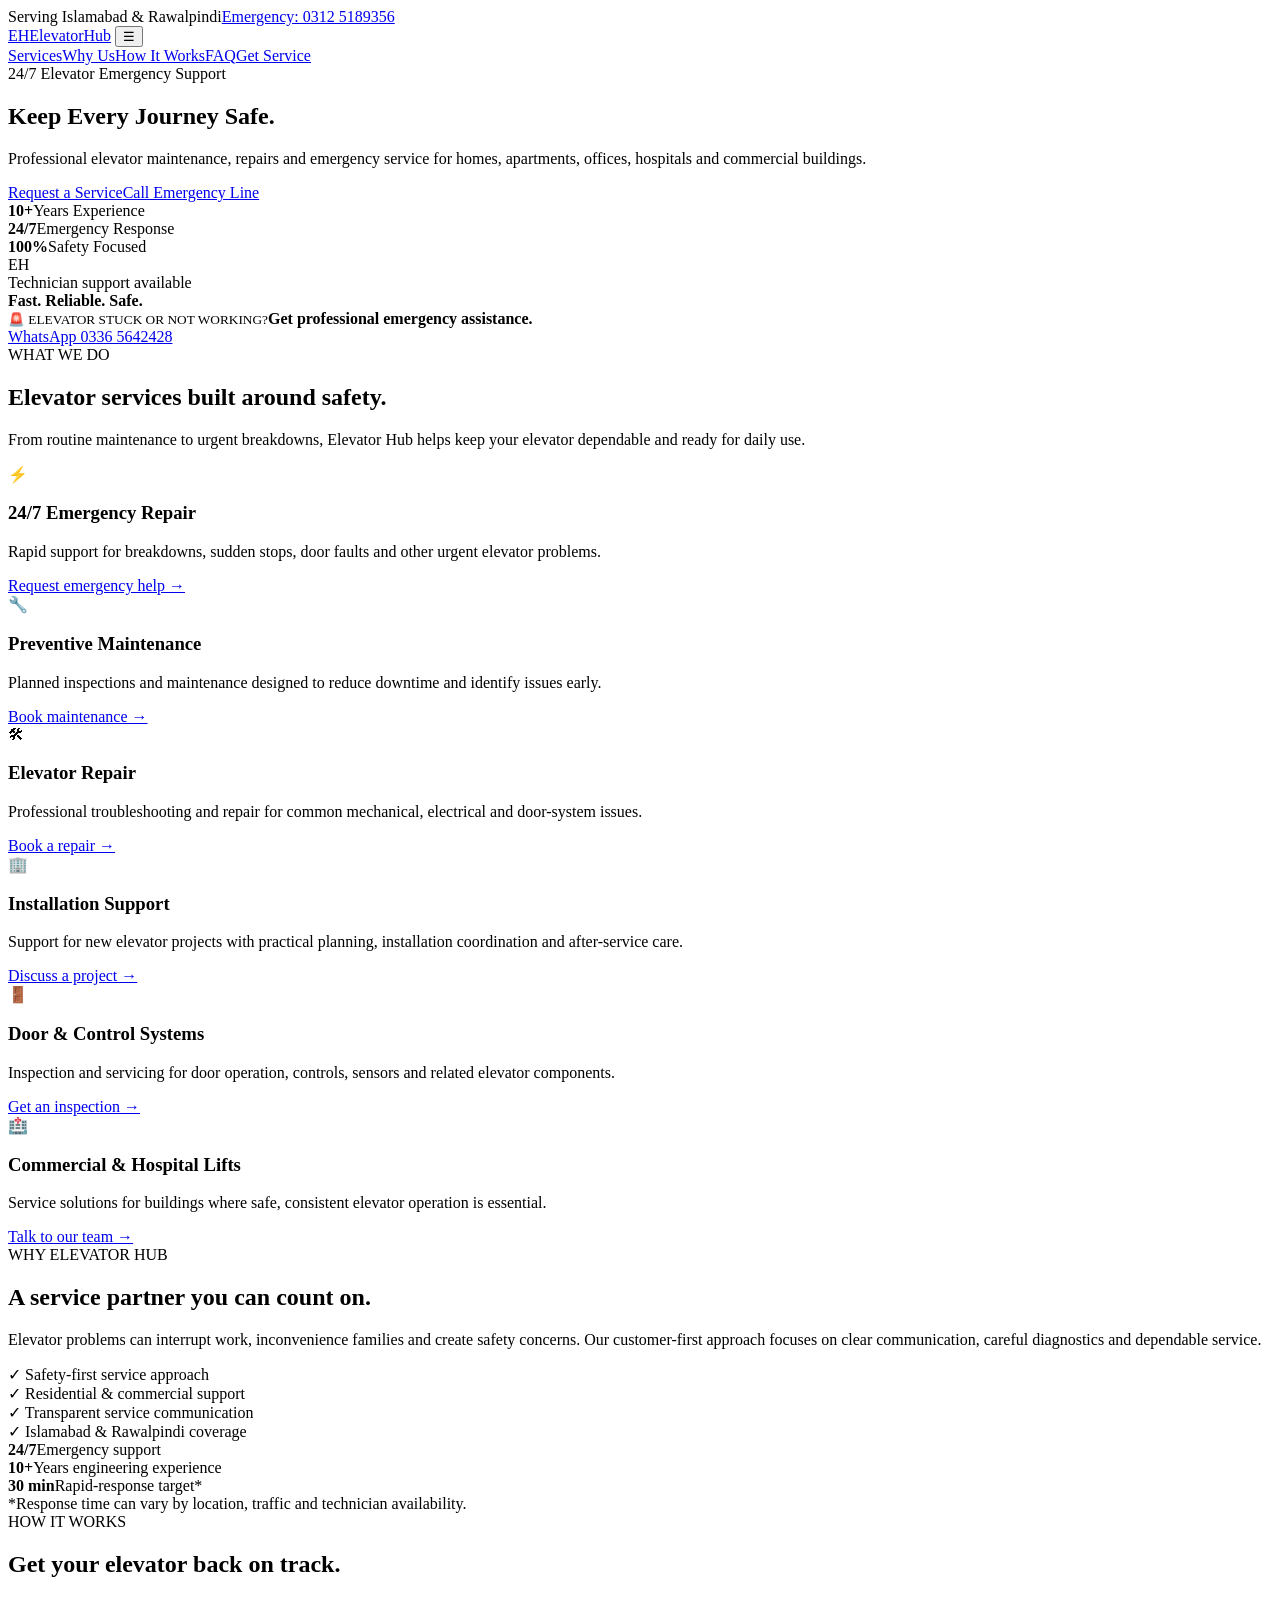
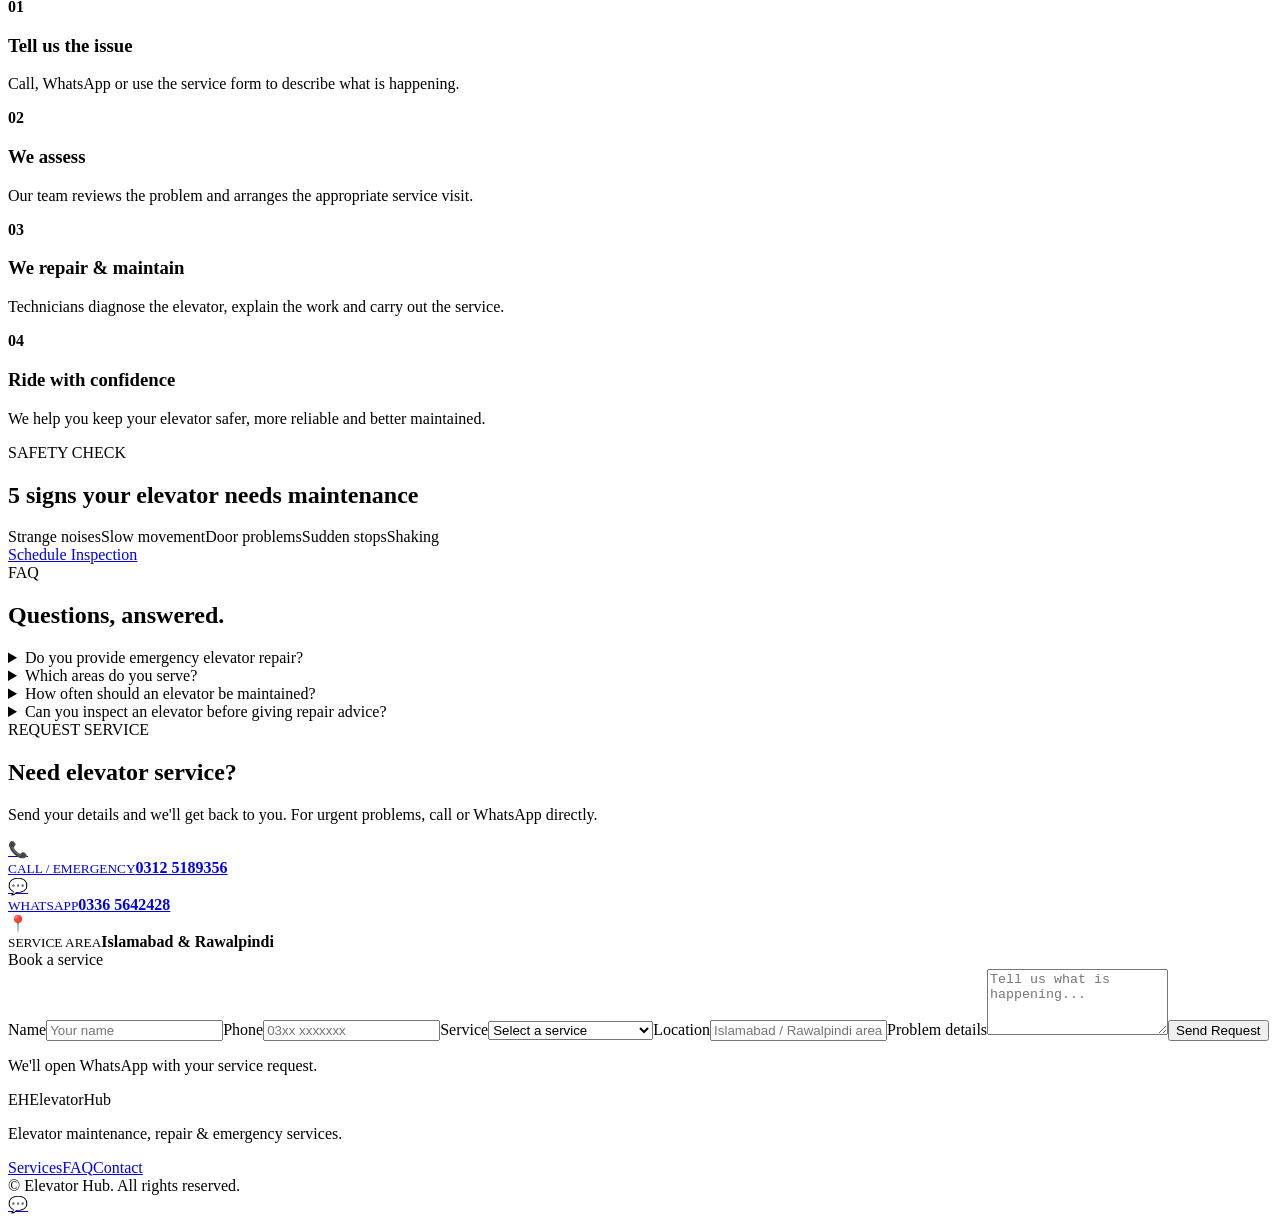
==== index.html @ 3eaf2576 "Create Elevator Hub customer website homepage" ====
<!doctype html>
<html lang="en">
<head>
  <meta charset="utf-8">
  <meta name="viewport" content="width=device-width, initial-scale=1">
  <meta name="description" content="Elevator Hub provides elevator maintenance, repair, installation support and 24/7 emergency elevator services in Islamabad and Rawalpindi, Pakistan.">
  <meta name="theme-color" content="#0b192c">
  <title>Elevator Hub | Elevator Maintenance, Repair & 24/7 Emergency Service</title>
  <link rel="preconnect" href="https://fonts.googleapis.com">
  <link rel="preconnect" href="https://fonts.gstatic.com" crossorigin>
  <link href="https://fonts.googleapis.com/css2?family=Inter:wght@400;500;600;700;800&family=Manrope:wght@700;800&display=swap" rel="stylesheet">
  <link rel="stylesheet" href="styles.css">
</head>
<body>
  <div class="topbar"><div class="container topbar-inner"><span>Serving Islamabad & Rawalpindi</span><a href="tel:+923125189356">Emergency: 0312 5189356</a></div></div>
  <header class="header" id="home">
    <div class="container nav">
      <a class="brand" href="#home" aria-label="Elevator Hub home"><span class="brand-mark">EH</span><span>Elevator<span>Hub</span></span></a>
      <button class="menu-toggle" aria-label="Open menu" aria-expanded="false">☰</button>
      <nav class="nav-links" aria-label="Primary navigation">
        <a href="#services">Services</a><a href="#why-us">Why Us</a><a href="#process">How It Works</a><a href="#faq">FAQ</a><a href="#contact" class="nav-cta">Get Service</a>
      </nav>
    </div>
  </header>

  <main>
    <section class="hero">
      <div class="hero-bg" aria-hidden="true"></div>
      <div class="container hero-grid">
        <div class="hero-copy">
          <div class="eyebrow"><span class="pulse"></span> 24/7 Elevator Emergency Support</div>
          <h1>Keep Every <span>Journey Safe.</span></h1>
          <p class="hero-lead">Professional elevator maintenance, repairs and emergency service for homes, apartments, offices, hospitals and commercial buildings.</p>
          <div class="hero-actions"><a class="btn btn-gold" href="#contact">Request a Service</a><a class="btn btn-outline" href="tel:+923125189356">Call Emergency Line</a></div>
          <div class="trust-row"><div><strong>10+</strong><span>Years Experience</span></div><div><strong>24/7</strong><span>Emergency Response</span></div><div><strong>100%</strong><span>Safety Focused</span></div></div>
        </div>
        <div class="hero-card">
          <div class="lift-illustration"><div class="shaft"><div class="lift-cabin"><div class="door left"></div><div class="door right"></div><span>EH</span></div><div class="floor f1"></div><div class="floor f2"></div><div class="floor f3"></div></div></div>
          <div class="hero-card-bottom"><div><span class="status-dot"></span> Technician support available</div><strong>Fast. Reliable. Safe.</strong></div>
        </div>
      </div>
    </section>

    <section class="emergency-strip"><div class="container emergency-inner"><div><small>🚨 ELEVATOR STUCK OR NOT WORKING?</small><strong>Get professional emergency assistance.</strong></div><a href="https://wa.me/923365642428?text=Hello%20Elevator%20Hub%2C%20I%20need%20emergency%20elevator%20service." target="_blank" rel="noopener" class="btn btn-red">WhatsApp 0336 5642428</a></div></section>

    <section class="section" id="services"><div class="container"><div class="section-head"><div><span class="kicker">WHAT WE DO</span><h2>Elevator services built around <span>safety.</span></h2></div><p>From routine maintenance to urgent breakdowns, Elevator Hub helps keep your elevator dependable and ready for daily use.</p></div>
      <div class="service-grid">
        <article class="service-card featured"><div class="icon">⚡</div><h3>24/7 Emergency Repair</h3><p>Rapid support for breakdowns, sudden stops, door faults and other urgent elevator problems.</p><a href="#contact">Request emergency help →</a></article>
        <article class="service-card"><div class="icon">🔧</div><h3>Preventive Maintenance</h3><p>Planned inspections and maintenance designed to reduce downtime and identify issues early.</p><a href="#contact">Book maintenance →</a></article>
        <article class="service-card"><div class="icon">🛠</div><h3>Elevator Repair</h3><p>Professional troubleshooting and repair for common mechanical, electrical and door-system issues.</p><a href="#contact">Book a repair →</a></article>
        <article class="service-card"><div class="icon">🏢</div><h3>Installation Support</h3><p>Support for new elevator projects with practical planning, installation coordination and after-service care.</p><a href="#contact">Discuss a project →</a></article>
        <article class="service-card"><div class="icon">🚪</div><h3>Door & Control Systems</h3><p>Inspection and servicing for door operation, controls, sensors and related elevator components.</p><a href="#contact">Get an inspection →</a></article>
        <article class="service-card"><div class="icon">🏥</div><h3>Commercial & Hospital Lifts</h3><p>Service solutions for buildings where safe, consistent elevator operation is essential.</p><a href="#contact">Talk to our team →</a></article>
      </div></div></section>

    <section class="dark-section" id="why-us"><div class="container split"><div><span class="kicker">WHY ELEVATOR HUB</span><h2>A service partner you can <span>count on.</span></h2><p>Elevator problems can interrupt work, inconvenience families and create safety concerns. Our customer-first approach focuses on clear communication, careful diagnostics and dependable service.</p><div class="checks"><div>✓ Safety-first service approach</div><div>✓ Residential & commercial support</div><div>✓ Transparent service communication</div><div>✓ Islamabad & Rawalpindi coverage</div></div></div><div class="stats-panel"><div class="stat"><strong>24/7</strong><span>Emergency support</span></div><div class="stat"><strong>10+</strong><span>Years engineering experience</span></div><div class="stat"><strong>30 min</strong><span>Rapid-response target*</span></div><div class="note">*Response time can vary by location, traffic and technician availability.</div></div></div></section>

    <section class="section process" id="process"><div class="container"><div class="center-head"><span class="kicker">HOW IT WORKS</span><h2>Get your elevator back on track.</h2></div><div class="steps"><div class="step"><b>01</b><h3>Tell us the issue</h3><p>Call, WhatsApp or use the service form to describe what is happening.</p></div><div class="step"><b>02</b><h3>We assess</h3><p>Our team reviews the problem and arranges the appropriate service visit.</p></div><div class="step"><b>03</b><h3>We repair & maintain</h3><p>Technicians diagnose the elevator, explain the work and carry out the service.</p></div><div class="step"><b>04</b><h3>Ride with confidence</h3><p>We help you keep your elevator safer, more reliable and better maintained.</p></div></div></div></section>

    <section class="warning"><div class="container warning-inner"><div><span class="kicker">SAFETY CHECK</span><h2>5 signs your elevator needs maintenance</h2></div><div class="warning-list"><span>Strange noises</span><span>Slow movement</span><span>Door problems</span><span>Sudden stops</span><span>Shaking</span></div><a class="btn btn-dark" href="#contact">Schedule Inspection</a></div></section>

    <section class="section faq-section" id="faq"><div class="container narrow"><div class="center-head"><span class="kicker">FAQ</span><h2>Questions, answered.</h2></div><div class="faq-list">
      <details><summary>Do you provide emergency elevator repair?</summary><p>Yes. Elevator Hub offers emergency support for urgent elevator breakdowns and related faults. For immediate assistance, call 0312 5189356 or WhatsApp 0336 5642428.</p></details>
      <details><summary>Which areas do you serve?</summary><p>Our service focus is Islamabad and Rawalpindi. Contact us with your location so we can confirm service availability.</p></details>
      <details><summary>How often should an elevator be maintained?</summary><p>Maintenance frequency depends on elevator type, usage, manufacturer requirements and local safety requirements. A qualified technician should assess the appropriate maintenance schedule.</p></details>
      <details><summary>Can you inspect an elevator before giving repair advice?</summary><p>Yes. An inspection can help identify the cause of a fault and determine what service or repair is appropriate.</p></details>
    </div></div></section>

    <section class="contact-section" id="contact"><div class="container contact-grid"><div><span class="kicker">REQUEST SERVICE</span><h2>Need elevator service?</h2><p>Send your details and we'll get back to you. For urgent problems, call or WhatsApp directly.</p><div class="contact-cards"><a href="tel:+923125189356"><span>📞</span><div><small>CALL / EMERGENCY</small><strong>0312 5189356</strong></div></a><a href="https://wa.me/923365642428" target="_blank" rel="noopener"><span>💬</span><div><small>WHATSAPP</small><strong>0336 5642428</strong></div></a><div><span>📍</span><div><small>SERVICE AREA</small><strong>Islamabad & Rawalpindi</strong></div></div></div></div>
      <form class="service-form" id="serviceForm"><div class="form-title">Book a service</div><label>Name<input name="name" required placeholder="Your name"></label><label>Phone<input name="phone" required type="tel" placeholder="03xx xxxxxxx"></label><label>Service<select name="service" required><option value="">Select a service</option><option>Emergency Repair</option><option>Elevator Repair</option><option>Preventive Maintenance</option><option>Inspection</option><option>Installation Support</option></select></label><label>Location<input name="location" required placeholder="Islamabad / Rawalpindi area"></label><label>Problem details<textarea name="message" rows="4" placeholder="Tell us what is happening..."></textarea></label><button class="btn btn-gold" type="submit">Send Request</button><p class="form-note" id="formStatus">We'll open WhatsApp with your service request.</p></form>
    </div></section>
  </main>

  <footer><div class="container footer-inner"><div class="brand"><span class="brand-mark">EH</span><span>Elevator<span>Hub</span></span></div><p>Elevator maintenance, repair & emergency services.</p><div class="footer-links"><a href="#services">Services</a><a href="#faq">FAQ</a><a href="#contact">Contact</a></div></div><div class="container copyright">© <span id="year"></span> Elevator Hub. All rights reserved.</div></footer>
  <a class="floating-wa" href="https://wa.me/923365642428" target="_blank" rel="noopener" aria-label="Chat on WhatsApp">💬</a>
  <script src="script.js"></script>
</body>
</html>
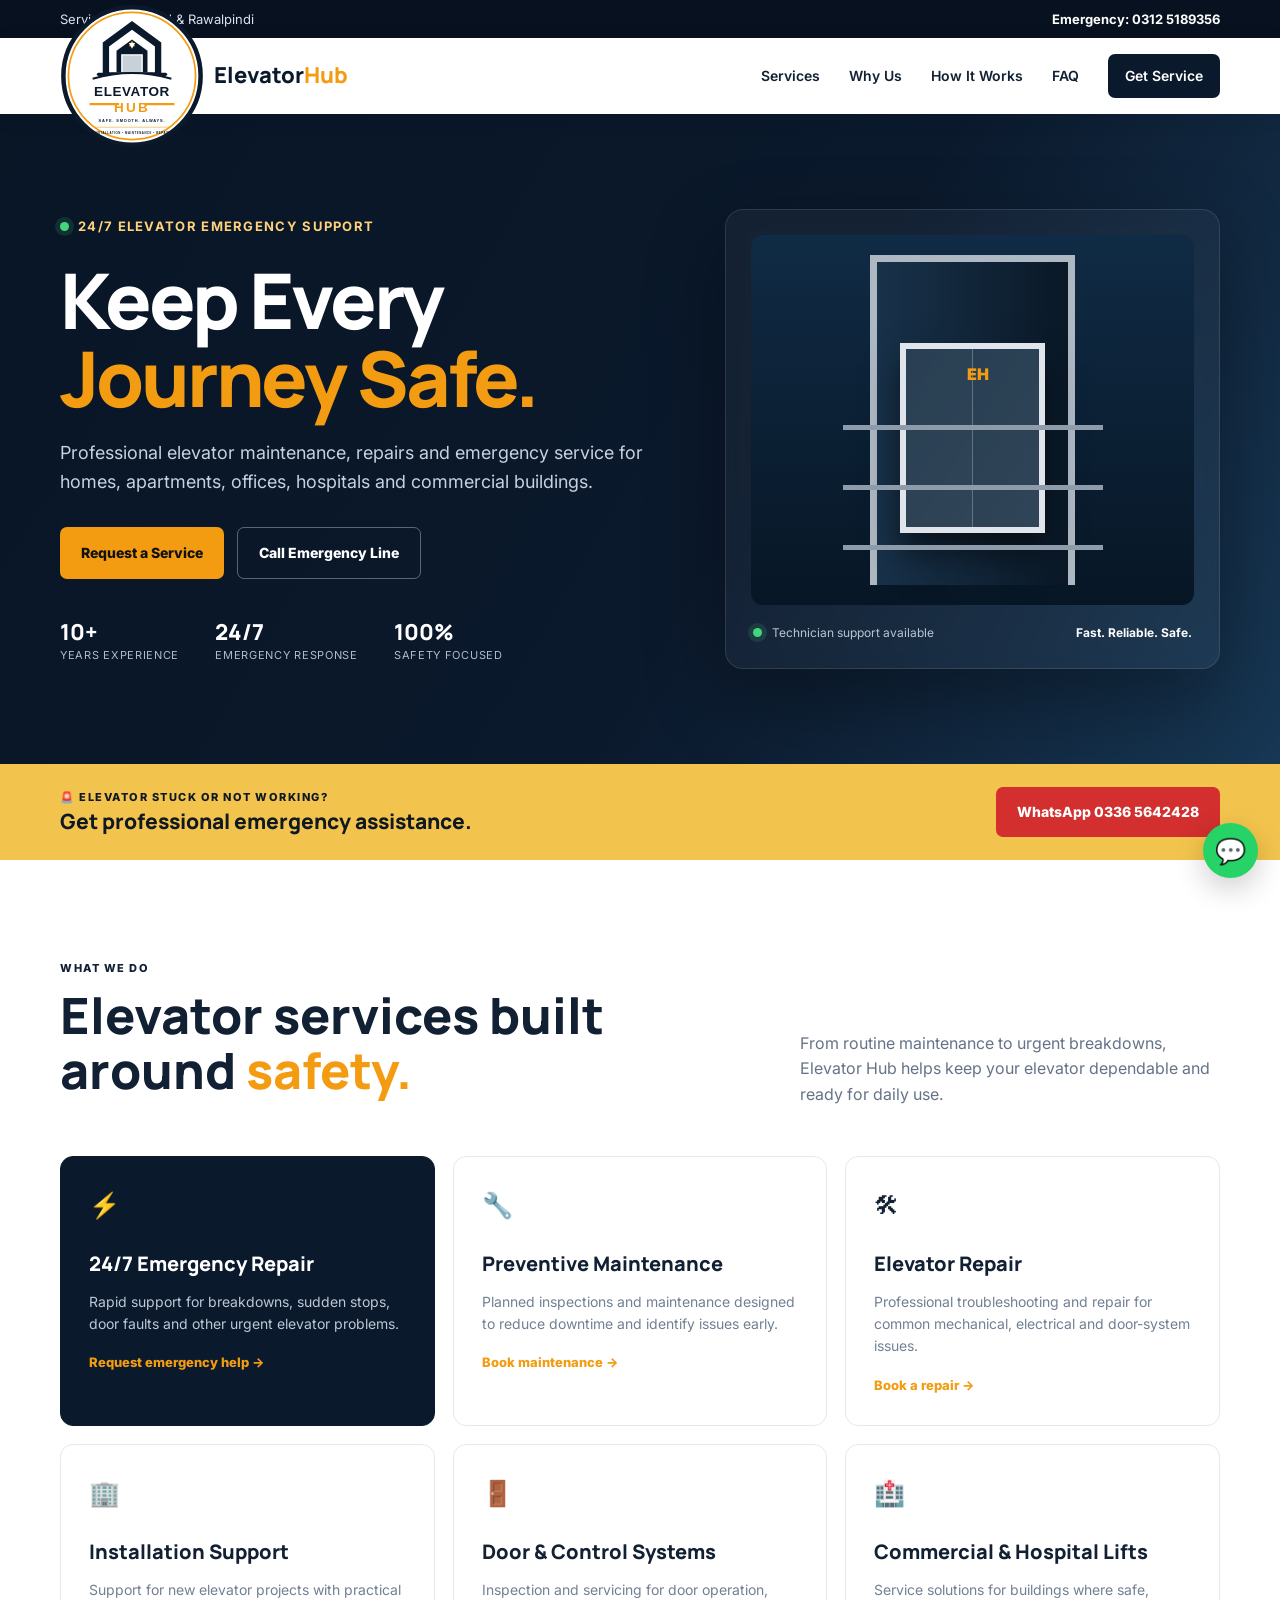
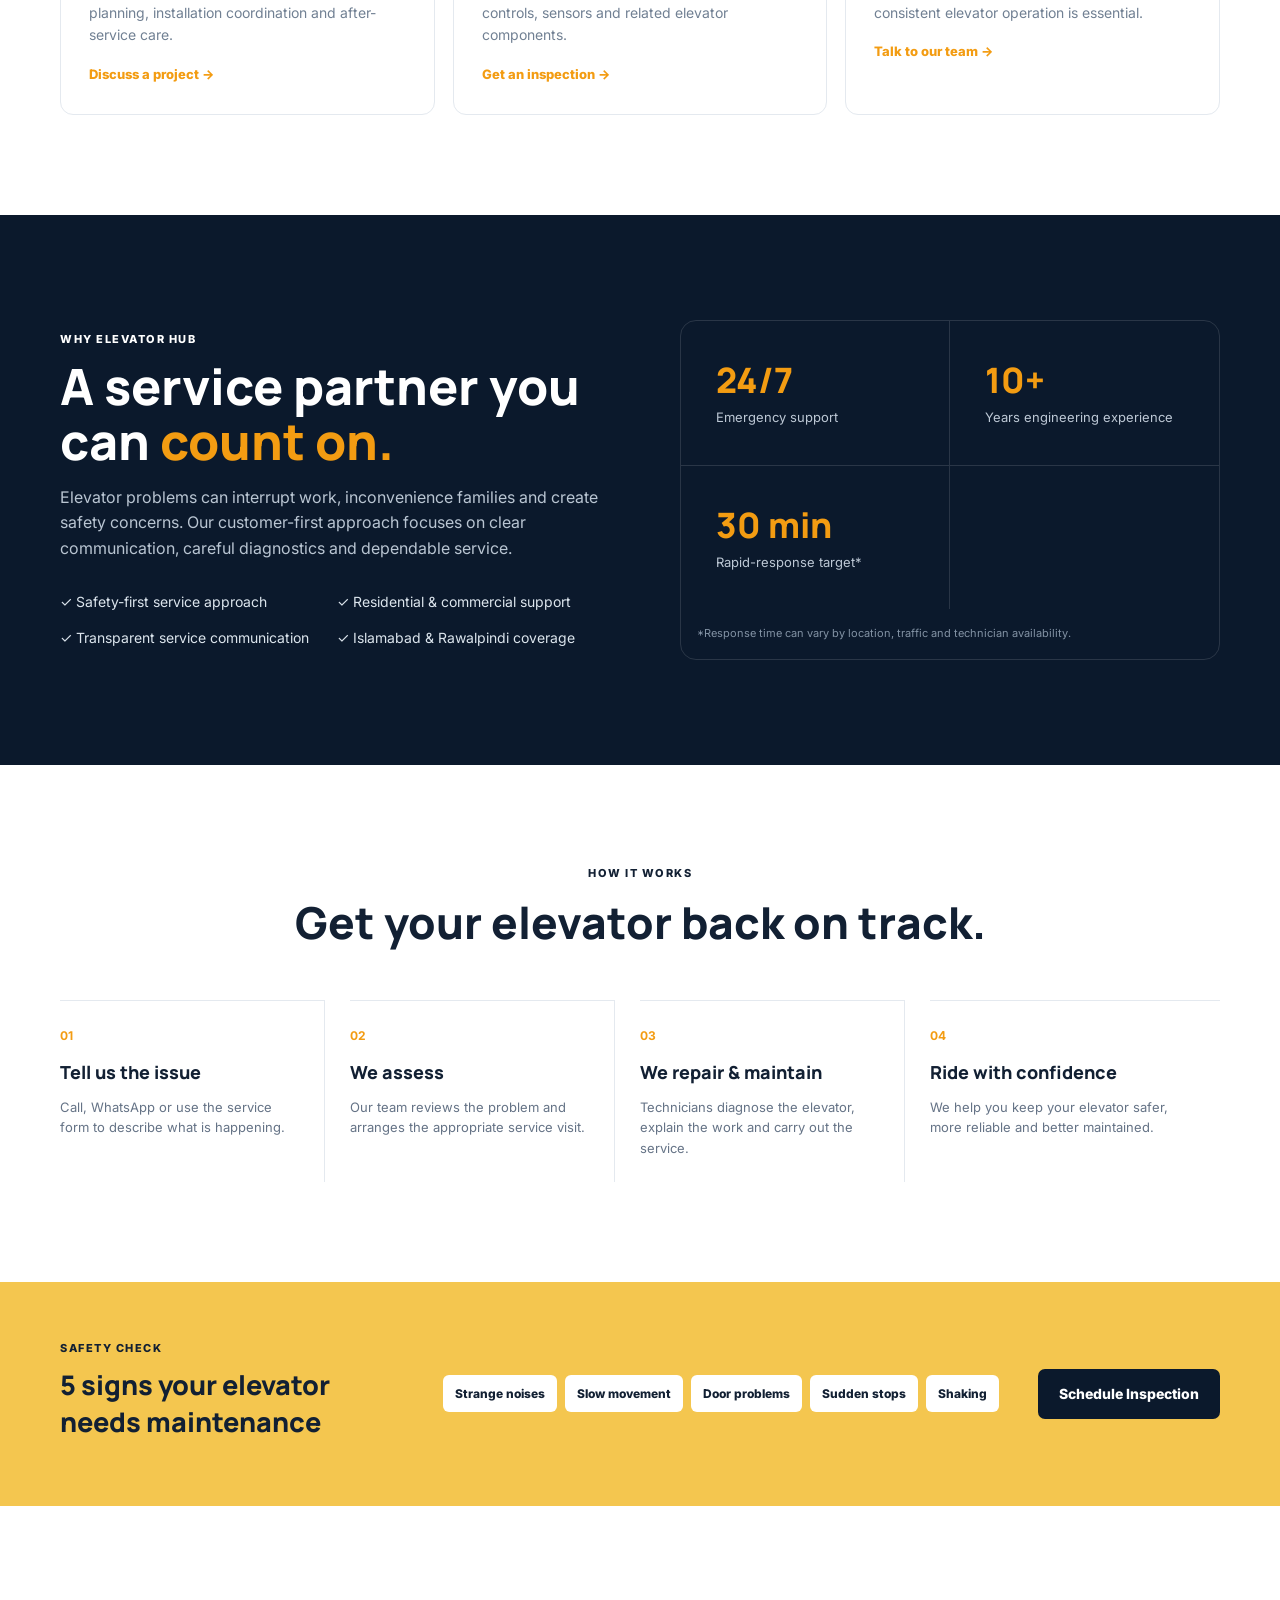
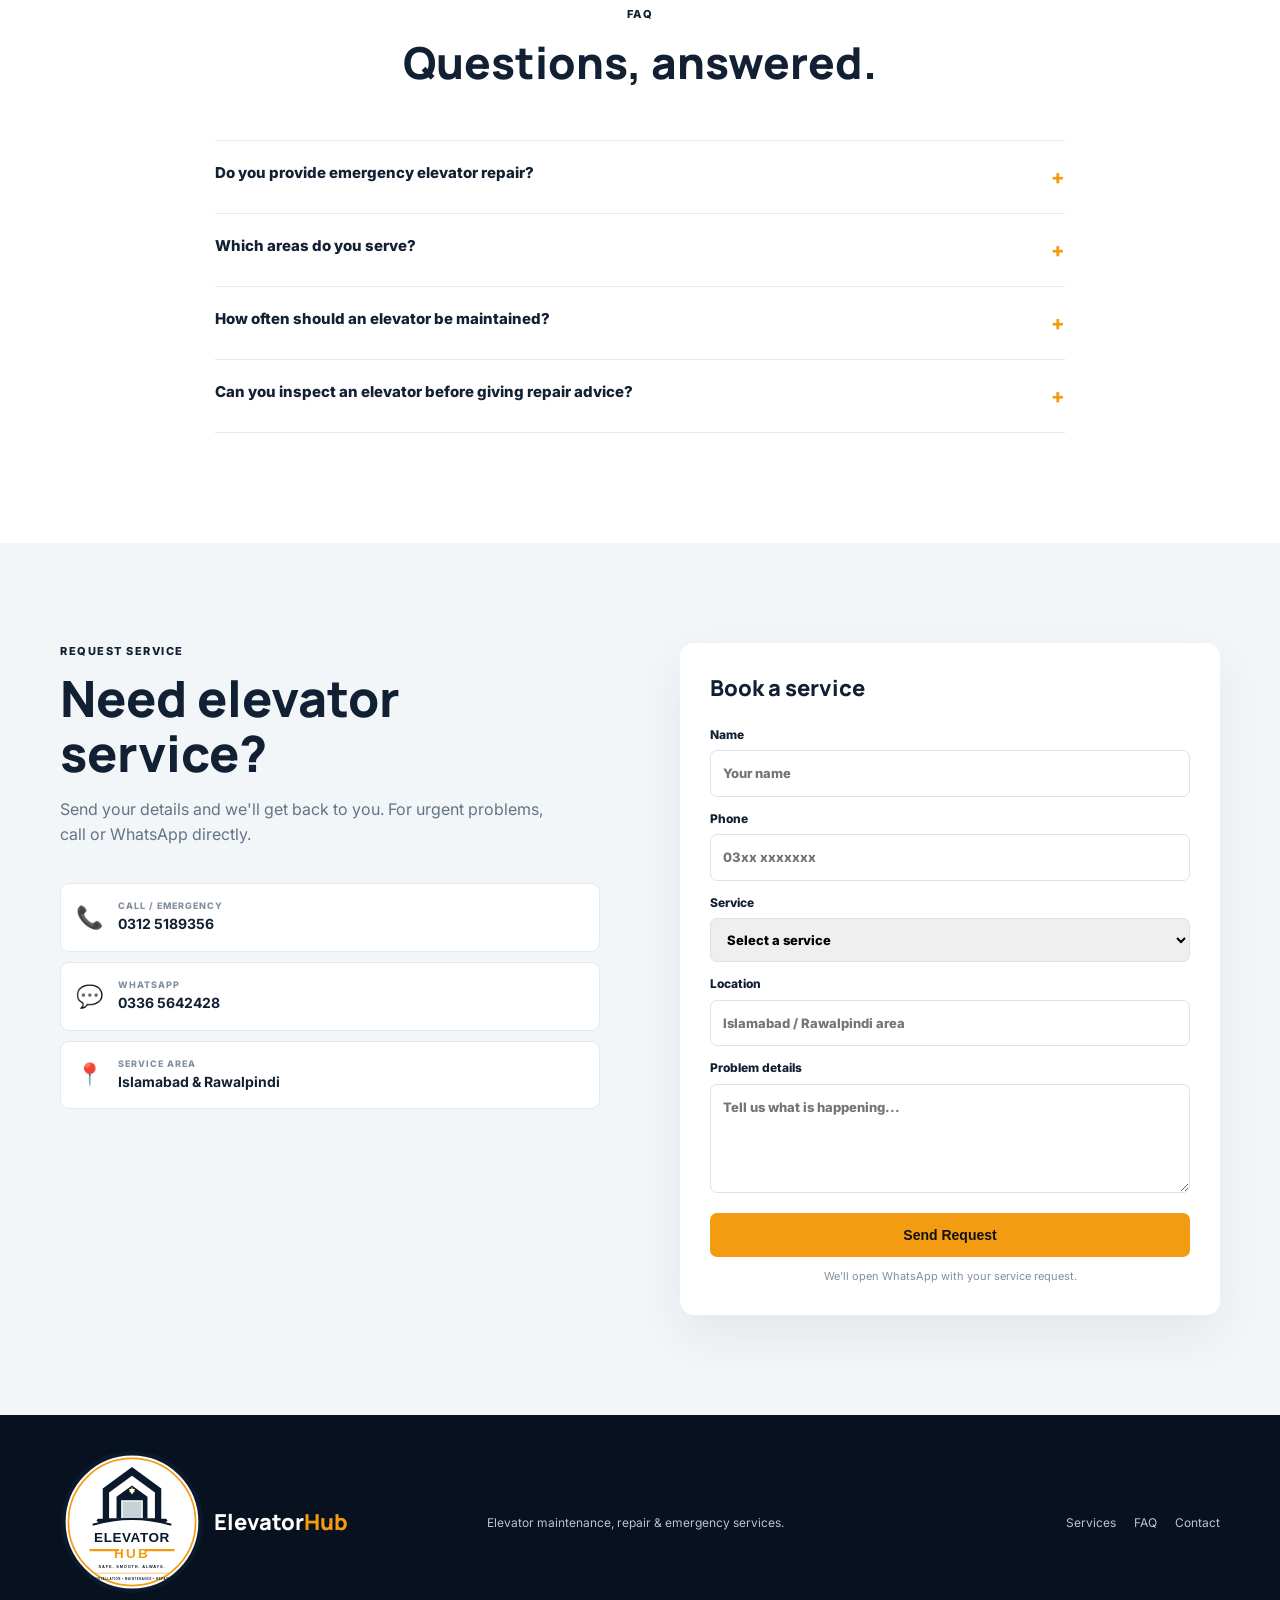
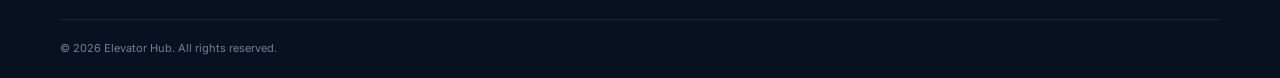
==== commit ba046f8a: "Add Elevator Hub logo to website header, favicon and footer" ====
--- a/index.html
+++ b/index.html
@@ -9,13 +9,14 @@
   <link rel="preconnect" href="https://fonts.googleapis.com">
   <link rel="preconnect" href="https://fonts.gstatic.com" crossorigin>
   <link href="https://fonts.googleapis.com/css2?family=Inter:wght@400;500;600;700;800&family=Manrope:wght@700;800&display=swap" rel="stylesheet">
+  <link rel="icon" href="assets/elevator-hub-logo.svg" type="image/svg+xml">
   <link rel="stylesheet" href="styles.css">
 </head>
 <body>
   <div class="topbar"><div class="container topbar-inner"><span>Serving Islamabad & Rawalpindi</span><a href="tel:+923125189356">Emergency: 0312 5189356</a></div></div>
   <header class="header" id="home">
     <div class="container nav">
-      <a class="brand" href="#home" aria-label="Elevator Hub home"><span class="brand-mark">EH</span><span>Elevator<span>Hub</span></span></a>
+      <a class="brand" href="#home" aria-label="Elevator Hub home"><img class="brand-logo" src="assets/elevator-hub-logo.svg" alt="Elevator Hub logo"><span class="brand-name">Elevator<span>Hub</span></span></a>
       <button class="menu-toggle" aria-label="Open menu" aria-expanded="false">☰</button>
       <nav class="nav-links" aria-label="Primary navigation">
         <a href="#services">Services</a><a href="#why-us">Why Us</a><a href="#process">How It Works</a><a href="#faq">FAQ</a><a href="#contact" class="nav-cta">Get Service</a>
@@ -71,7 +72,7 @@
     </div></section>
   </main>
 
-  <footer><div class="container footer-inner"><div class="brand"><span class="brand-mark">EH</span><span>Elevator<span>Hub</span></span></div><p>Elevator maintenance, repair & emergency services.</p><div class="footer-links"><a href="#services">Services</a><a href="#faq">FAQ</a><a href="#contact">Contact</a></div></div><div class="container copyright">© <span id="year"></span> Elevator Hub. All rights reserved.</div></footer>
+  <footer><div class="container footer-inner"><a class="brand footer-brand" href="#home" aria-label="Elevator Hub home"><img class="brand-logo" src="assets/elevator-hub-logo.svg" alt="Elevator Hub logo"><span class="brand-name">Elevator<span>Hub</span></span></a><p>Elevator maintenance, repair & emergency services.</p><div class="footer-links"><a href="#services">Services</a><a href="#faq">FAQ</a><a href="#contact">Contact</a></div></div><div class="container copyright">© <span id="year"></span> Elevator Hub. All rights reserved.</div></footer>
   <a class="floating-wa" href="https://wa.me/923365642428" target="_blank" rel="noopener" aria-label="Chat on WhatsApp">💬</a>
   <script src="script.js"></script>
 </body>
--- a/styles.css
+++ b/styles.css
@@ -0,0 +1 @@
+:root{--navy:#0b192c;--gold:#f39c12;--red:#d32f2f;--ink:#122033;--muted:#657386;--line:#e4e9ef}*{box-sizing:border-box}html{scroll-behavior:smooth}body{margin:0;font-family:Inter,Arial,sans-serif;color:var(--ink);line-height:1.6}a{text-decoration:none;color:inherit}.container{width:min(1160px,92%);margin:auto}.topbar{background:#07111f;color:#d9e2ee;font-size:13px}.topbar-inner{height:38px;display:flex;justify-content:space-between;align-items:center}.topbar a{color:#fff;font-weight:700}.header{background:#fff;position:sticky;top:0;z-index:20;box-shadow:0 4px 20px #0b192c12}.nav{height:76px;display:flex;align-items:center;justify-content:space-between}.brand{display:flex;align-items:center;gap:10px;font-family:Manrope,Inter,sans-serif;font-size:22px;font-weight:800;color:var(--navy)}.brand>span:last-child>span{color:var(--gold)}.brand-mark{display:grid;place-items:center;width:39px;height:39px;border-radius:9px;background:var(--navy);color:var(--gold);font-size:12px}.nav-links{display:flex;align-items:center;gap:29px;font-size:14px;font-weight:600}.nav-links a:hover{color:var(--gold)}.nav-cta{background:var(--navy);color:#fff!important;padding:11px 17px;border-radius:7px}.menu-toggle{display:none;border:0;background:none;font-size:25px}.hero{position:relative;overflow:hidden;background:linear-gradient(120deg,#071525,#0b192c 58%,#173754);color:#fff}.hero-bg{position:absolute;inset:0;opacity:.13;background-image:linear-gradient(90deg,#0b192c 0 48%,transparent),url('https://images.unsplash.com/photo-1545454675-3531b543be5d?auto=format&fit=crop&w=1800&q=80');background-size:cover;background-position:center}.hero-grid{position:relative;display:grid;grid-template-columns:1.1fr .9fr;gap:60px;align-items:center;min-height:650px;padding:75px 0}.eyebrow{display:inline-flex;align-items:center;gap:9px;color:#ffd27a;font-weight:700;font-size:13px;text-transform:uppercase;letter-spacing:1.3px}.pulse,.status-dot{width:9px;height:9px;border-radius:50%;background:#42d77d;display:inline-block;box-shadow:0 0 0 5px #42d77d22}.hero h1{font:800 clamp(48px,6vw,78px)/1.02 Manrope,Inter,sans-serif;letter-spacing:-3px;margin:22px 0}.hero h1 span,.section-head h2 span,.dark-section h2 span{color:var(--gold)}.hero-lead{max-width:620px;color:#c7d2df;font-size:18px}.hero-actions{display:flex;gap:13px;margin:30px 0 38px;flex-wrap:wrap}.btn{display:inline-flex;align-items:center;justify-content:center;border:0;border-radius:7px;padding:14px 21px;font-weight:800;font-size:14px;cursor:pointer;transition:.2s}.btn:hover{transform:translateY(-2px)}.btn-gold{background:var(--gold);color:#111}.btn-outline{border:1px solid #ffffff55;color:#fff}.btn-red{background:var(--red);color:#fff}.btn-dark{background:var(--navy);color:#fff}.trust-row{display:flex;gap:36px}.trust-row div{display:grid}.trust-row strong{font:800 22px Manrope}.trust-row span{font-size:11px;color:#aebccc;text-transform:uppercase;letter-spacing:.7px}.hero-card{border:1px solid #ffffff1c;border-radius:18px;background:#ffffff0a;backdrop-filter:blur(8px);padding:25px;box-shadow:0 30px 80px #0005}.lift-illustration{height:370px;border-radius:12px;background:linear-gradient(#102b45,#071625);display:grid;place-items:center;overflow:hidden}.shaft{height:330px;width:205px;border:7px solid #aeb8c2;border-bottom:0;position:relative;background:linear-gradient(90deg,#18324a,#0a1827)}.lift-cabin{position:absolute;left:23px;bottom:52px;width:145px;height:190px;border:6px solid #dfe5ea;background:#10283d;box-shadow:0 20px 30px #0008;display:flex}.door{height:100%;width:50%;background:linear-gradient(120deg,#8c9aaa33,#fff2);border-right:1px solid #ffffff44}.door.right{border:0}.lift-cabin span{position:absolute;top:13px;left:61px;font-weight:900;color:var(--gold)}.floor{position:absolute;height:5px;width:260px;background:#8d9baa;left:-34px}.f1{bottom:35px}.f2{bottom:95px}.f3{bottom:155px}.hero-card-bottom{display:flex;justify-content:space-between;gap:15px;padding:18px 2px 0;font-size:12px;color:#b9c5d2}.hero-card-bottom strong{color:#fff}.status-dot{background:#42d77d;margin-right:7px}.emergency-strip{background:#f3c44d;color:#101923}.emergency-inner{min-height:96px;display:flex;align-items:center;justify-content:space-between;gap:20px}.emergency-inner small,.kicker{display:block;font-weight:800;letter-spacing:1.5px;font-size:11px}.emergency-inner strong{font:800 21px Manrope;display:block}.section{padding:100px 0}.section-head{display:flex;justify-content:space-between;gap:50px;align-items:end;margin-bottom:48px}.section-head>div{max-width:650px}.section-head h2,.dark-section h2,.contact-section h2{font:800 clamp(34px,4vw,50px)/1.1 Manrope;margin:10px 0}.section-head p{max-width:420px;color:var(--muted);margin:0}.service-grid{display:grid;grid-template-columns:repeat(3,1fr);gap:18px}.service-card{padding:28px;border:1px solid var(--line);border-radius:13px;min-height:260px;background:#fff;transition:.25s}.service-card:hover{transform:translateY(-5px);box-shadow:0 15px 40px #0b192c12}.service-card.featured{background:var(--navy);color:#fff;border-color:var(--navy)}.icon{font-size:25px;margin-bottom:25px}.service-card h3{font:800 20px Manrope;margin:0 0 9px}.service-card p{color:#718093;font-size:14px}.featured p{color:#bdc8d5}.service-card a{font-size:13px;font-weight:800;color:var(--gold)}.dark-section{background:var(--navy);color:#fff;padding:105px 0}.split{display:grid;grid-template-columns:1fr 1fr;gap:80px;align-items:center}.dark-section p{color:#b9c5d2;max-width:620px}.checks{display:grid;grid-template-columns:1fr 1fr;gap:13px;margin-top:30px;color:#dce5ed;font-size:14px}.stats-panel{display:grid;grid-template-columns:1fr 1fr;border:1px solid #ffffff20;border-radius:16px;overflow:hidden}.stat{padding:35px;border-right:1px solid #ffffff20;border-bottom:1px solid #ffffff20}.stat:nth-child(2n){border-right:0}.stat:nth-child(n+3){border-bottom:0}.stat strong{display:block;font:800 35px Manrope;color:var(--gold)}.stat span{font-size:13px;color:#bdc8d5}.note{grid-column:1/-1;padding:16px;color:#8292a4;font-size:11px}.center-head{text-align:center;margin-bottom:48px}.center-head h2{font:800 44px Manrope;margin:9px 0}.steps{display:grid;grid-template-columns:repeat(4,1fr);gap:0}.step{padding:10px 25px 10px 0;border-top:1px solid var(--line);position:relative}.step:not(:last-child){border-right:1px solid var(--line);margin-right:25px}.step b{font-size:12px;color:var(--gold);display:block;margin:15px 0}.step h3{font:800 18px Manrope;margin:0 0 8px}.step p{font-size:13px;color:var(--muted)}.warning{background:#f4c64f;padding:58px 0}.warning-inner{display:grid;grid-template-columns:1fr 1.6fr auto;gap:30px;align-items:center}.warning h2{font:800 27px Manrope;margin:8px 0}.warning-list{display:flex;gap:8px;flex-wrap:wrap}.warning-list span{background:#fff;padding:9px 12px;border-radius:6px;font-size:12px;font-weight:800}.faq-section{padding-bottom:110px}.faq-list{border-top:1px solid var(--line)}details{border-bottom:1px solid var(--line);padding:20px 0}summary{cursor:pointer;font-weight:800;font-size:15px;list-style:none;display:flex;justify-content:space-between}summary:after{content:'+';font-size:20px;color:var(--gold)}details[open] summary:after{content:'−'}details p{color:var(--muted);font-size:14px;max-width:720px}.narrow{max-width:850px}.contact-section{background:#f3f6f9;padding:100px 0}.contact-grid{display:grid;grid-template-columns:1fr 1fr;gap:80px}.contact-section> .container>div>p{color:var(--muted);max-width:500px}.contact-cards{display:grid;gap:10px;margin-top:35px}.contact-cards>a,.contact-cards>div{display:flex;align-items:center;gap:15px;background:#fff;border:1px solid var(--line);border-radius:9px;padding:15px}.contact-cards span{font-size:22px}.contact-cards small{display:block;color:#8290a0;font-size:9px;font-weight:800;letter-spacing:1px}.contact-cards strong{display:block;font-size:14px}.service-form{background:#fff;padding:30px;border-radius:14px;box-shadow:0 20px 50px #0b192c12}.form-title{font:800 22px Manrope;margin-bottom:22px}label{display:block;font-size:12px;font-weight:800;margin:12px 0}input,select,textarea{display:block;width:100%;margin-top:6px;border:1px solid #dbe2e9;border-radius:7px;padding:12px;font:inherit;font-size:13px;outline:0}input:focus,select:focus,textarea:focus{border-color:var(--gold);box-shadow:0 0 0 3px #f39c1220}.service-form .btn{width:100%;margin-top:8px}.form-note{font-size:11px;color:#8190a0;text-align:center;margin-bottom:0}footer{background:#07111f;color:#b9c5d2;padding:35px 0 20px}.footer-inner{display:flex;align-items:center;gap:25px;justify-content:space-between}.footer-inner .brand{color:#fff}.footer-inner p{font-size:12px}.footer-links{display:flex;gap:18px;font-size:12px}.copyright{border-top:1px solid #ffffff14;margin-top:25px;padding-top:20px;font-size:11px;color:#708092}.floating-wa{position:fixed;right:22px;bottom:22px;width:55px;height:55px;border-radius:50%;background:#25d366;color:#fff;display:grid;place-items:center;font-size:25px;z-index:30;box-shadow:0 10px 30px #0003}@media(max-width:850px){.menu-toggle{display:block}.nav-links{display:none;position:absolute;top:114px;left:0;right:0;background:#fff;padding:20px 4%;box-shadow:0 10px 20px #0001;flex-direction:column;align-items:stretch}.nav-links.open{display:flex}.hero-grid,.split,.contact-grid{grid-template-columns:1fr}.hero-grid{padding:65px 0}.hero-card{display:none}.service-grid{grid-template-columns:1fr 1fr}.steps{grid-template-columns:1fr 1fr;gap:25px}.step:not(:last-child){border-right:0;margin-right:0}.warning-inner{grid-template-columns:1fr}.section-head{display:block}.section-head p{margin-top:20px}.footer-inner{flex-wrap:wrap}.trust-row{gap:18px}}@media(max-width:560px){.topbar-inner{font-size:10px}.topbar-inner span{display:none}.topbar-inner{justify-content:flex-end}.nav{height:68px}.nav-links{top:106px}.hero h1{font-size:48px}.hero-lead{font-size:16px}.trust-row{flex-wrap:wrap}.service-grid,.steps,.checks,.stats-panel{grid-template-columns:1fr}.stat,.stat:nth-child(n){border-right:0;border-bottom:1px solid #ffffff20}.stat:last-of-type{border-bottom:0}.section,.contact-section{padding:70px 0}.center-head h2{font-size:35px}.warning{padding:45px 0}.footer-inner{display:grid;grid-template-columns:1fr}.footer-links{flex-wrap:wrap}}
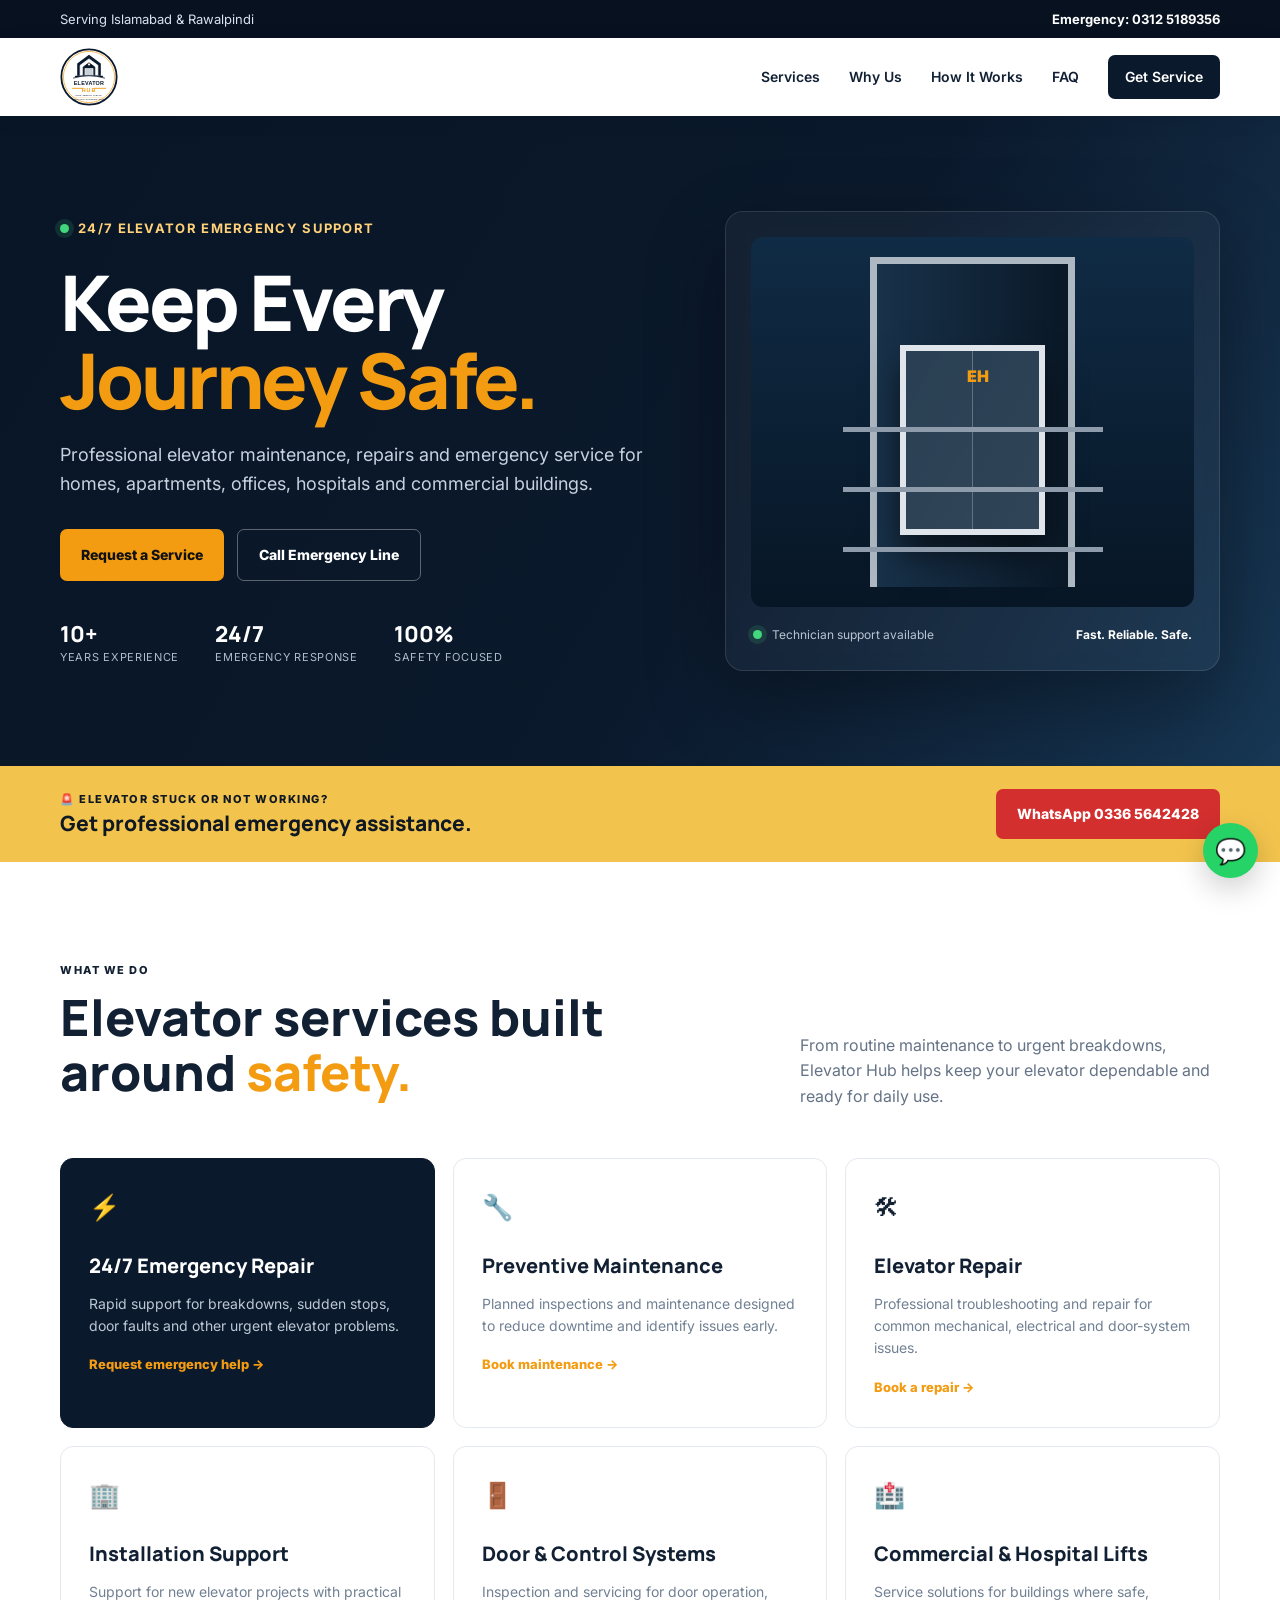
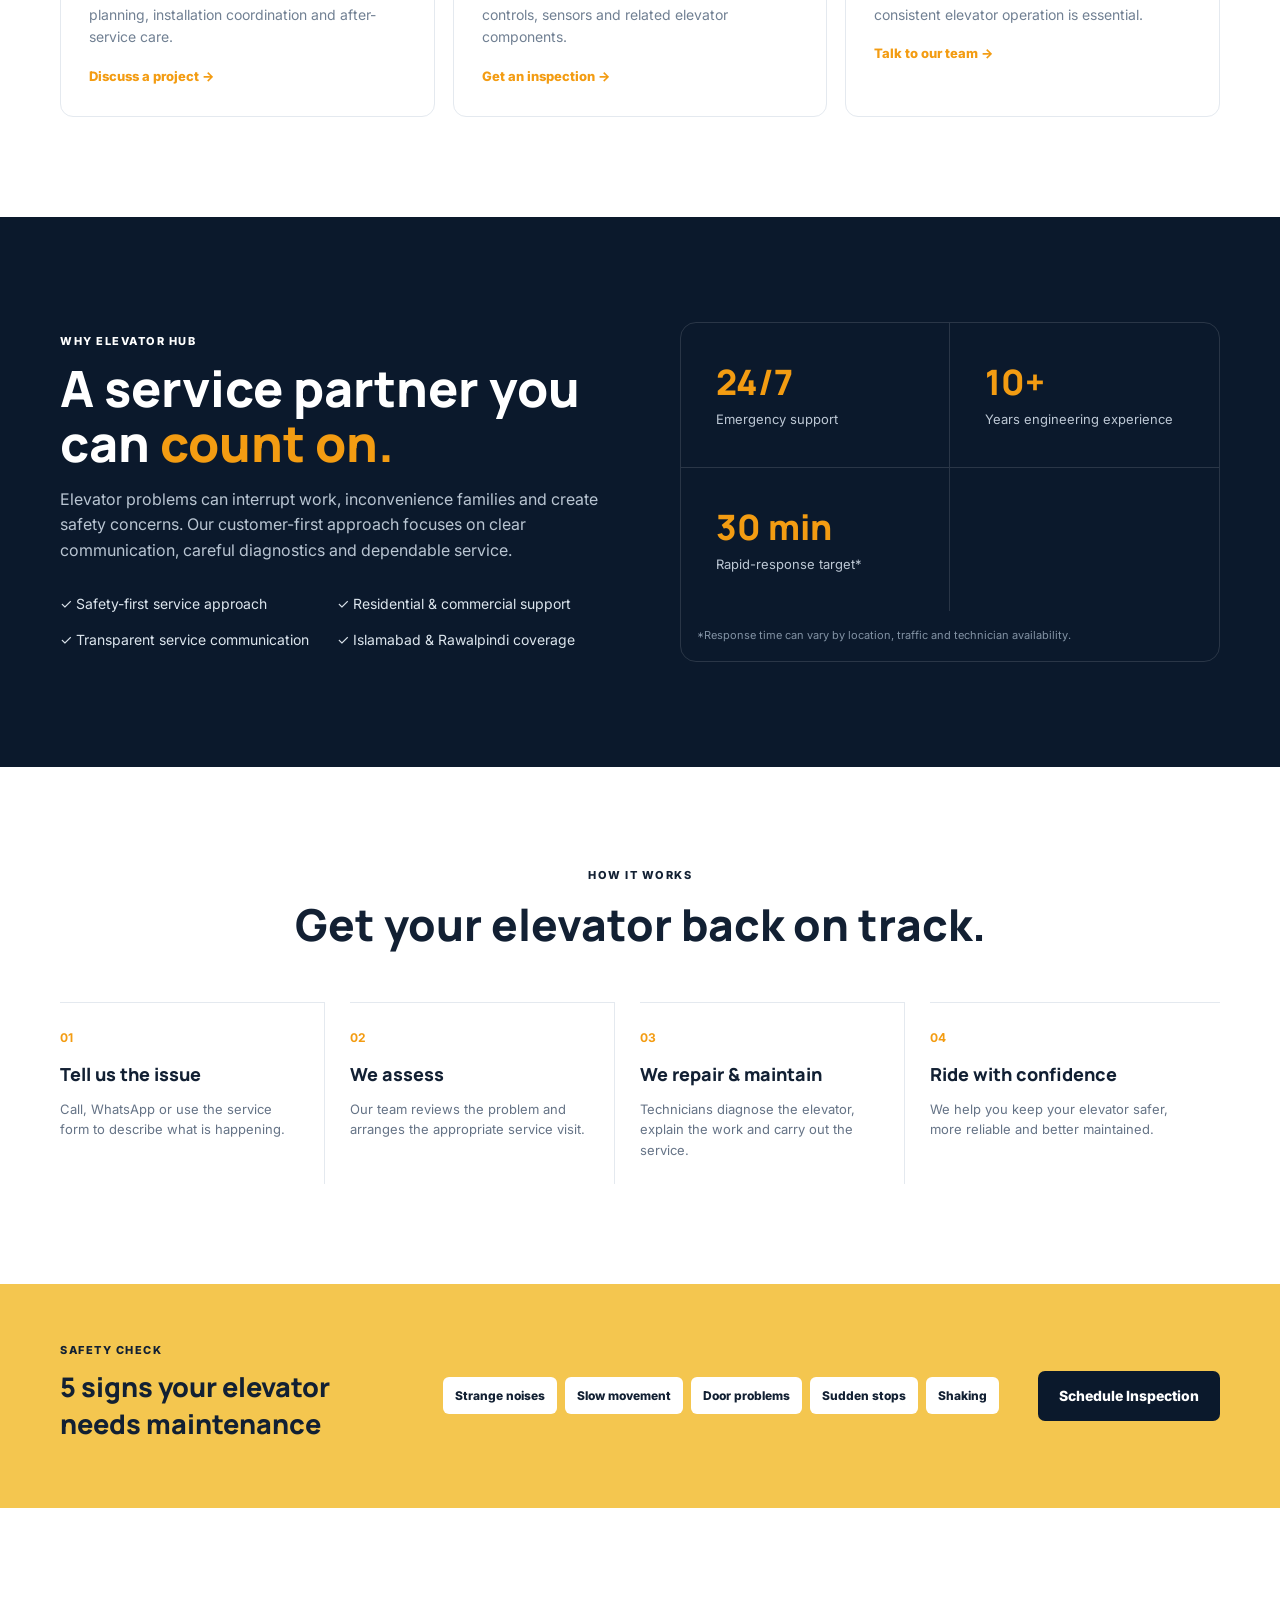
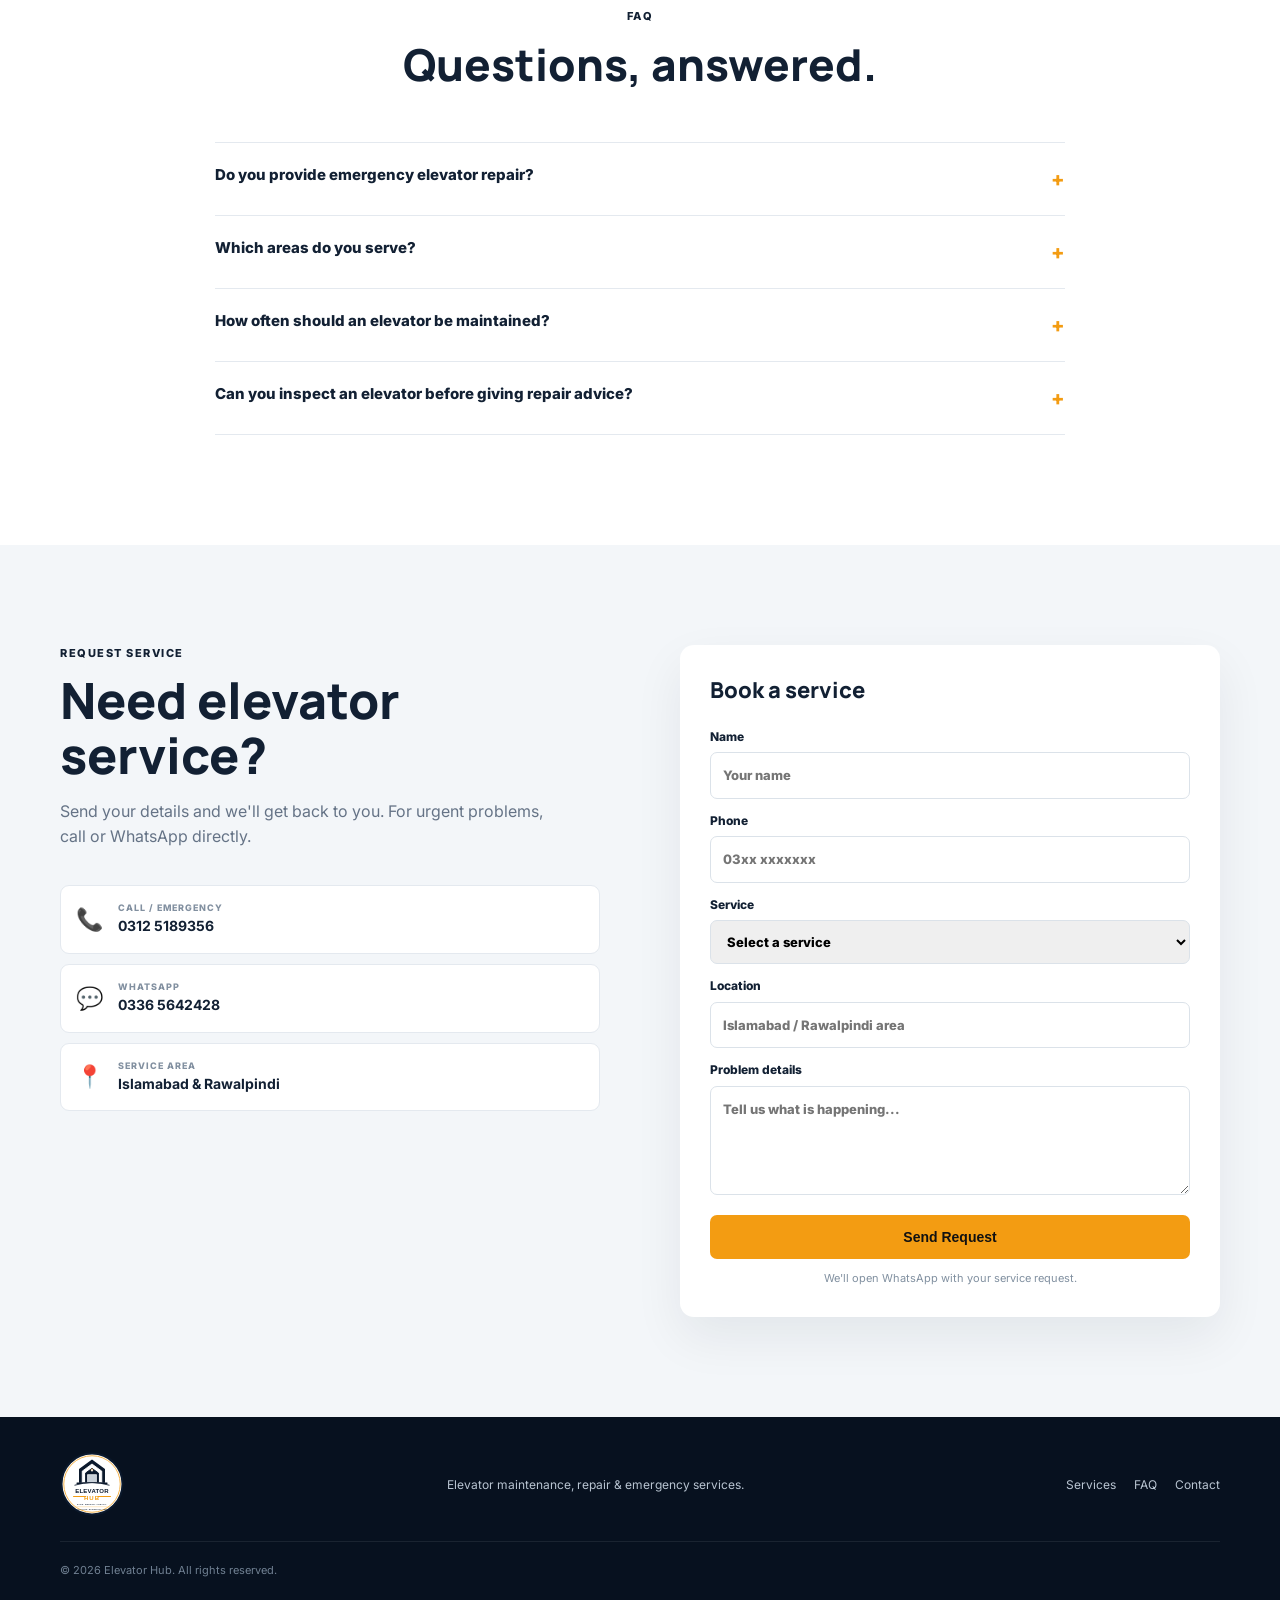
==== commit b9e670c4: "Integrate full Elevator Hub logo cleanly into header and footer" ====
--- a/index.html
+++ b/index.html
@@ -16,7 +16,7 @@
   <div class="topbar"><div class="container topbar-inner"><span>Serving Islamabad & Rawalpindi</span><a href="tel:+923125189356">Emergency: 0312 5189356</a></div></div>
   <header class="header" id="home">
     <div class="container nav">
-      <a class="brand" href="#home" aria-label="Elevator Hub home"><img class="brand-logo" src="assets/elevator-hub-logo.svg" alt="Elevator Hub logo"><span class="brand-name">Elevator<span>Hub</span></span></a>
+      <a class="brand" href="#home" aria-label="Elevator Hub home"><img class="brand-logo" src="assets/elevator-hub-logo.svg" alt="Elevator Hub"></a>
       <button class="menu-toggle" aria-label="Open menu" aria-expanded="false">☰</button>
       <nav class="nav-links" aria-label="Primary navigation">
         <a href="#services">Services</a><a href="#why-us">Why Us</a><a href="#process">How It Works</a><a href="#faq">FAQ</a><a href="#contact" class="nav-cta">Get Service</a>
@@ -72,7 +72,7 @@
     </div></section>
   </main>
 
-  <footer><div class="container footer-inner"><a class="brand footer-brand" href="#home" aria-label="Elevator Hub home"><img class="brand-logo" src="assets/elevator-hub-logo.svg" alt="Elevator Hub logo"><span class="brand-name">Elevator<span>Hub</span></span></a><p>Elevator maintenance, repair & emergency services.</p><div class="footer-links"><a href="#services">Services</a><a href="#faq">FAQ</a><a href="#contact">Contact</a></div></div><div class="container copyright">© <span id="year"></span> Elevator Hub. All rights reserved.</div></footer>
+  <footer><div class="container footer-inner"><a class="brand footer-brand" href="#home" aria-label="Elevator Hub home"><img class="brand-logo" src="assets/elevator-hub-logo.svg" alt="Elevator Hub"></a><p>Elevator maintenance, repair & emergency services.</p><div class="footer-links"><a href="#services">Services</a><a href="#faq">FAQ</a><a href="#contact">Contact</a></div></div><div class="container copyright">© <span id="year"></span> Elevator Hub. All rights reserved.</div></footer>
   <a class="floating-wa" href="https://wa.me/923365642428" target="_blank" rel="noopener" aria-label="Chat on WhatsApp">💬</a>
   <script src="script.js"></script>
 </body>
--- a/styles.css
+++ b/styles.css
@@ -1 +1 @@
-:root{--navy:#0b192c;--gold:#f39c12;--red:#d32f2f;--ink:#122033;--muted:#657386;--line:#e4e9ef}*{box-sizing:border-box}html{scroll-behavior:smooth}body{margin:0;font-family:Inter,Arial,sans-serif;color:var(--ink);line-height:1.6}a{text-decoration:none;color:inherit}.container{width:min(1160px,92%);margin:auto}.topbar{background:#07111f;color:#d9e2ee;font-size:13px}.topbar-inner{height:38px;display:flex;justify-content:space-between;align-items:center}.topbar a{color:#fff;font-weight:700}.header{background:#fff;position:sticky;top:0;z-index:20;box-shadow:0 4px 20px #0b192c12}.nav{height:76px;display:flex;align-items:center;justify-content:space-between}.brand{display:flex;align-items:center;gap:10px;font-family:Manrope,Inter,sans-serif;font-size:22px;font-weight:800;color:var(--navy)}.brand>span:last-child>span{color:var(--gold)}.brand-mark{display:grid;place-items:center;width:39px;height:39px;border-radius:9px;background:var(--navy);color:var(--gold);font-size:12px}.nav-links{display:flex;align-items:center;gap:29px;font-size:14px;font-weight:600}.nav-links a:hover{color:var(--gold)}.nav-cta{background:var(--navy);color:#fff!important;padding:11px 17px;border-radius:7px}.menu-toggle{display:none;border:0;background:none;font-size:25px}.hero{position:relative;overflow:hidden;background:linear-gradient(120deg,#071525,#0b192c 58%,#173754);color:#fff}.hero-bg{position:absolute;inset:0;opacity:.13;background-image:linear-gradient(90deg,#0b192c 0 48%,transparent),url('https://images.unsplash.com/photo-1545454675-3531b543be5d?auto=format&fit=crop&w=1800&q=80');background-size:cover;background-position:center}.hero-grid{position:relative;display:grid;grid-template-columns:1.1fr .9fr;gap:60px;align-items:center;min-height:650px;padding:75px 0}.eyebrow{display:inline-flex;align-items:center;gap:9px;color:#ffd27a;font-weight:700;font-size:13px;text-transform:uppercase;letter-spacing:1.3px}.pulse,.status-dot{width:9px;height:9px;border-radius:50%;background:#42d77d;display:inline-block;box-shadow:0 0 0 5px #42d77d22}.hero h1{font:800 clamp(48px,6vw,78px)/1.02 Manrope,Inter,sans-serif;letter-spacing:-3px;margin:22px 0}.hero h1 span,.section-head h2 span,.dark-section h2 span{color:var(--gold)}.hero-lead{max-width:620px;color:#c7d2df;font-size:18px}.hero-actions{display:flex;gap:13px;margin:30px 0 38px;flex-wrap:wrap}.btn{display:inline-flex;align-items:center;justify-content:center;border:0;border-radius:7px;padding:14px 21px;font-weight:800;font-size:14px;cursor:pointer;transition:.2s}.btn:hover{transform:translateY(-2px)}.btn-gold{background:var(--gold);color:#111}.btn-outline{border:1px solid #ffffff55;color:#fff}.btn-red{background:var(--red);color:#fff}.btn-dark{background:var(--navy);color:#fff}.trust-row{display:flex;gap:36px}.trust-row div{display:grid}.trust-row strong{font:800 22px Manrope}.trust-row span{font-size:11px;color:#aebccc;text-transform:uppercase;letter-spacing:.7px}.hero-card{border:1px solid #ffffff1c;border-radius:18px;background:#ffffff0a;backdrop-filter:blur(8px);padding:25px;box-shadow:0 30px 80px #0005}.lift-illustration{height:370px;border-radius:12px;background:linear-gradient(#102b45,#071625);display:grid;place-items:center;overflow:hidden}.shaft{height:330px;width:205px;border:7px solid #aeb8c2;border-bottom:0;position:relative;background:linear-gradient(90deg,#18324a,#0a1827)}.lift-cabin{position:absolute;left:23px;bottom:52px;width:145px;height:190px;border:6px solid #dfe5ea;background:#10283d;box-shadow:0 20px 30px #0008;display:flex}.door{height:100%;width:50%;background:linear-gradient(120deg,#8c9aaa33,#fff2);border-right:1px solid #ffffff44}.door.right{border:0}.lift-cabin span{position:absolute;top:13px;left:61px;font-weight:900;color:var(--gold)}.floor{position:absolute;height:5px;width:260px;background:#8d9baa;left:-34px}.f1{bottom:35px}.f2{bottom:95px}.f3{bottom:155px}.hero-card-bottom{display:flex;justify-content:space-between;gap:15px;padding:18px 2px 0;font-size:12px;color:#b9c5d2}.hero-card-bottom strong{color:#fff}.status-dot{background:#42d77d;margin-right:7px}.emergency-strip{background:#f3c44d;color:#101923}.emergency-inner{min-height:96px;display:flex;align-items:center;justify-content:space-between;gap:20px}.emergency-inner small,.kicker{display:block;font-weight:800;letter-spacing:1.5px;font-size:11px}.emergency-inner strong{font:800 21px Manrope;display:block}.section{padding:100px 0}.section-head{display:flex;justify-content:space-between;gap:50px;align-items:end;margin-bottom:48px}.section-head>div{max-width:650px}.section-head h2,.dark-section h2,.contact-section h2{font:800 clamp(34px,4vw,50px)/1.1 Manrope;margin:10px 0}.section-head p{max-width:420px;color:var(--muted);margin:0}.service-grid{display:grid;grid-template-columns:repeat(3,1fr);gap:18px}.service-card{padding:28px;border:1px solid var(--line);border-radius:13px;min-height:260px;background:#fff;transition:.25s}.service-card:hover{transform:translateY(-5px);box-shadow:0 15px 40px #0b192c12}.service-card.featured{background:var(--navy);color:#fff;border-color:var(--navy)}.icon{font-size:25px;margin-bottom:25px}.service-card h3{font:800 20px Manrope;margin:0 0 9px}.service-card p{color:#718093;font-size:14px}.featured p{color:#bdc8d5}.service-card a{font-size:13px;font-weight:800;color:var(--gold)}.dark-section{background:var(--navy);color:#fff;padding:105px 0}.split{display:grid;grid-template-columns:1fr 1fr;gap:80px;align-items:center}.dark-section p{color:#b9c5d2;max-width:620px}.checks{display:grid;grid-template-columns:1fr 1fr;gap:13px;margin-top:30px;color:#dce5ed;font-size:14px}.stats-panel{display:grid;grid-template-columns:1fr 1fr;border:1px solid #ffffff20;border-radius:16px;overflow:hidden}.stat{padding:35px;border-right:1px solid #ffffff20;border-bottom:1px solid #ffffff20}.stat:nth-child(2n){border-right:0}.stat:nth-child(n+3){border-bottom:0}.stat strong{display:block;font:800 35px Manrope;color:var(--gold)}.stat span{font-size:13px;color:#bdc8d5}.note{grid-column:1/-1;padding:16px;color:#8292a4;font-size:11px}.center-head{text-align:center;margin-bottom:48px}.center-head h2{font:800 44px Manrope;margin:9px 0}.steps{display:grid;grid-template-columns:repeat(4,1fr);gap:0}.step{padding:10px 25px 10px 0;border-top:1px solid var(--line);position:relative}.step:not(:last-child){border-right:1px solid var(--line);margin-right:25px}.step b{font-size:12px;color:var(--gold);display:block;margin:15px 0}.step h3{font:800 18px Manrope;margin:0 0 8px}.step p{font-size:13px;color:var(--muted)}.warning{background:#f4c64f;padding:58px 0}.warning-inner{display:grid;grid-template-columns:1fr 1.6fr auto;gap:30px;align-items:center}.warning h2{font:800 27px Manrope;margin:8px 0}.warning-list{display:flex;gap:8px;flex-wrap:wrap}.warning-list span{background:#fff;padding:9px 12px;border-radius:6px;font-size:12px;font-weight:800}.faq-section{padding-bottom:110px}.faq-list{border-top:1px solid var(--line)}details{border-bottom:1px solid var(--line);padding:20px 0}summary{cursor:pointer;font-weight:800;font-size:15px;list-style:none;display:flex;justify-content:space-between}summary:after{content:'+';font-size:20px;color:var(--gold)}details[open] summary:after{content:'−'}details p{color:var(--muted);font-size:14px;max-width:720px}.narrow{max-width:850px}.contact-section{background:#f3f6f9;padding:100px 0}.contact-grid{display:grid;grid-template-columns:1fr 1fr;gap:80px}.contact-section> .container>div>p{color:var(--muted);max-width:500px}.contact-cards{display:grid;gap:10px;margin-top:35px}.contact-cards>a,.contact-cards>div{display:flex;align-items:center;gap:15px;background:#fff;border:1px solid var(--line);border-radius:9px;padding:15px}.contact-cards span{font-size:22px}.contact-cards small{display:block;color:#8290a0;font-size:9px;font-weight:800;letter-spacing:1px}.contact-cards strong{display:block;font-size:14px}.service-form{background:#fff;padding:30px;border-radius:14px;box-shadow:0 20px 50px #0b192c12}.form-title{font:800 22px Manrope;margin-bottom:22px}label{display:block;font-size:12px;font-weight:800;margin:12px 0}input,select,textarea{display:block;width:100%;margin-top:6px;border:1px solid #dbe2e9;border-radius:7px;padding:12px;font:inherit;font-size:13px;outline:0}input:focus,select:focus,textarea:focus{border-color:var(--gold);box-shadow:0 0 0 3px #f39c1220}.service-form .btn{width:100%;margin-top:8px}.form-note{font-size:11px;color:#8190a0;text-align:center;margin-bottom:0}footer{background:#07111f;color:#b9c5d2;padding:35px 0 20px}.footer-inner{display:flex;align-items:center;gap:25px;justify-content:space-between}.footer-inner .brand{color:#fff}.footer-inner p{font-size:12px}.footer-links{display:flex;gap:18px;font-size:12px}.copyright{border-top:1px solid #ffffff14;margin-top:25px;padding-top:20px;font-size:11px;color:#708092}.floating-wa{position:fixed;right:22px;bottom:22px;width:55px;height:55px;border-radius:50%;background:#25d366;color:#fff;display:grid;place-items:center;font-size:25px;z-index:30;box-shadow:0 10px 30px #0003}@media(max-width:850px){.menu-toggle{display:block}.nav-links{display:none;position:absolute;top:114px;left:0;right:0;background:#fff;padding:20px 4%;box-shadow:0 10px 20px #0001;flex-direction:column;align-items:stretch}.nav-links.open{display:flex}.hero-grid,.split,.contact-grid{grid-template-columns:1fr}.hero-grid{padding:65px 0}.hero-card{display:none}.service-grid{grid-template-columns:1fr 1fr}.steps{grid-template-columns:1fr 1fr;gap:25px}.step:not(:last-child){border-right:0;margin-right:0}.warning-inner{grid-template-columns:1fr}.section-head{display:block}.section-head p{margin-top:20px}.footer-inner{flex-wrap:wrap}.trust-row{gap:18px}}@media(max-width:560px){.topbar-inner{font-size:10px}.topbar-inner span{display:none}.topbar-inner{justify-content:flex-end}.nav{height:68px}.nav-links{top:106px}.hero h1{font-size:48px}.hero-lead{font-size:16px}.trust-row{flex-wrap:wrap}.service-grid,.steps,.checks,.stats-panel{grid-template-columns:1fr}.stat,.stat:nth-child(n){border-right:0;border-bottom:1px solid #ffffff20}.stat:last-of-type{border-bottom:0}.section,.contact-section{padding:70px 0}.center-head h2{font-size:35px}.warning{padding:45px 0}.footer-inner{display:grid;grid-template-columns:1fr}.footer-links{flex-wrap:wrap}}+:root{--navy:#0b192c;--gold:#f39c12;--red:#d32f2f;--ink:#122033;--muted:#657386;--line:#e4e9ef}*{box-sizing:border-box}html{scroll-behavior:smooth}body{margin:0;font-family:Inter,Arial,sans-serif;color:var(--ink);line-height:1.6}a{text-decoration:none;color:inherit}.container{width:min(1160px,92%);margin:auto}.topbar{background:#07111f;color:#d9e2ee;font-size:13px}.topbar-inner{height:38px;display:flex;justify-content:space-between;align-items:center}.topbar a{color:#fff;font-weight:700}.header{background:#fff;position:sticky;top:0;z-index:20;box-shadow:0 4px 20px #0b192c12}.nav{height:78px;display:flex;align-items:center;justify-content:space-between}.brand{display:flex;align-items:center;gap:11px;font-family:Manrope,Inter,sans-serif;font-size:22px;font-weight:800;color:var(--navy);min-width:0}.brand-logo{width:58px;height:58px;display:block;object-fit:contain;flex:0 0 58px}.brand-name{white-space:nowrap}.brand-name>span{color:var(--gold)}.nav-links{display:flex;align-items:center;gap:29px;font-size:14px;font-weight:600}.nav-links a:hover{color:var(--gold)}.nav-cta{background:var(--navy);color:#fff!important;padding:11px 17px;border-radius:7px}.menu-toggle{display:none;border:0;background:none;font-size:25px}.hero{position:relative;overflow:hidden;background:linear-gradient(120deg,#071525,#0b192c 58%,#173754);color:#fff}.hero-bg{position:absolute;inset:0;opacity:.13;background-image:linear-gradient(90deg,#0b192c 0 48%,transparent),url('https://images.unsplash.com/photo-1545454675-3531b543be5d?auto=format&fit=crop&w=1800&q=80');background-size:cover;background-position:center}.hero-grid{position:relative;display:grid;grid-template-columns:1.1fr .9fr;gap:60px;align-items:center;min-height:650px;padding:75px 0}.eyebrow{display:inline-flex;align-items:center;gap:9px;color:#ffd27a;font-weight:700;font-size:13px;text-transform:uppercase;letter-spacing:1.3px}.pulse,.status-dot{width:9px;height:9px;border-radius:50%;background:#42d77d;display:inline-block;box-shadow:0 0 0 5px #42d77d22}.hero h1{font:800 clamp(48px,6vw,78px)/1.02 Manrope,Inter,sans-serif;letter-spacing:-3px;margin:22px 0}.hero h1 span,.section-head h2 span,.dark-section h2 span{color:var(--gold)}.hero-lead{max-width:620px;color:#c7d2df;font-size:18px}.hero-actions{display:flex;gap:13px;margin:30px 0 38px;flex-wrap:wrap}.btn{display:inline-flex;align-items:center;justify-content:center;border:0;border-radius:7px;padding:14px 21px;font-weight:800;font-size:14px;cursor:pointer;transition:.2s}.btn:hover{transform:translateY(-2px)}.btn-gold{background:var(--gold);color:#111}.btn-outline{border:1px solid #ffffff55;color:#fff}.btn-red{background:var(--red);color:#fff}.btn-dark{background:var(--navy);color:#fff}.trust-row{display:flex;gap:36px}.trust-row div{display:grid}.trust-row strong{font:800 22px Manrope}.trust-row span{font-size:11px;color:#aebccc;text-transform:uppercase;letter-spacing:.7px}.hero-card{border:1px solid #ffffff1c;border-radius:18px;background:#ffffff0a;backdrop-filter:blur(8px);padding:25px;box-shadow:0 30px 80px #0005}.lift-illustration{height:370px;border-radius:12px;background:linear-gradient(#102b45,#071625);display:grid;place-items:center;overflow:hidden}.shaft{height:330px;width:205px;border:7px solid #aeb8c2;border-bottom:0;position:relative;background:linear-gradient(90deg,#18324a,#0a1827)}.lift-cabin{position:absolute;left:23px;bottom:52px;width:145px;height:190px;border:6px solid #dfe5ea;background:#10283d;box-shadow:0 20px 30px #0008;display:flex}.door{height:100%;width:50%;background:linear-gradient(120deg,#8c9aaa33,#fff2);border-right:1px solid #ffffff44}.door.right{border:0}.lift-cabin span{position:absolute;top:13px;left:61px;font-weight:900;color:var(--gold)}.floor{position:absolute;height:5px;width:260px;background:#8d9baa;left:-34px}.f1{bottom:35px}.f2{bottom:95px}.f3{bottom:155px}.hero-card-bottom{display:flex;justify-content:space-between;gap:15px;padding:18px 2px 0;font-size:12px;color:#b9c5d2}.hero-card-bottom strong{color:#fff}.status-dot{background:#42d77d;margin-right:7px}.emergency-strip{background:#f3c44d;color:#101923}.emergency-inner{min-height:96px;display:flex;align-items:center;justify-content:space-between;gap:20px}.emergency-inner small,.kicker{display:block;font-weight:800;letter-spacing:1.5px;font-size:11px}.emergency-inner strong{font:800 21px Manrope;display:block}.section{padding:100px 0}.section-head{display:flex;justify-content:space-between;gap:50px;align-items:end;margin-bottom:48px}.section-head>div{max-width:650px}.section-head h2,.dark-section h2,.contact-section h2{font:800 clamp(34px,4vw,50px)/1.1 Manrope;margin:10px 0}.section-head p{max-width:420px;color:var(--muted);margin:0}.service-grid{display:grid;grid-template-columns:repeat(3,1fr);gap:18px}.service-card{padding:28px;border:1px solid var(--line);border-radius:13px;min-height:260px;background:#fff;transition:.25s}.service-card:hover{transform:translateY(-5px);box-shadow:0 15px 40px #0b192c12}.service-card.featured{background:var(--navy);color:#fff;border-color:var(--navy)}.icon{font-size:25px;margin-bottom:25px}.service-card h3{font:800 20px Manrope;margin:0 0 9px}.service-card p{color:#718093;font-size:14px}.featured p{color:#bdc8d5}.service-card a{font-size:13px;font-weight:800;color:var(--gold)}.dark-section{background:var(--navy);color:#fff;padding:105px 0}.split{display:grid;grid-template-columns:1fr 1fr;gap:80px;align-items:center}.dark-section p{color:#b9c5d2;max-width:620px}.checks{display:grid;grid-template-columns:1fr 1fr;gap:13px;margin-top:30px;color:#dce5ed;font-size:14px}.stats-panel{display:grid;grid-template-columns:1fr 1fr;border:1px solid #ffffff20;border-radius:16px;overflow:hidden}.stat{padding:35px;border-right:1px solid #ffffff20;border-bottom:1px solid #ffffff20}.stat:nth-child(2n){border-right:0}.stat:nth-child(n+3){border-bottom:0}.stat strong{display:block;font:800 35px Manrope;color:var(--gold)}.stat span{font-size:13px;color:#bdc8d5}.note{grid-column:1/-1;padding:16px;color:#8292a4;font-size:11px}.center-head{text-align:center;margin-bottom:48px}.center-head h2{font:800 44px Manrope;margin:9px 0}.steps{display:grid;grid-template-columns:repeat(4,1fr);gap:0}.step{padding:10px 25px 10px 0;border-top:1px solid var(--line);position:relative}.step:not(:last-child){border-right:1px solid var(--line);margin-right:25px}.step b{font-size:12px;color:var(--gold);display:block;margin:15px 0}.step h3{font:800 18px Manrope;margin:0 0 8px}.step p{font-size:13px;color:var(--muted)}.warning{background:#f4c64f;padding:58px 0}.warning-inner{display:grid;grid-template-columns:1fr 1.6fr auto;gap:30px;align-items:center}.warning h2{font:800 27px Manrope;margin:8px 0}.warning-list{display:flex;gap:8px;flex-wrap:wrap}.warning-list span{background:#fff;padding:9px 12px;border-radius:6px;font-size:12px;font-weight:800}.faq-section{padding-bottom:110px}.faq-list{border-top:1px solid var(--line)}details{border-bottom:1px solid var(--line);padding:20px 0}summary{cursor:pointer;font-weight:800;font-size:15px;list-style:none;display:flex;justify-content:space-between}summary:after{content:'+';font-size:20px;color:var(--gold)}details[open] summary:after{content:'−'}details p{color:var(--muted);font-size:14px;max-width:720px}.narrow{max-width:850px}.contact-section{background:#f3f6f9;padding:100px 0}.contact-grid{display:grid;grid-template-columns:1fr 1fr;gap:80px}.contact-section> .container>div>p{color:var(--muted);max-width:500px}.contact-cards{display:grid;gap:10px;margin-top:35px}.contact-cards>a,.contact-cards>div{display:flex;align-items:center;gap:15px;background:#fff;border:1px solid var(--line);border-radius:9px;padding:15px}.contact-cards span{font-size:22px}.contact-cards small{display:block;color:#8290a0;font-size:9px;font-weight:800;letter-spacing:1px}.contact-cards strong{display:block;font-size:14px}.service-form{background:#fff;padding:30px;border-radius:14px;box-shadow:0 20px 50px #0b192c12}.form-title{font:800 22px Manrope;margin-bottom:22px}label{display:block;font-size:12px;font-weight:800;margin:12px 0}input,select,textarea{display:block;width:100%;margin-top:6px;border:1px solid #dbe2e9;border-radius:7px;padding:12px;font:inherit;font-size:13px;outline:0}input:focus,select:focus,textarea:focus{border-color:var(--gold);box-shadow:0 0 0 3px #f39c1220}.service-form .btn{width:100%;margin-top:8px}.form-note{font-size:11px;color:#8190a0;text-align:center;margin-bottom:0}footer{background:#07111f;color:#b9c5d2;padding:35px 0 20px}.footer-inner{display:flex;align-items:center;gap:25px;justify-content:space-between}.footer-inner .brand{color:#fff}.footer-brand{gap:12px}.footer-brand .brand-logo{width:64px;height:64px;flex-basis:64px}.footer-inner p{font-size:12px}.footer-links{display:flex;gap:18px;font-size:12px}.copyright{border-top:1px solid #ffffff14;margin-top:25px;padding-top:20px;font-size:11px;color:#708092}.floating-wa{position:fixed;right:22px;bottom:22px;width:55px;height:55px;border-radius:50%;background:#25d366;color:#fff;display:grid;place-items:center;font-size:25px;z-index:30;box-shadow:0 10px 30px #0003}@media(max-width:850px){.menu-toggle{display:block}.nav-links{display:none;position:absolute;top:116px;left:0;right:0;background:#fff;padding:20px 4%;box-shadow:0 10px 20px #0001;flex-direction:column;align-items:stretch}.nav-links.open{display:flex}.hero-grid,.split,.contact-grid{grid-template-columns:1fr}.hero-grid{padding:65px 0}.hero-card{display:none}.service-grid{grid-template-columns:1fr 1fr}.steps{grid-template-columns:1fr 1fr;gap:25px}.step:not(:last-child){border-right:0;margin-right:0}.warning-inner{grid-template-columns:1fr}.section-head{display:block}.section-head p{margin-top:20px}.footer-inner{flex-wrap:wrap}.trust-row{gap:18px}}@media(max-width:560px){.topbar-inner{font-size:10px}.topbar-inner span{display:none}.topbar-inner{justify-content:flex-end}.nav{height:68px}.brand-logo{width:52px;height:52px;flex-basis:52px}.brand-name{font-size:18px}.nav-links{top:106px}.hero h1{font-size:48px}.hero-lead{font-size:16px}.trust-row{flex-wrap:wrap}.service-grid,.steps,.checks,.stats-panel{grid-template-columns:1fr}.stat,.stat:nth-child(n){border-right:0;border-bottom:1px solid #ffffff20}.stat:last-of-type{border-bottom:0}.section,.contact-section{padding:70px 0}.center-head h2{font-size:35px}.warning{padding:45px 0}.footer-inner{display:grid;grid-template-columns:1fr}.footer-links{flex-wrap:wrap}.footer-brand .brand-logo{width:58px;height:58px;flex-basis:58px}}
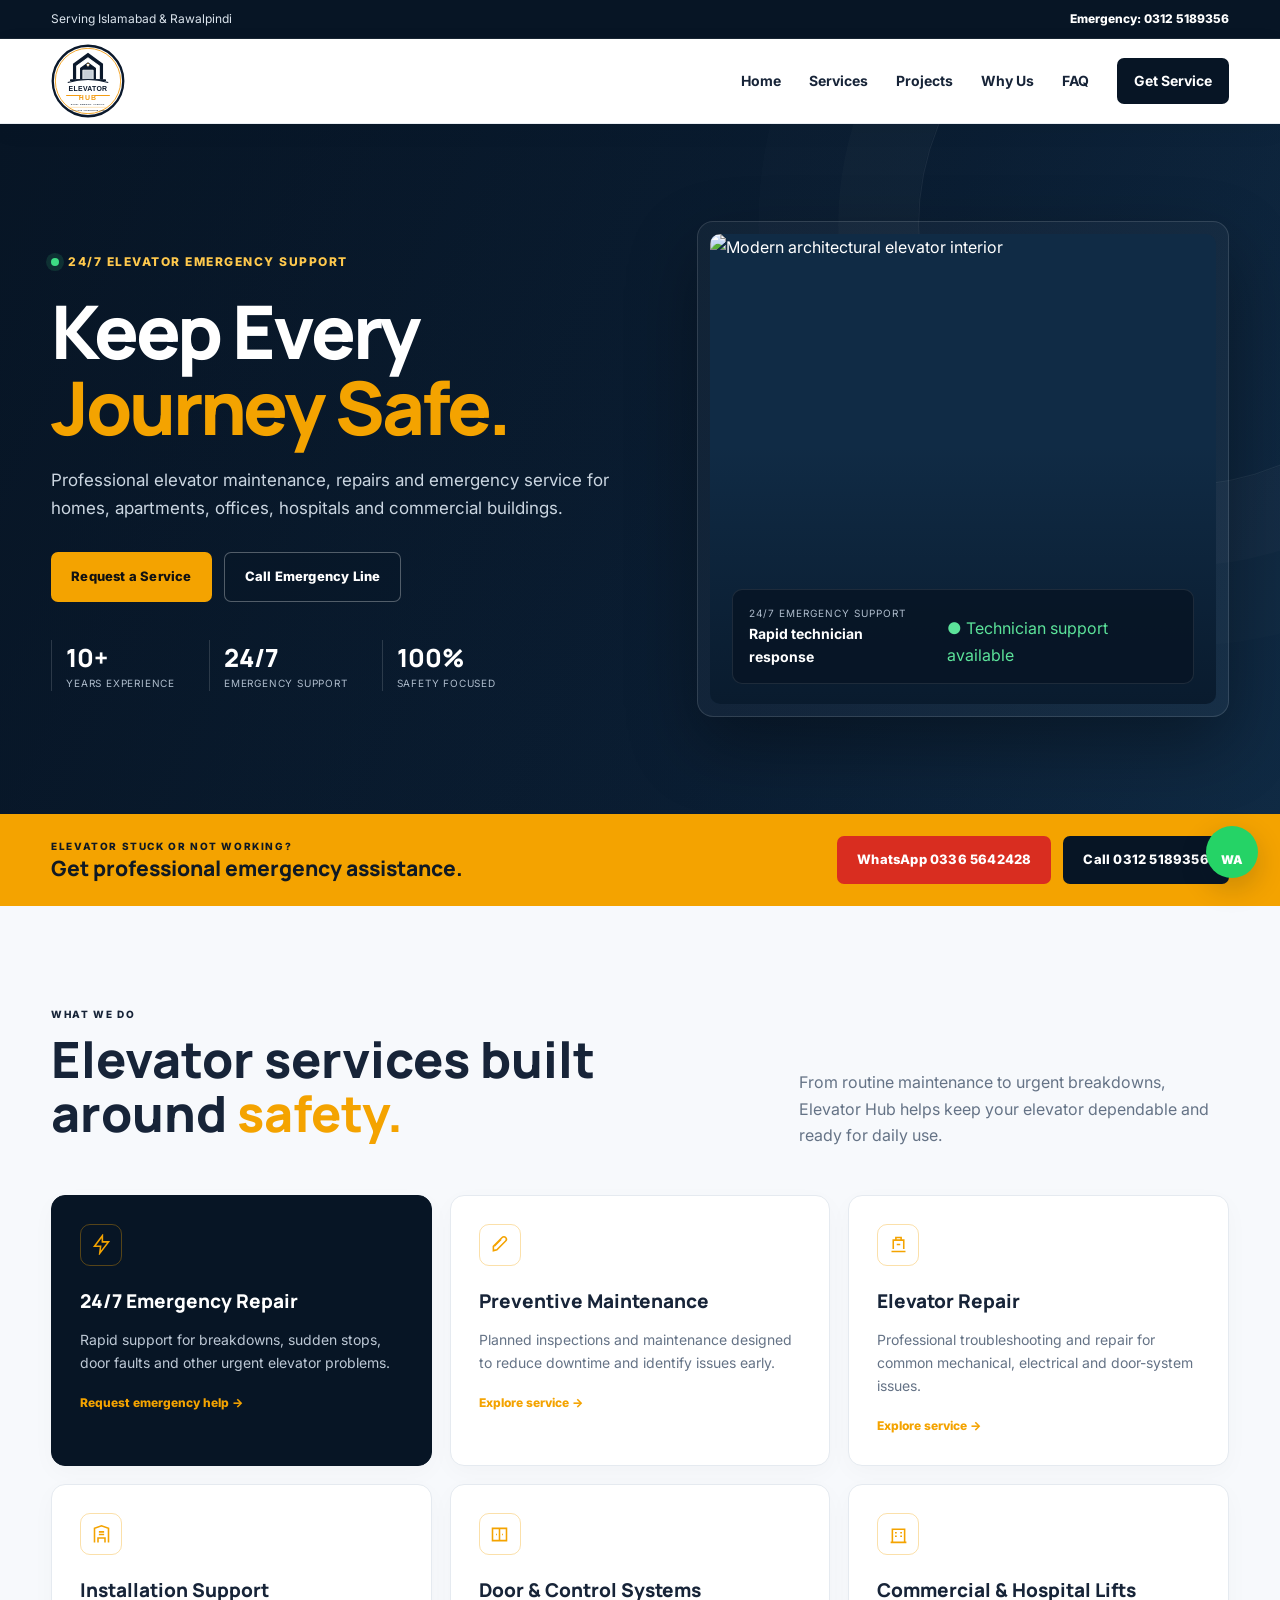
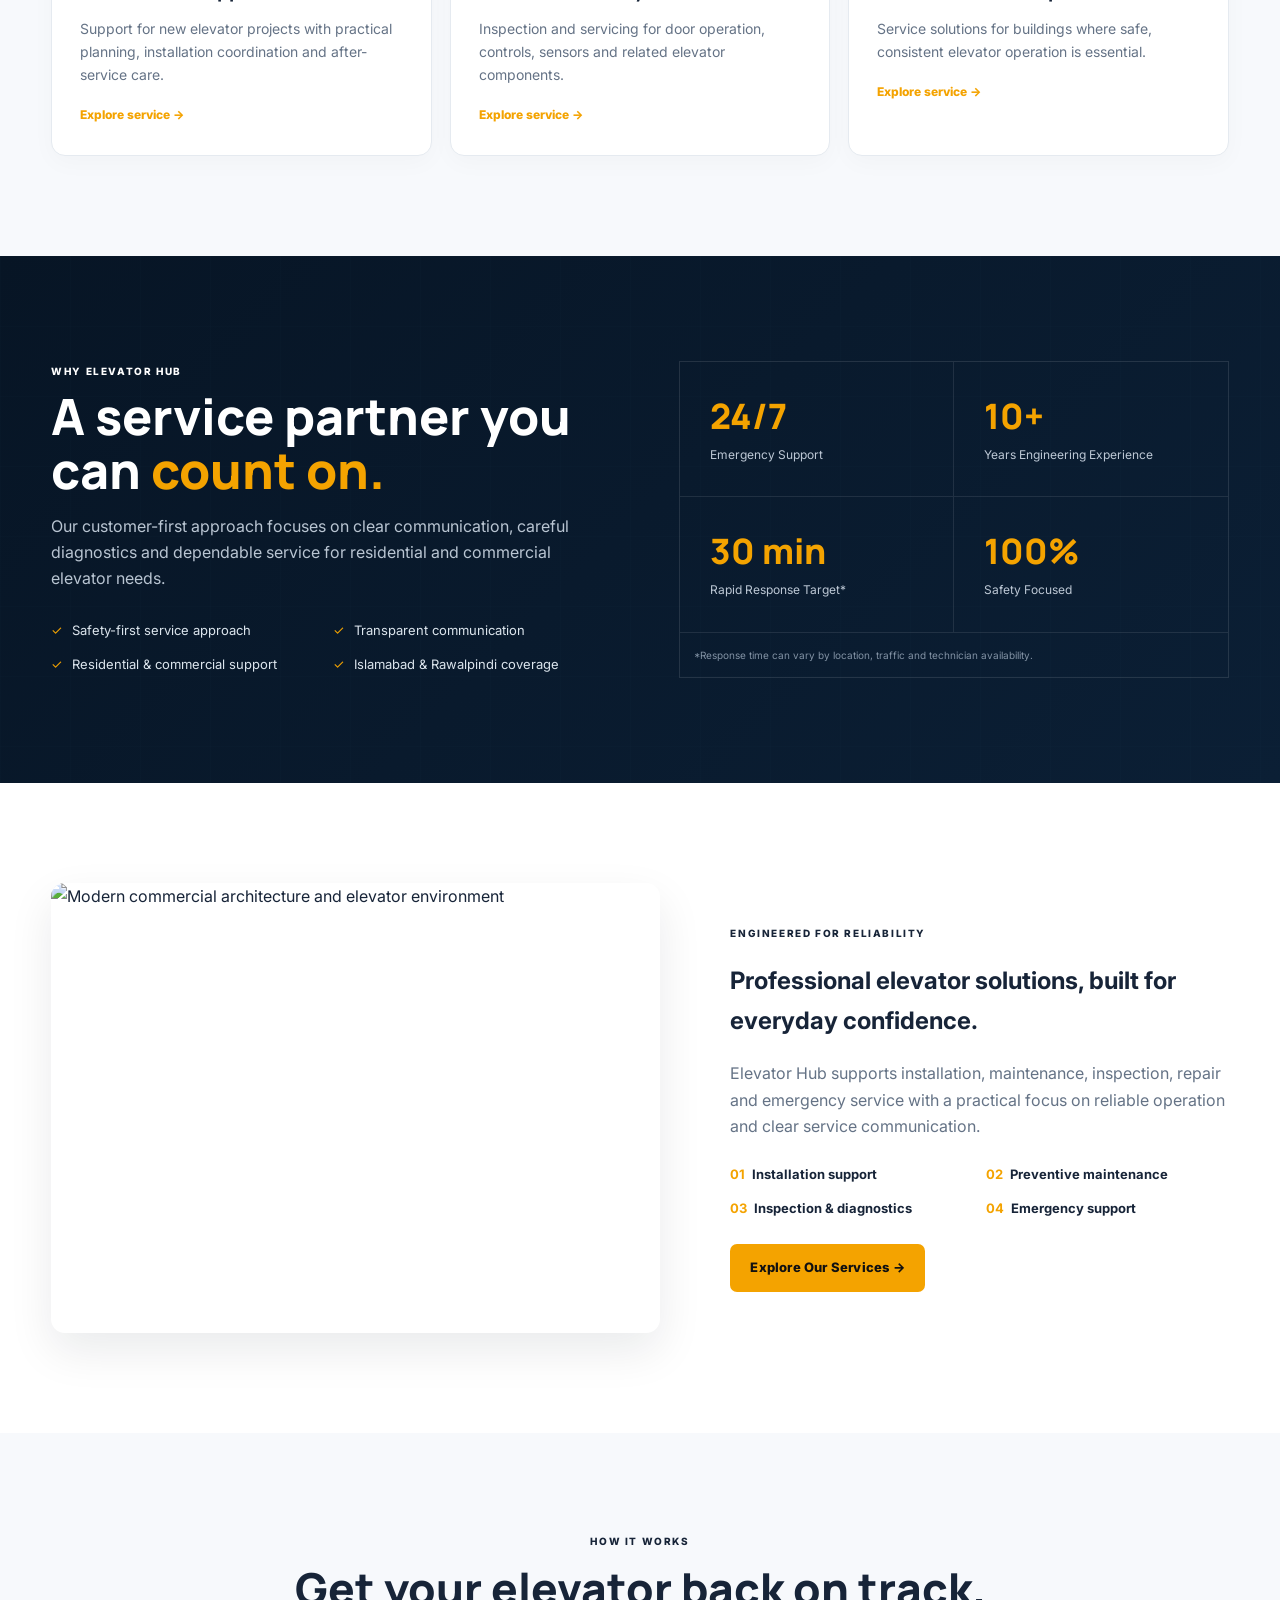
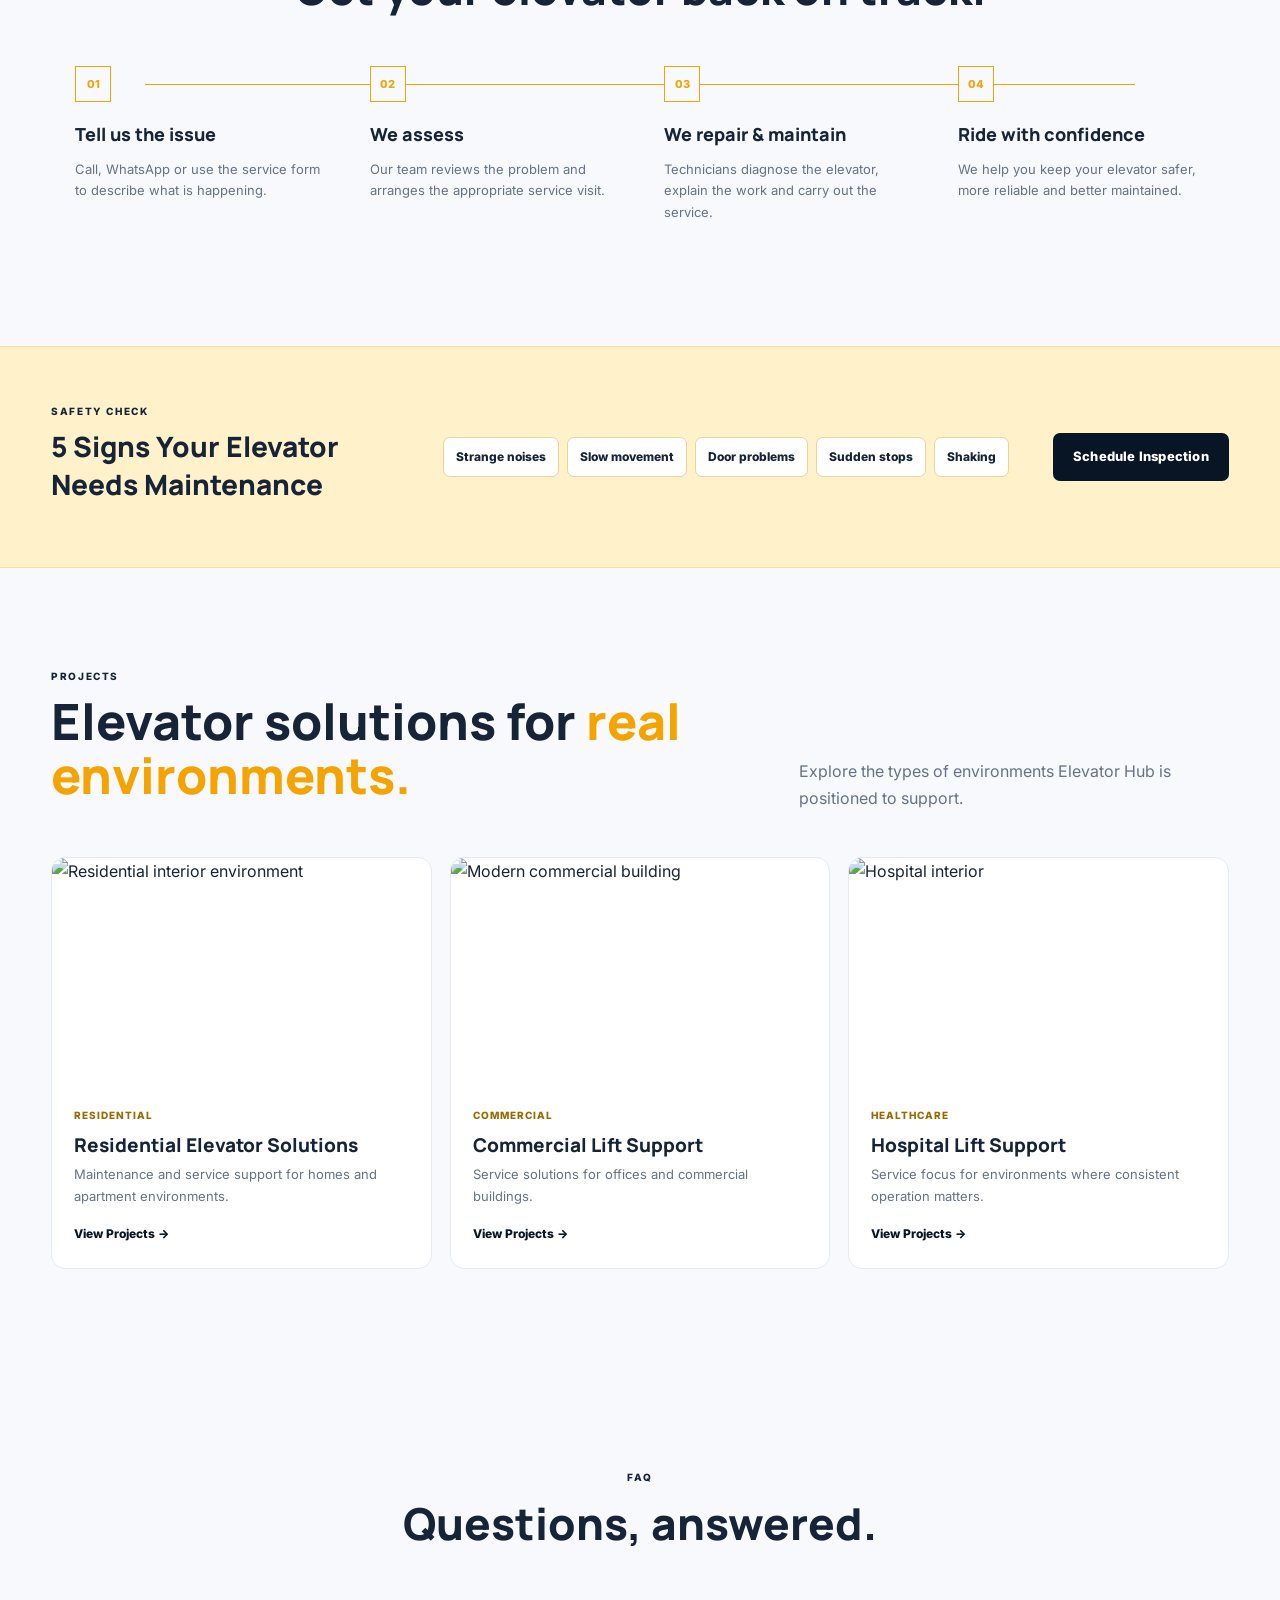
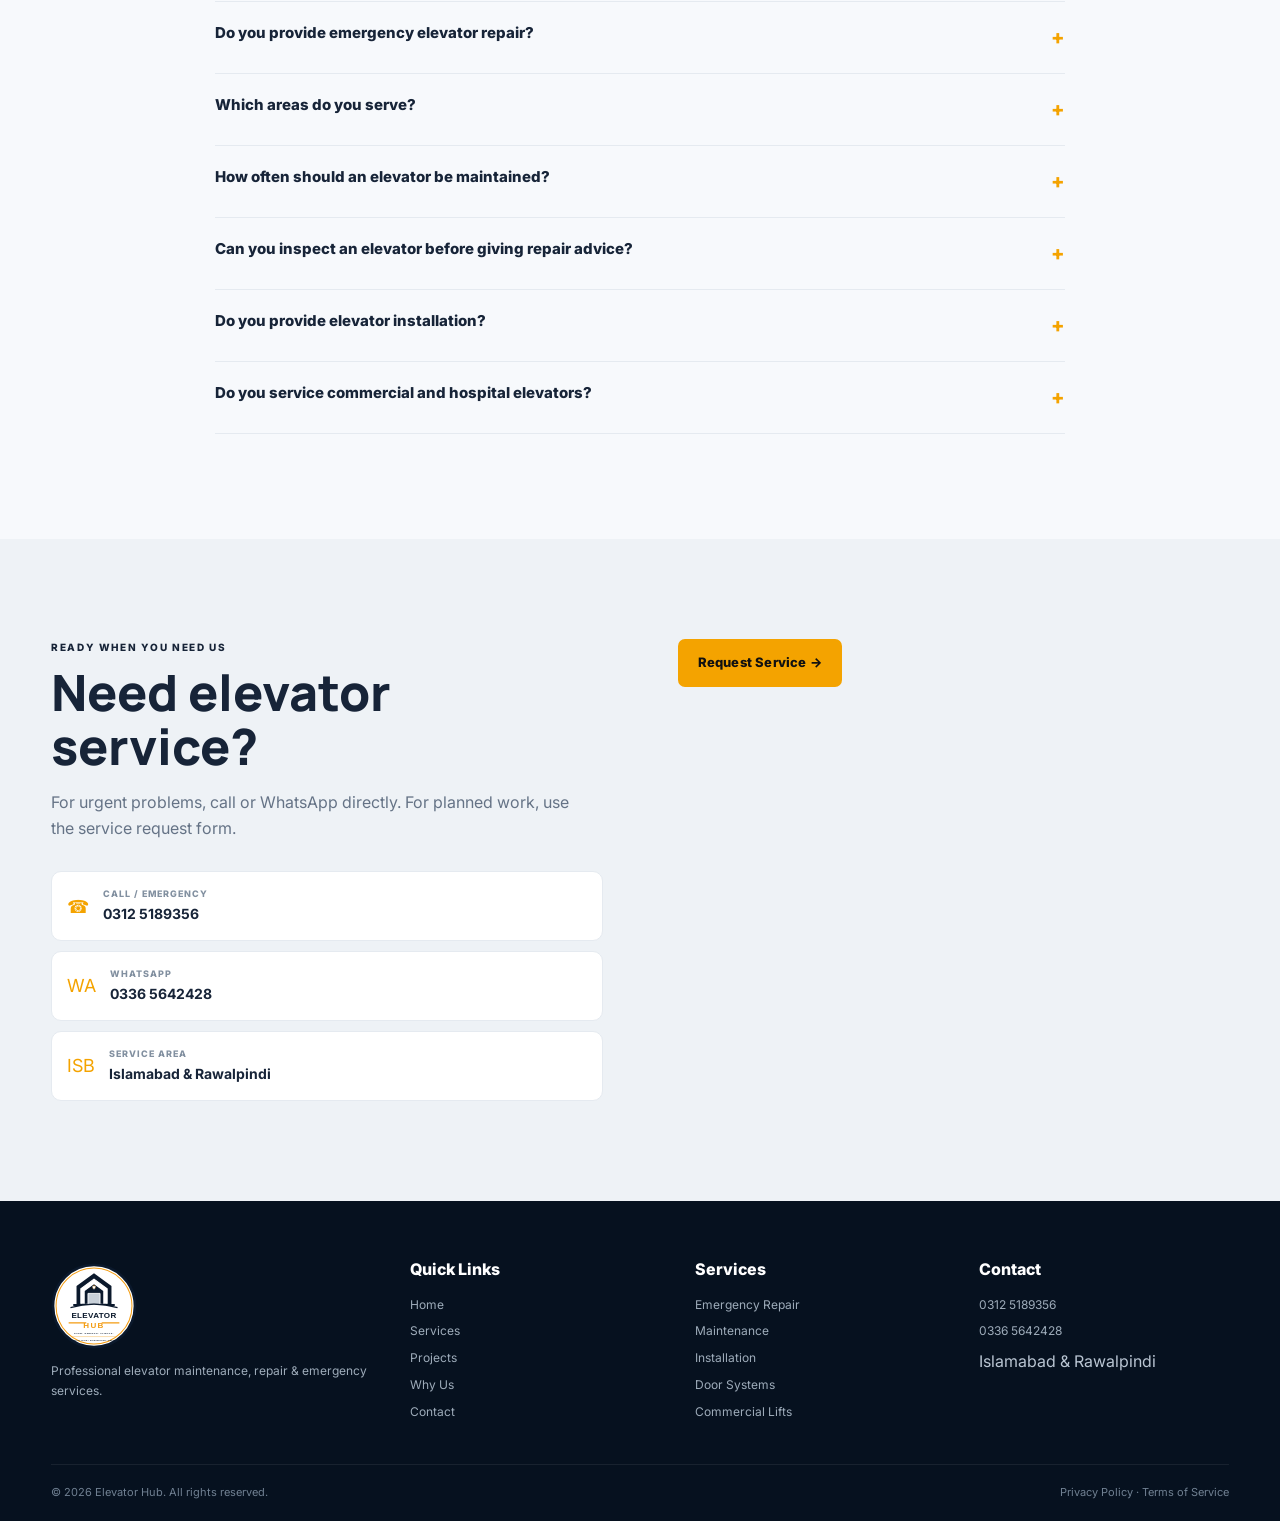
==== commit 2fb64be2: "Redesign Elevator Hub homepage to premium engineering layout" ====
--- a/index.html
+++ b/index.html
@@ -1,79 +1 @@
-<!doctype html>
-<html lang="en">
-<head>
-  <meta charset="utf-8">
-  <meta name="viewport" content="width=device-width, initial-scale=1">
-  <meta name="description" content="Elevator Hub provides elevator maintenance, repair, installation support and 24/7 emergency elevator services in Islamabad and Rawalpindi, Pakistan.">
-  <meta name="theme-color" content="#0b192c">
-  <title>Elevator Hub | Elevator Maintenance, Repair & 24/7 Emergency Service</title>
-  <link rel="preconnect" href="https://fonts.googleapis.com">
-  <link rel="preconnect" href="https://fonts.gstatic.com" crossorigin>
-  <link href="https://fonts.googleapis.com/css2?family=Inter:wght@400;500;600;700;800&family=Manrope:wght@700;800&display=swap" rel="stylesheet">
-  <link rel="icon" href="assets/elevator-hub-logo.svg" type="image/svg+xml">
-  <link rel="stylesheet" href="styles.css">
-</head>
-<body>
-  <div class="topbar"><div class="container topbar-inner"><span>Serving Islamabad & Rawalpindi</span><a href="tel:+923125189356">Emergency: 0312 5189356</a></div></div>
-  <header class="header" id="home">
-    <div class="container nav">
-      <a class="brand" href="#home" aria-label="Elevator Hub home"><img class="brand-logo" src="assets/elevator-hub-logo.svg" alt="Elevator Hub"></a>
-      <button class="menu-toggle" aria-label="Open menu" aria-expanded="false">☰</button>
-      <nav class="nav-links" aria-label="Primary navigation">
-        <a href="#services">Services</a><a href="#why-us">Why Us</a><a href="#process">How It Works</a><a href="#faq">FAQ</a><a href="#contact" class="nav-cta">Get Service</a>
-      </nav>
-    </div>
-  </header>
-
-  <main>
-    <section class="hero">
-      <div class="hero-bg" aria-hidden="true"></div>
-      <div class="container hero-grid">
-        <div class="hero-copy">
-          <div class="eyebrow"><span class="pulse"></span> 24/7 Elevator Emergency Support</div>
-          <h1>Keep Every <span>Journey Safe.</span></h1>
-          <p class="hero-lead">Professional elevator maintenance, repairs and emergency service for homes, apartments, offices, hospitals and commercial buildings.</p>
-          <div class="hero-actions"><a class="btn btn-gold" href="#contact">Request a Service</a><a class="btn btn-outline" href="tel:+923125189356">Call Emergency Line</a></div>
-          <div class="trust-row"><div><strong>10+</strong><span>Years Experience</span></div><div><strong>24/7</strong><span>Emergency Response</span></div><div><strong>100%</strong><span>Safety Focused</span></div></div>
-        </div>
-        <div class="hero-card">
-          <div class="lift-illustration"><div class="shaft"><div class="lift-cabin"><div class="door left"></div><div class="door right"></div><span>EH</span></div><div class="floor f1"></div><div class="floor f2"></div><div class="floor f3"></div></div></div>
-          <div class="hero-card-bottom"><div><span class="status-dot"></span> Technician support available</div><strong>Fast. Reliable. Safe.</strong></div>
-        </div>
-      </div>
-    </section>
-
-    <section class="emergency-strip"><div class="container emergency-inner"><div><small>🚨 ELEVATOR STUCK OR NOT WORKING?</small><strong>Get professional emergency assistance.</strong></div><a href="https://wa.me/923365642428?text=Hello%20Elevator%20Hub%2C%20I%20need%20emergency%20elevator%20service." target="_blank" rel="noopener" class="btn btn-red">WhatsApp 0336 5642428</a></div></section>
-
-    <section class="section" id="services"><div class="container"><div class="section-head"><div><span class="kicker">WHAT WE DO</span><h2>Elevator services built around <span>safety.</span></h2></div><p>From routine maintenance to urgent breakdowns, Elevator Hub helps keep your elevator dependable and ready for daily use.</p></div>
-      <div class="service-grid">
-        <article class="service-card featured"><div class="icon">⚡</div><h3>24/7 Emergency Repair</h3><p>Rapid support for breakdowns, sudden stops, door faults and other urgent elevator problems.</p><a href="#contact">Request emergency help →</a></article>
-        <article class="service-card"><div class="icon">🔧</div><h3>Preventive Maintenance</h3><p>Planned inspections and maintenance designed to reduce downtime and identify issues early.</p><a href="#contact">Book maintenance →</a></article>
-        <article class="service-card"><div class="icon">🛠</div><h3>Elevator Repair</h3><p>Professional troubleshooting and repair for common mechanical, electrical and door-system issues.</p><a href="#contact">Book a repair →</a></article>
-        <article class="service-card"><div class="icon">🏢</div><h3>Installation Support</h3><p>Support for new elevator projects with practical planning, installation coordination and after-service care.</p><a href="#contact">Discuss a project →</a></article>
-        <article class="service-card"><div class="icon">🚪</div><h3>Door & Control Systems</h3><p>Inspection and servicing for door operation, controls, sensors and related elevator components.</p><a href="#contact">Get an inspection →</a></article>
-        <article class="service-card"><div class="icon">🏥</div><h3>Commercial & Hospital Lifts</h3><p>Service solutions for buildings where safe, consistent elevator operation is essential.</p><a href="#contact">Talk to our team →</a></article>
-      </div></div></section>
-
-    <section class="dark-section" id="why-us"><div class="container split"><div><span class="kicker">WHY ELEVATOR HUB</span><h2>A service partner you can <span>count on.</span></h2><p>Elevator problems can interrupt work, inconvenience families and create safety concerns. Our customer-first approach focuses on clear communication, careful diagnostics and dependable service.</p><div class="checks"><div>✓ Safety-first service approach</div><div>✓ Residential & commercial support</div><div>✓ Transparent service communication</div><div>✓ Islamabad & Rawalpindi coverage</div></div></div><div class="stats-panel"><div class="stat"><strong>24/7</strong><span>Emergency support</span></div><div class="stat"><strong>10+</strong><span>Years engineering experience</span></div><div class="stat"><strong>30 min</strong><span>Rapid-response target*</span></div><div class="note">*Response time can vary by location, traffic and technician availability.</div></div></div></section>
-
-    <section class="section process" id="process"><div class="container"><div class="center-head"><span class="kicker">HOW IT WORKS</span><h2>Get your elevator back on track.</h2></div><div class="steps"><div class="step"><b>01</b><h3>Tell us the issue</h3><p>Call, WhatsApp or use the service form to describe what is happening.</p></div><div class="step"><b>02</b><h3>We assess</h3><p>Our team reviews the problem and arranges the appropriate service visit.</p></div><div class="step"><b>03</b><h3>We repair & maintain</h3><p>Technicians diagnose the elevator, explain the work and carry out the service.</p></div><div class="step"><b>04</b><h3>Ride with confidence</h3><p>We help you keep your elevator safer, more reliable and better maintained.</p></div></div></div></section>
-
-    <section class="warning"><div class="container warning-inner"><div><span class="kicker">SAFETY CHECK</span><h2>5 signs your elevator needs maintenance</h2></div><div class="warning-list"><span>Strange noises</span><span>Slow movement</span><span>Door problems</span><span>Sudden stops</span><span>Shaking</span></div><a class="btn btn-dark" href="#contact">Schedule Inspection</a></div></section>
-
-    <section class="section faq-section" id="faq"><div class="container narrow"><div class="center-head"><span class="kicker">FAQ</span><h2>Questions, answered.</h2></div><div class="faq-list">
-      <details><summary>Do you provide emergency elevator repair?</summary><p>Yes. Elevator Hub offers emergency support for urgent elevator breakdowns and related faults. For immediate assistance, call 0312 5189356 or WhatsApp 0336 5642428.</p></details>
-      <details><summary>Which areas do you serve?</summary><p>Our service focus is Islamabad and Rawalpindi. Contact us with your location so we can confirm service availability.</p></details>
-      <details><summary>How often should an elevator be maintained?</summary><p>Maintenance frequency depends on elevator type, usage, manufacturer requirements and local safety requirements. A qualified technician should assess the appropriate maintenance schedule.</p></details>
-      <details><summary>Can you inspect an elevator before giving repair advice?</summary><p>Yes. An inspection can help identify the cause of a fault and determine what service or repair is appropriate.</p></details>
-    </div></div></section>
-
-    <section class="contact-section" id="contact"><div class="container contact-grid"><div><span class="kicker">REQUEST SERVICE</span><h2>Need elevator service?</h2><p>Send your details and we'll get back to you. For urgent problems, call or WhatsApp directly.</p><div class="contact-cards"><a href="tel:+923125189356"><span>📞</span><div><small>CALL / EMERGENCY</small><strong>0312 5189356</strong></div></a><a href="https://wa.me/923365642428" target="_blank" rel="noopener"><span>💬</span><div><small>WHATSAPP</small><strong>0336 5642428</strong></div></a><div><span>📍</span><div><small>SERVICE AREA</small><strong>Islamabad & Rawalpindi</strong></div></div></div></div>
-      <form class="service-form" id="serviceForm"><div class="form-title">Book a service</div><label>Name<input name="name" required placeholder="Your name"></label><label>Phone<input name="phone" required type="tel" placeholder="03xx xxxxxxx"></label><label>Service<select name="service" required><option value="">Select a service</option><option>Emergency Repair</option><option>Elevator Repair</option><option>Preventive Maintenance</option><option>Inspection</option><option>Installation Support</option></select></label><label>Location<input name="location" required placeholder="Islamabad / Rawalpindi area"></label><label>Problem details<textarea name="message" rows="4" placeholder="Tell us what is happening..."></textarea></label><button class="btn btn-gold" type="submit">Send Request</button><p class="form-note" id="formStatus">We'll open WhatsApp with your service request.</p></form>
-    </div></section>
-  </main>
-
-  <footer><div class="container footer-inner"><a class="brand footer-brand" href="#home" aria-label="Elevator Hub home"><img class="brand-logo" src="assets/elevator-hub-logo.svg" alt="Elevator Hub"></a><p>Elevator maintenance, repair & emergency services.</p><div class="footer-links"><a href="#services">Services</a><a href="#faq">FAQ</a><a href="#contact">Contact</a></div></div><div class="container copyright">© <span id="year"></span> Elevator Hub. All rights reserved.</div></footer>
-  <a class="floating-wa" href="https://wa.me/923365642428" target="_blank" rel="noopener" aria-label="Chat on WhatsApp">💬</a>
-  <script src="script.js"></script>
-</body>
-</html>+<!doctype html><html lang="en"><head><meta charset="utf-8"><meta name="viewport" content="width=device-width,initial-scale=1"><meta name="description" content="Professional elevator installation, maintenance, repair and 24/7 emergency elevator services in Islamabad and Rawalpindi. Contact Elevator Hub for reliable elevator solutions."><meta name="theme-color" content="#071525"><title>Elevator Services in Islamabad & Rawalpindi | Elevator Hub</title><link rel="preconnect" href="https://fonts.googleapis.com"><link rel="preconnect" href="https://fonts.gstatic.com" crossorigin><link href="https://fonts.googleapis.com/css2?family=Inter:wght@400;500;600;700;800&family=Manrope:wght@700;800&display=swap" rel="stylesheet"><link rel="icon" href="assets/elevator-hub-logo.svg" type="image/svg+xml"><link rel="stylesheet" href="styles.css"></head><body><div class="topbar"><div class="container topbar-inner"><span>Serving Islamabad & Rawalpindi</span><a href="tel:+923125189356">Emergency: 0312 5189356</a></div></div><header class="header"><div class="container nav"><a class="brand" href="index.html" aria-label="Elevator Hub home"><img class="brand-logo" src="assets/elevator-hub-logo.svg" alt="Elevator Hub"></a><button class="menu-toggle" aria-label="Open menu" aria-expanded="false">☰</button><nav class="nav-links" aria-label="Primary navigation"><a href="index.html">Home</a><a href="services.html">Services</a><a href="projects.html">Projects</a><a href="about.html">Why Us</a><a href="index.html#faq">FAQ</a><a class="nav-cta" href="contact.html">Get Service</a></nav></div></header><main><section class="hero"><div class="hero-bg" aria-hidden="true"></div><div class="container hero-grid"><div><div class="eyebrow"><span class="pulse"></span>24/7 Elevator Emergency Support</div><h1>Keep Every <span>Journey Safe.</span></h1><p class="hero-lead">Professional elevator maintenance, repairs and emergency service for homes, apartments, offices, hospitals and commercial buildings.</p><div class="hero-actions"><a class="btn btn-gold" href="contact.html">Request a Service</a><a class="btn btn-outline" href="tel:+923125189356">Call Emergency Line</a></div><div class="trust-row"><div><strong>10+</strong><span>Years Experience</span></div><div><strong>24/7</strong><span>Emergency Support</span></div><div><strong>100%</strong><span>Safety Focused</span></div></div></div><div class="hero-card"><div class="hero-image"><img src="https://images.unsplash.com/photo-1545454675-3531b543be5d?auto=format&fit=crop&w=1200&q=85" alt="Modern architectural elevator interior" fetchpriority="high"><div class="hero-float"><div><small>24/7 Emergency Support</small><strong>Rapid technician response</strong></div><div class="live">● Technician support available</div></div></div></div></div></section><section class="emergency-strip"><div class="container emergency-inner"><div><small>Elevator stuck or not working?</small><strong>Get professional emergency assistance.</strong></div><div class="hero-actions" style="margin:0"><a class="btn btn-red" href="https://wa.me/923365642428?text=Hello%20Elevator%20Hub%2C%20I%20need%20emergency%20elevator%20service." target="_blank" rel="noopener">WhatsApp 0336 5642428</a><a class="btn btn-dark" href="tel:+923125189356">Call 0312 5189356</a></div></div></section><section class="section" id="services"><div class="container"><div class="section-head"><div><span class="kicker">WHAT WE DO</span><h2>Elevator services built around <span>safety.</span></h2></div><p>From routine maintenance to urgent breakdowns, Elevator Hub helps keep your elevator dependable and ready for daily use.</p></div><div class="service-grid"><article class="service-card featured"><div class="icon"><svg viewBox="0 0 24 24" fill="none" stroke="currentColor" stroke-width="1.8"><path d="M13 2 4 14h7l-1 8 10-13h-7z"/></svg></div><h3>24/7 Emergency Repair</h3><p>Rapid support for breakdowns, sudden stops, door faults and other urgent elevator problems.</p><a href="contact.html">Request emergency help →</a></article><article class="service-card"><div class="icon"><svg viewBox="0 0 24 24" fill="none" stroke="currentColor" stroke-width="1.8"><path d="M14 6 6 14M5 19l4-1 10-10a2.8 2.8 0 0 0-4-4L5 14z"/></svg></div><h3>Preventive Maintenance</h3><p>Planned inspections and maintenance designed to reduce downtime and identify issues early.</p><a href="services.html">Explore service →</a></article><article class="service-card"><div class="icon"><svg viewBox="0 0 24 24" fill="none" stroke="currentColor" stroke-width="1.8"><path d="M4 20h16M6 17V7h12v10M9 7V4h6v3M10 12h4"/></svg></div><h3>Elevator Repair</h3><p>Professional troubleshooting and repair for common mechanical, electrical and door-system issues.</p><a href="services.html">Explore service →</a></article><article class="service-card"><div class="icon"><svg viewBox="0 0 24 24" fill="none" stroke="currentColor" stroke-width="1.8"><path d="M4 21V5l8-3 8 3v16M8 21v-5h8v5M9 9h6M9 12h6"/></svg></div><h3>Installation Support</h3><p>Support for new elevator projects with practical planning, installation coordination and after-service care.</p><a href="services.html">Explore service →</a></article><article class="service-card"><div class="icon"><svg viewBox="0 0 24 24" fill="none" stroke="currentColor" stroke-width="1.8"><path d="M4 5h16v14H4zM12 5v14M8 12h1M15 12h1"/></svg></div><h3>Door & Control Systems</h3><p>Inspection and servicing for door operation, controls, sensors and related elevator components.</p><a href="services.html">Explore service →</a></article><article class="service-card"><div class="icon"><svg viewBox="0 0 24 24" fill="none" stroke="currentColor" stroke-width="1.8"><path d="M3 21h18M5 21V6h14v15M8 10h2M14 10h2M8 14h2M14 14h2"/></svg></div><h3>Commercial & Hospital Lifts</h3><p>Service solutions for buildings where safe, consistent elevator operation is essential.</p><a href="services.html">Explore service →</a></article></div></div></section><section class="dark-section" id="why-us"><div class="container split"><div><span class="kicker">WHY ELEVATOR HUB</span><h2>A service partner you can <span>count on.</span></h2><p>Our customer-first approach focuses on clear communication, careful diagnostics and dependable service for residential and commercial elevator needs.</p><div class="checks"><div class="check"><i>✓</i>Safety-first service approach</div><div class="check"><i>✓</i>Transparent communication</div><div class="check"><i>✓</i>Residential & commercial support</div><div class="check"><i>✓</i>Islamabad & Rawalpindi coverage</div></div></div><div class="stats-panel"><div class="stat"><strong>24/7</strong><span>Emergency Support</span></div><div class="stat"><strong>10+</strong><span>Years Engineering Experience</span></div><div class="stat"><strong>30 min</strong><span>Rapid Response Target*</span></div><div class="stat"><strong>100%</strong><span>Safety Focused</span></div><div class="note">*Response time can vary by location, traffic and technician availability.</div></div></div></section><section class="section engineering"><div class="container engineering-grid"><div class="engineering-media"><img loading="lazy" src="https://images.unsplash.com/photo-1512453979798-5ea266f8880c?auto=format&fit=crop&w=1200&q=85" alt="Modern commercial architecture and elevator environment"></div><div class="engineering-copy"><span class="kicker">ENGINEERED FOR RELIABILITY</span><h2>Professional elevator solutions, built for everyday confidence.</h2><p>Elevator Hub supports installation, maintenance, inspection, repair and emergency service with a practical focus on reliable operation and clear service communication.</p><div class="feature-list"><div><b>01</b>Installation support</div><div><b>02</b>Preventive maintenance</div><div><b>03</b>Inspection & diagnostics</div><div><b>04</b>Emergency support</div></div><a class="btn btn-gold" href="services.html">Explore Our Services →</a></div></div></section><section class="section" id="process"><div class="container"><div class="center-head"><span class="kicker">HOW IT WORKS</span><h2>Get your elevator back on track.</h2></div><div class="steps"><div class="step"><div class="step-dot">01</div><h3>Tell us the issue</h3><p>Call, WhatsApp or use the service form to describe what is happening.</p></div><div class="step"><div class="step-dot">02</div><h3>We assess</h3><p>Our team reviews the problem and arranges the appropriate service visit.</p></div><div class="step"><div class="step-dot">03</div><h3>We repair & maintain</h3><p>Technicians diagnose the elevator, explain the work and carry out the service.</p></div><div class="step"><div class="step-dot">04</div><h3>Ride with confidence</h3><p>We help you keep your elevator safer, more reliable and better maintained.</p></div></div></div></section><section class="warning"><div class="container warning-inner"><div><span class="kicker">SAFETY CHECK</span><h2>5 Signs Your Elevator Needs Maintenance</h2></div><div class="warning-list"><span>Strange noises</span><span>Slow movement</span><span>Door problems</span><span>Sudden stops</span><span>Shaking</span></div><a class="btn btn-dark" href="contact.html">Schedule Inspection</a></div></section><section class="section" id="projects"><div class="container"><div class="section-head"><div><span class="kicker">PROJECTS</span><h2>Elevator solutions for <span>real environments.</span></h2></div><p>Explore the types of environments Elevator Hub is positioned to support.</p></div><div class="projects-preview"><article class="project-card"><img loading="lazy" src="https://images.unsplash.com/photo-1600607687920-4e2a09cf159d?auto=format&fit=crop&w=900&q=80" alt="Residential interior environment"><div class="project-body"><small>Residential</small><h3>Residential Elevator Solutions</h3><p>Maintenance and service support for homes and apartment environments.</p><a href="projects.html">View Projects →</a></div></article><article class="project-card"><img loading="lazy" src="https://images.unsplash.com/photo-1486406146926-c627a92ad1ab?auto=format&fit=crop&w=900&q=80" alt="Modern commercial building"><div class="project-body"><small>Commercial</small><h3>Commercial Lift Support</h3><p>Service solutions for offices and commercial buildings.</p><a href="projects.html">View Projects →</a></div></article><article class="project-card"><img loading="lazy" src="https://images.unsplash.com/photo-1586773860418-d37222d8fce3?auto=format&fit=crop&w=900&q=80" alt="Hospital interior"><div class="project-body"><small>Healthcare</small><h3>Hospital Lift Support</h3><p>Service focus for environments where consistent operation matters.</p><a href="projects.html">View Projects →</a></div></article></div></div></section><section class="section faq-section" id="faq"><div class="container narrow"><div class="center-head"><span class="kicker">FAQ</span><h2>Questions, answered.</h2></div><div class="faq-list"><details><summary>Do you provide emergency elevator repair?</summary><p>Yes. Elevator Hub offers emergency support for urgent elevator breakdowns and related faults. For immediate assistance, call 0312 5189356 or WhatsApp 0336 5642428.</p></details><details><summary>Which areas do you serve?</summary><p>Our service focus is Islamabad and Rawalpindi. Contact us with your location so we can confirm service availability.</p></details><details><summary>How often should an elevator be maintained?</summary><p>Maintenance frequency depends on elevator type, usage, manufacturer requirements and local safety requirements. A qualified technician should assess the appropriate maintenance schedule.</p></details><details><summary>Can you inspect an elevator before giving repair advice?</summary><p>Yes. An inspection can help identify the cause of a fault and determine what service or repair is appropriate.</p></details><details><summary>Do you provide elevator installation?</summary><p>Elevator Hub provides installation support. Contact the team to discuss the requirements of your project.</p></details><details><summary>Do you service commercial and hospital elevators?</summary><p>Yes. Commercial and hospital lift service is included in the business service offering.</p></details></div></div></section><section class="contact-section"><div class="container contact-grid"><div><span class="kicker">READY WHEN YOU NEED US</span><h2>Need elevator service?</h2><p>For urgent problems, call or WhatsApp directly. For planned work, use the service request form.</p><div class="contact-cards"><a href="tel:+923125189356"><span>☎</span><div><small>CALL / EMERGENCY</small><strong>0312 5189356</strong></div></a><a href="https://wa.me/923365642428" target="_blank" rel="noopener"><span>WA</span><div><small>WHATSAPP</small><strong>0336 5642428</strong></div></a><div><span>ISB</span><div><small>SERVICE AREA</small><strong>Islamabad & Rawalpindi</strong></div></div></div></div><div><a class="btn btn-gold" href="contact.html">Request Service →</a></div></div></section></main><footer><div class="container footer-grid"><div><a class="brand footer-brand" href="index.html" aria-label="Elevator Hub home"><img class="brand-logo" src="assets/elevator-hub-logo.svg" alt="Elevator Hub"></a><p>Professional elevator maintenance, repair & emergency services.</p></div><div><div class="footer-title">Quick Links</div><a href="index.html">Home</a><a href="services.html">Services</a><a href="projects.html">Projects</a><a href="about.html">Why Us</a><a href="contact.html">Contact</a></div><div><div class="footer-title">Services</div><a href="services.html">Emergency Repair</a><a href="services.html">Maintenance</a><a href="services.html">Installation</a><a href="services.html">Door Systems</a><a href="services.html">Commercial Lifts</a></div><div><div class="footer-title">Contact</div><a href="tel:+923125189356">0312 5189356</a><a href="https://wa.me/923365642428">0336 5642428</a><span>Islamabad & Rawalpindi</span></div></div><div class="container copyright"><span>© 2026 Elevator Hub. All rights reserved.</span><span>Privacy Policy · Terms of Service</span></div></footer><a class="floating-wa" href="https://wa.me/923365642428" target="_blank" rel="noopener" aria-label="Chat on WhatsApp">WA</a><script src="script.js"></script></body></html>
--- a/styles.css
+++ b/styles.css
@@ -1 +1 @@
-:root{--navy:#0b192c;--gold:#f39c12;--red:#d32f2f;--ink:#122033;--muted:#657386;--line:#e4e9ef}*{box-sizing:border-box}html{scroll-behavior:smooth}body{margin:0;font-family:Inter,Arial,sans-serif;color:var(--ink);line-height:1.6}a{text-decoration:none;color:inherit}.container{width:min(1160px,92%);margin:auto}.topbar{background:#07111f;color:#d9e2ee;font-size:13px}.topbar-inner{height:38px;display:flex;justify-content:space-between;align-items:center}.topbar a{color:#fff;font-weight:700}.header{background:#fff;position:sticky;top:0;z-index:20;box-shadow:0 4px 20px #0b192c12}.nav{height:78px;display:flex;align-items:center;justify-content:space-between}.brand{display:flex;align-items:center;gap:11px;font-family:Manrope,Inter,sans-serif;font-size:22px;font-weight:800;color:var(--navy);min-width:0}.brand-logo{width:58px;height:58px;display:block;object-fit:contain;flex:0 0 58px}.brand-name{white-space:nowrap}.brand-name>span{color:var(--gold)}.nav-links{display:flex;align-items:center;gap:29px;font-size:14px;font-weight:600}.nav-links a:hover{color:var(--gold)}.nav-cta{background:var(--navy);color:#fff!important;padding:11px 17px;border-radius:7px}.menu-toggle{display:none;border:0;background:none;font-size:25px}.hero{position:relative;overflow:hidden;background:linear-gradient(120deg,#071525,#0b192c 58%,#173754);color:#fff}.hero-bg{position:absolute;inset:0;opacity:.13;background-image:linear-gradient(90deg,#0b192c 0 48%,transparent),url('https://images.unsplash.com/photo-1545454675-3531b543be5d?auto=format&fit=crop&w=1800&q=80');background-size:cover;background-position:center}.hero-grid{position:relative;display:grid;grid-template-columns:1.1fr .9fr;gap:60px;align-items:center;min-height:650px;padding:75px 0}.eyebrow{display:inline-flex;align-items:center;gap:9px;color:#ffd27a;font-weight:700;font-size:13px;text-transform:uppercase;letter-spacing:1.3px}.pulse,.status-dot{width:9px;height:9px;border-radius:50%;background:#42d77d;display:inline-block;box-shadow:0 0 0 5px #42d77d22}.hero h1{font:800 clamp(48px,6vw,78px)/1.02 Manrope,Inter,sans-serif;letter-spacing:-3px;margin:22px 0}.hero h1 span,.section-head h2 span,.dark-section h2 span{color:var(--gold)}.hero-lead{max-width:620px;color:#c7d2df;font-size:18px}.hero-actions{display:flex;gap:13px;margin:30px 0 38px;flex-wrap:wrap}.btn{display:inline-flex;align-items:center;justify-content:center;border:0;border-radius:7px;padding:14px 21px;font-weight:800;font-size:14px;cursor:pointer;transition:.2s}.btn:hover{transform:translateY(-2px)}.btn-gold{background:var(--gold);color:#111}.btn-outline{border:1px solid #ffffff55;color:#fff}.btn-red{background:var(--red);color:#fff}.btn-dark{background:var(--navy);color:#fff}.trust-row{display:flex;gap:36px}.trust-row div{display:grid}.trust-row strong{font:800 22px Manrope}.trust-row span{font-size:11px;color:#aebccc;text-transform:uppercase;letter-spacing:.7px}.hero-card{border:1px solid #ffffff1c;border-radius:18px;background:#ffffff0a;backdrop-filter:blur(8px);padding:25px;box-shadow:0 30px 80px #0005}.lift-illustration{height:370px;border-radius:12px;background:linear-gradient(#102b45,#071625);display:grid;place-items:center;overflow:hidden}.shaft{height:330px;width:205px;border:7px solid #aeb8c2;border-bottom:0;position:relative;background:linear-gradient(90deg,#18324a,#0a1827)}.lift-cabin{position:absolute;left:23px;bottom:52px;width:145px;height:190px;border:6px solid #dfe5ea;background:#10283d;box-shadow:0 20px 30px #0008;display:flex}.door{height:100%;width:50%;background:linear-gradient(120deg,#8c9aaa33,#fff2);border-right:1px solid #ffffff44}.door.right{border:0}.lift-cabin span{position:absolute;top:13px;left:61px;font-weight:900;color:var(--gold)}.floor{position:absolute;height:5px;width:260px;background:#8d9baa;left:-34px}.f1{bottom:35px}.f2{bottom:95px}.f3{bottom:155px}.hero-card-bottom{display:flex;justify-content:space-between;gap:15px;padding:18px 2px 0;font-size:12px;color:#b9c5d2}.hero-card-bottom strong{color:#fff}.status-dot{background:#42d77d;margin-right:7px}.emergency-strip{background:#f3c44d;color:#101923}.emergency-inner{min-height:96px;display:flex;align-items:center;justify-content:space-between;gap:20px}.emergency-inner small,.kicker{display:block;font-weight:800;letter-spacing:1.5px;font-size:11px}.emergency-inner strong{font:800 21px Manrope;display:block}.section{padding:100px 0}.section-head{display:flex;justify-content:space-between;gap:50px;align-items:end;margin-bottom:48px}.section-head>div{max-width:650px}.section-head h2,.dark-section h2,.contact-section h2{font:800 clamp(34px,4vw,50px)/1.1 Manrope;margin:10px 0}.section-head p{max-width:420px;color:var(--muted);margin:0}.service-grid{display:grid;grid-template-columns:repeat(3,1fr);gap:18px}.service-card{padding:28px;border:1px solid var(--line);border-radius:13px;min-height:260px;background:#fff;transition:.25s}.service-card:hover{transform:translateY(-5px);box-shadow:0 15px 40px #0b192c12}.service-card.featured{background:var(--navy);color:#fff;border-color:var(--navy)}.icon{font-size:25px;margin-bottom:25px}.service-card h3{font:800 20px Manrope;margin:0 0 9px}.service-card p{color:#718093;font-size:14px}.featured p{color:#bdc8d5}.service-card a{font-size:13px;font-weight:800;color:var(--gold)}.dark-section{background:var(--navy);color:#fff;padding:105px 0}.split{display:grid;grid-template-columns:1fr 1fr;gap:80px;align-items:center}.dark-section p{color:#b9c5d2;max-width:620px}.checks{display:grid;grid-template-columns:1fr 1fr;gap:13px;margin-top:30px;color:#dce5ed;font-size:14px}.stats-panel{display:grid;grid-template-columns:1fr 1fr;border:1px solid #ffffff20;border-radius:16px;overflow:hidden}.stat{padding:35px;border-right:1px solid #ffffff20;border-bottom:1px solid #ffffff20}.stat:nth-child(2n){border-right:0}.stat:nth-child(n+3){border-bottom:0}.stat strong{display:block;font:800 35px Manrope;color:var(--gold)}.stat span{font-size:13px;color:#bdc8d5}.note{grid-column:1/-1;padding:16px;color:#8292a4;font-size:11px}.center-head{text-align:center;margin-bottom:48px}.center-head h2{font:800 44px Manrope;margin:9px 0}.steps{display:grid;grid-template-columns:repeat(4,1fr);gap:0}.step{padding:10px 25px 10px 0;border-top:1px solid var(--line);position:relative}.step:not(:last-child){border-right:1px solid var(--line);margin-right:25px}.step b{font-size:12px;color:var(--gold);display:block;margin:15px 0}.step h3{font:800 18px Manrope;margin:0 0 8px}.step p{font-size:13px;color:var(--muted)}.warning{background:#f4c64f;padding:58px 0}.warning-inner{display:grid;grid-template-columns:1fr 1.6fr auto;gap:30px;align-items:center}.warning h2{font:800 27px Manrope;margin:8px 0}.warning-list{display:flex;gap:8px;flex-wrap:wrap}.warning-list span{background:#fff;padding:9px 12px;border-radius:6px;font-size:12px;font-weight:800}.faq-section{padding-bottom:110px}.faq-list{border-top:1px solid var(--line)}details{border-bottom:1px solid var(--line);padding:20px 0}summary{cursor:pointer;font-weight:800;font-size:15px;list-style:none;display:flex;justify-content:space-between}summary:after{content:'+';font-size:20px;color:var(--gold)}details[open] summary:after{content:'−'}details p{color:var(--muted);font-size:14px;max-width:720px}.narrow{max-width:850px}.contact-section{background:#f3f6f9;padding:100px 0}.contact-grid{display:grid;grid-template-columns:1fr 1fr;gap:80px}.contact-section> .container>div>p{color:var(--muted);max-width:500px}.contact-cards{display:grid;gap:10px;margin-top:35px}.contact-cards>a,.contact-cards>div{display:flex;align-items:center;gap:15px;background:#fff;border:1px solid var(--line);border-radius:9px;padding:15px}.contact-cards span{font-size:22px}.contact-cards small{display:block;color:#8290a0;font-size:9px;font-weight:800;letter-spacing:1px}.contact-cards strong{display:block;font-size:14px}.service-form{background:#fff;padding:30px;border-radius:14px;box-shadow:0 20px 50px #0b192c12}.form-title{font:800 22px Manrope;margin-bottom:22px}label{display:block;font-size:12px;font-weight:800;margin:12px 0}input,select,textarea{display:block;width:100%;margin-top:6px;border:1px solid #dbe2e9;border-radius:7px;padding:12px;font:inherit;font-size:13px;outline:0}input:focus,select:focus,textarea:focus{border-color:var(--gold);box-shadow:0 0 0 3px #f39c1220}.service-form .btn{width:100%;margin-top:8px}.form-note{font-size:11px;color:#8190a0;text-align:center;margin-bottom:0}footer{background:#07111f;color:#b9c5d2;padding:35px 0 20px}.footer-inner{display:flex;align-items:center;gap:25px;justify-content:space-between}.footer-inner .brand{color:#fff}.footer-brand{gap:12px}.footer-brand .brand-logo{width:64px;height:64px;flex-basis:64px}.footer-inner p{font-size:12px}.footer-links{display:flex;gap:18px;font-size:12px}.copyright{border-top:1px solid #ffffff14;margin-top:25px;padding-top:20px;font-size:11px;color:#708092}.floating-wa{position:fixed;right:22px;bottom:22px;width:55px;height:55px;border-radius:50%;background:#25d366;color:#fff;display:grid;place-items:center;font-size:25px;z-index:30;box-shadow:0 10px 30px #0003}@media(max-width:850px){.menu-toggle{display:block}.nav-links{display:none;position:absolute;top:116px;left:0;right:0;background:#fff;padding:20px 4%;box-shadow:0 10px 20px #0001;flex-direction:column;align-items:stretch}.nav-links.open{display:flex}.hero-grid,.split,.contact-grid{grid-template-columns:1fr}.hero-grid{padding:65px 0}.hero-card{display:none}.service-grid{grid-template-columns:1fr 1fr}.steps{grid-template-columns:1fr 1fr;gap:25px}.step:not(:last-child){border-right:0;margin-right:0}.warning-inner{grid-template-columns:1fr}.section-head{display:block}.section-head p{margin-top:20px}.footer-inner{flex-wrap:wrap}.trust-row{gap:18px}}@media(max-width:560px){.topbar-inner{font-size:10px}.topbar-inner span{display:none}.topbar-inner{justify-content:flex-end}.nav{height:68px}.brand-logo{width:52px;height:52px;flex-basis:52px}.brand-name{font-size:18px}.nav-links{top:106px}.hero h1{font-size:48px}.hero-lead{font-size:16px}.trust-row{flex-wrap:wrap}.service-grid,.steps,.checks,.stats-panel{grid-template-columns:1fr}.stat,.stat:nth-child(n){border-right:0;border-bottom:1px solid #ffffff20}.stat:last-of-type{border-bottom:0}.section,.contact-section{padding:70px 0}.center-head h2{font-size:35px}.warning{padding:45px 0}.footer-inner{display:grid;grid-template-columns:1fr}.footer-links{flex-wrap:wrap}.footer-brand .brand-logo{width:58px;height:58px;flex-basis:58px}}+:root{--navy:#071525;--navy2:#0b1f35;--blue:#102b45;--gold:#f4a300;--gold2:#ffc94d;--red:#d92d20;--ink:#172438;--muted:#657386;--line:#e5eaf0;--off:#f7f9fc;--white:#fff}*{box-sizing:border-box}html{scroll-behavior:smooth}body{margin:0;font-family:Inter,Arial,sans-serif;color:var(--ink);line-height:1.65;background:var(--off)}body:before{content:"";position:fixed;inset:0;pointer-events:none;opacity:.18;background-image:linear-gradient(#102b4510 1px,transparent 1px),linear-gradient(90deg,#102b4510 1px,transparent 1px);background-size:48px 48px;z-index:-1}a{text-decoration:none;color:inherit}.container{width:min(1200px,92%);margin:auto}.topbar{background:var(--navy);color:#dbe4ed;font-size:12px;border-bottom:1px solid #ffffff12}.topbar-inner{min-height:38px;display:flex;justify-content:space-between;align-items:center}.topbar a{color:#fff;font-weight:800}.header{background:#fff;position:sticky;top:0;z-index:50;border-bottom:1px solid #e9edf2;box-shadow:0 6px 24px #0715250c}.nav{height:84px;display:flex;align-items:center;justify-content:space-between}.brand{display:flex;align-items:center;min-width:0}.brand-logo{width:74px;height:74px;display:block;object-fit:contain;flex:0 0 74px;transition:transform .2s ease,filter .2s ease}.brand:hover .brand-logo{transform:scale(1.015);filter:drop-shadow(0 6px 10px #07152518)}.nav-links{display:flex;align-items:center;gap:28px;font-size:14px;font-weight:700}.nav-links a{position:relative;padding:7px 0}.nav-links a:not(.nav-cta):after{content:"";position:absolute;left:0;right:100%;bottom:0;height:2px;background:var(--gold);transition:.2s}.nav-links a:hover:not(.nav-cta):after{right:0}.nav-links a:hover{color:var(--gold)}.nav-cta{background:var(--navy);color:#fff!important;padding:11px 17px!important;border-radius:7px}.menu-toggle{display:none;border:1px solid var(--line);background:#fff;border-radius:7px;padding:8px 11px;font-size:21px}.hero{position:relative;overflow:hidden;background:linear-gradient(115deg,#071525,#0b1f35 62%,#102b45);color:#fff}.hero:after{content:"";position:absolute;width:520px;height:520px;right:-160px;top:-160px;border:1px solid #ffffff12;border-radius:50%;box-shadow:0 0 0 80px #ffffff04,0 0 0 160px #ffffff02}.hero-bg{position:absolute;inset:0;opacity:.25;background-image:linear-gradient(90deg,#071525 5%,#071525c9 42%,#07152530),url('https://images.unsplash.com/photo-1545454675-3531b543be5d?auto=format&fit=crop&w=1800&q=85');background-size:cover;background-position:center}.hero-grid{position:relative;z-index:2;display:grid;grid-template-columns:1.05fr .95fr;gap:58px;align-items:center;min-height:690px;padding:82px 0}.eyebrow{display:inline-flex;align-items:center;gap:9px;color:var(--gold2);font-weight:800;font-size:12px;text-transform:uppercase;letter-spacing:1.5px}.pulse,.status-dot{width:8px;height:8px;border-radius:50%;background:#3ddc84;display:inline-block;box-shadow:0 0 0 5px #3ddc8422}.hero h1{font:800 clamp(56px,6.3vw,74px)/1.02 Manrope,Inter,sans-serif;letter-spacing:-3px;margin:20px 0 22px}.hero h1 span{color:var(--gold)}.hero-lead{max-width:620px;color:#cbd6e1;font-size:17px}.hero-actions{display:flex;gap:12px;margin:30px 0 38px;flex-wrap:wrap}.btn{display:inline-flex;align-items:center;justify-content:center;border:0;border-radius:7px;padding:13px 20px;font-weight:800;font-size:13px;letter-spacing:.2px;cursor:pointer;transition:transform .2s,box-shadow .2s,background .2s}.btn:hover{transform:translateY(-2px);box-shadow:0 10px 22px #07152518}.btn-gold{background:var(--gold);color:#111}.btn-gold:hover{background:var(--gold2)}.btn-outline{border:1px solid #ffffff4d;color:#fff;background:#07152555}.btn-red{background:var(--red);color:#fff}.btn-dark{background:var(--navy);color:#fff}.trust-row{display:flex;gap:34px;flex-wrap:wrap}.trust-row div{display:grid;border-left:1px solid #ffffff25;padding-left:14px}.trust-row strong{font:800 25px Manrope;color:#fff}.trust-row span{font-size:10px;color:#aebccc;text-transform:uppercase;letter-spacing:.8px}.hero-card{border:1px solid #ffffff20;border-radius:16px;background:#ffffff09;padding:12px;box-shadow:0 28px 70px #0005}.hero-image{height:470px;border-radius:10px;overflow:hidden;position:relative;background:#102b45}.hero-image img{width:100%;height:100%;object-fit:cover;display:block}.hero-image:after{content:"";position:absolute;inset:0;background:linear-gradient(180deg,transparent 45%,#071525b8)}.hero-float{position:absolute;z-index:2;left:22px;right:22px;bottom:20px;display:flex;justify-content:space-between;gap:18px;align-items:end;background:#071525df;border:1px solid #ffffff18;padding:15px 16px;border-radius:10px}.hero-float small{display:block;color:#aebccc;font-size:10px;text-transform:uppercase;letter-spacing:1px}.hero-float strong{display:block;color:#fff;font-size:14px}.hero-float .live{color:#5ce39a}.emergency-strip{background:var(--gold);color:#101923}.emergency-inner{min-height:92px;display:flex;align-items:center;justify-content:space-between;gap:20px}.emergency-inner small,.kicker{display:block;font-weight:800;letter-spacing:1.6px;font-size:10px;text-transform:uppercase}.emergency-inner strong{font:800 21px Manrope;display:block}.section{padding:100px 0;background:var(--off);position:relative}.section:before{content:"";position:absolute;inset:0;pointer-events:none;background:linear-gradient(90deg,transparent 49.9%,#102b4507 50%,transparent 50.1%);background-size:160px 160px}.section>.container{position:relative}.section-head{display:flex;justify-content:space-between;gap:50px;align-items:end;margin-bottom:46px}.section-head>div{max-width:690px}.section-head h2,.dark-section h2,.contact-section h2{font:800 clamp(38px,4vw,50px)/1.08 Manrope;margin:9px 0}.section-head h2 span,.dark-section h2 span{color:var(--gold)}.section-head p{max-width:430px;color:var(--muted);margin:0}.service-grid{display:grid;grid-template-columns:repeat(3,1fr);gap:18px}.service-card{padding:28px;border:1px solid var(--line);border-radius:14px;min-height:265px;background:#fff;transition:.22s;box-shadow:0 7px 24px #07152507}.service-card:hover{transform:translateY(-4px);border-color:#f4a30099;box-shadow:0 18px 38px #07152514}.service-card.featured{background:var(--navy);color:#fff;border-color:var(--navy)}.icon{width:42px;height:42px;display:grid;place-items:center;border:1px solid #f4a30055;border-radius:10px;color:var(--gold);margin-bottom:22px}.icon svg{width:21px;height:21px}.service-card h3{font:800 19px Manrope;margin:0 0 9px}.service-card p{color:var(--muted);font-size:14px}.featured p{color:#bdc8d5}.service-card a{font-size:12px;font-weight:800;color:var(--gold)}.dark-section{background:linear-gradient(135deg,#071525,#0b1f35);color:#fff;padding:105px 0;position:relative;overflow:hidden}.dark-section:before{content:"";position:absolute;inset:0;opacity:.15;background-image:linear-gradient(#7aa4c91a 1px,transparent 1px),linear-gradient(90deg,#7aa4c91a 1px,transparent 1px);background-size:70px 70px}.split{position:relative;z-index:1;display:grid;grid-template-columns:1fr 1fr;gap:78px;align-items:center}.dark-section p{color:#b9c5d2;max-width:620px}.checks{display:grid;grid-template-columns:1fr 1fr;gap:13px;margin-top:28px;color:#dce5ed;font-size:13px}.check{display:flex;gap:9px;align-items:flex-start}.check i{color:var(--gold);font-style:normal}.stats-panel{display:grid;grid-template-columns:1fr 1fr;border:1px solid #ffffff1c;overflow:hidden}.stat{padding:30px;border-right:1px solid #ffffff18;border-bottom:1px solid #ffffff18}.stat:nth-child(2n){border-right:0}.stat strong{display:block;font:800 35px Manrope;color:var(--gold)}.stat span{font-size:12px;color:#bdc8d5}.note{grid-column:1/-1;padding:14px;color:#8292a4;font-size:10px}.engineering{background:#fff}.engineering-grid{display:grid;grid-template-columns:1.1fr .9fr;gap:70px;align-items:center}.engineering-media{height:450px;border-radius:14px;overflow:hidden;box-shadow:0 18px 45px #07152516}.engineering-media img{width:100%;height:100%;object-fit:cover}.engineering-copy p{color:var(--muted);max-width:540px}.feature-list{display:grid;grid-template-columns:1fr 1fr;gap:12px;margin:25px 0}.feature-list div{font-size:13px;font-weight:700}.feature-list b{color:var(--gold);margin-right:7px}.center-head{text-align:center;margin-bottom:48px}.center-head h2{font:800 44px Manrope;margin:8px 0}.steps{display:grid;grid-template-columns:repeat(4,1fr);gap:0;position:relative}.steps:before{content:"";position:absolute;top:18px;left:8%;right:8%;height:1px;background:var(--gold)}.step{position:relative;padding:0 24px 10px}.step-dot{position:relative;z-index:1;width:36px;height:36px;border:1px solid var(--gold);background:var(--off);display:grid;place-items:center;color:var(--gold);font-weight:800;font-size:11px;margin-bottom:20px}.step h3{font:800 18px Manrope;margin:0 0 8px}.step p{font-size:13px;color:var(--muted)}.warning{background:#fff1c9;padding:56px 0;border-top:1px solid #f4a30040;border-bottom:1px solid #f4a30040}.warning-inner{display:grid;grid-template-columns:1fr 1.6fr auto;gap:30px;align-items:center}.warning h2{font:800 28px Manrope;margin:8px 0}.warning-list{display:flex;gap:8px;flex-wrap:wrap}.warning-list span{background:#fff;border:1px solid #e7d59c;padding:9px 12px;border-radius:7px;font-size:12px;font-weight:800}.faq-section{padding-bottom:105px}.faq-list{border-top:1px solid var(--line)}details{border-bottom:1px solid var(--line);padding:19px 0}summary{cursor:pointer;font-weight:800;font-size:15px;list-style:none;display:flex;justify-content:space-between;gap:20px}summary:after{content:'+';font-size:20px;color:var(--gold)}details[open] summary:after{content:'−'}details p{color:var(--muted);font-size:14px;max-width:780px}.narrow{max-width:850px}.projects-preview{display:grid;grid-template-columns:repeat(3,1fr);gap:18px}.project-card{background:#fff;border:1px solid var(--line);border-radius:14px;overflow:hidden;transition:.2s}.project-card:hover{transform:translateY(-4px);border-color:#f4a30088;box-shadow:0 18px 35px #07152512}.project-card img{width:100%;height:220px;object-fit:cover;display:block}.project-body{padding:22px}.project-body small{color:#9a6a00;font-weight:800;font-size:10px;text-transform:uppercase;letter-spacing:1px}.project-body h3{font:800 19px Manrope;margin:6px 0}.project-body p{font-size:13px;color:var(--muted);margin:0 0 12px}.project-body a{font-size:12px;font-weight:800;color:var(--navy)}.contact-section{background:#eef2f6;padding:100px 0}.contact-grid{display:grid;grid-template-columns:1fr 1fr;gap:75px}.contact-section p{color:var(--muted);max-width:520px}.contact-cards{display:grid;gap:10px;margin-top:30px}.contact-cards>a,.contact-cards>div{display:flex;align-items:center;gap:14px;background:#fff;border:1px solid var(--line);border-radius:10px;padding:15px}.contact-cards span{color:var(--gold);font-size:18px}.contact-cards small{display:block;color:#8290a0;font-size:9px;font-weight:800;letter-spacing:1px}.contact-cards strong{display:block;font-size:14px}.service-form{background:#fff;padding:30px;border-radius:14px;box-shadow:0 18px 50px #07152512}.form-title{font:800 22px Manrope;margin-bottom:20px}label{display:block;font-size:12px;font-weight:800;margin:12px 0}input,select,textarea{display:block;width:100%;margin-top:6px;border:1px solid #dbe2e9;border-radius:7px;padding:12px;font:inherit;font-size:13px;outline:0;background:#fff}input:focus,select:focus,textarea:focus{border-color:var(--gold);box-shadow:0 0 0 3px #f4a30020}.service-form .btn{width:100%;margin-top:8px}.form-note{font-size:11px!important;color:#8190a0!important;text-align:center;margin-bottom:0}.page-hero{background:linear-gradient(115deg,#071525,#0b1f35);color:#fff;padding:78px 0}.page-hero h1{font:800 clamp(42px,5vw,62px)/1.05 Manrope;margin:10px 0}.page-hero p{max-width:680px;color:#c5d1dd;font-size:17px}.page-content{padding:85px 0}.detail-grid{display:grid;grid-template-columns:repeat(2,1fr);gap:22px}.detail-card{background:#fff;border:1px solid var(--line);padding:28px;border-radius:14px}.detail-card img{width:100%;height:250px;object-fit:cover;border-radius:10px}.detail-card h2{font:800 25px Manrope}.detail-card h3{font:800 18px Manrope}.detail-card p,.detail-card li{color:var(--muted);font-size:14px}.project-page-grid{display:grid;grid-template-columns:repeat(3,1fr);gap:20px}.filter-row{display:flex;gap:9px;flex-wrap:wrap;margin:0 0 28px}.filter-row span{padding:8px 12px;border:1px solid var(--line);background:#fff;border-radius:7px;font-size:11px;font-weight:800}.about-stats{display:grid;grid-template-columns:repeat(3,1fr);gap:1px;background:#ffffff18;margin-top:35px}.about-stats div{padding:25px;background:#0b1f35}.about-stats strong{display:block;font:800 30px Manrope;color:var(--gold)}.about-stats span{color:#bdc8d5;font-size:12px}.floating-wa{position:fixed;right:22px;bottom:22px;width:52px;height:52px;border-radius:50%;background:#25d366;color:#fff;display:grid;place-items:center;font-size:0;z-index:60;box-shadow:0 10px 28px #07152530}.floating-wa:after{content:'WA';font-size:12px;font-weight:900}.floating-wa:hover{transform:translateY(-3px)}footer{background:#06111f;color:#b9c5d2;padding:55px 0 20px}.footer-grid{display:grid;grid-template-columns:1.3fr 1fr 1fr 1fr;gap:35px}.footer-brand .brand-logo{width:86px;height:86px}.footer-title{color:#fff;font-weight:800;margin-bottom:12px}.footer-grid p,.footer-grid a{font-size:12px;color:#9eacba}.footer-grid a{display:block;margin:7px 0}.footer-grid a:hover{color:var(--gold)}.copyright{border-top:1px solid #ffffff12;margin-top:35px;padding-top:18px;font-size:11px;color:#708092;display:flex;justify-content:space-between;gap:15px}.focus-visible:focus,button:focus,a:focus,input:focus,select:focus,textarea:focus{outline:2px solid var(--gold);outline-offset:2px}@media(max-width:900px){.nav{height:78px}.brand-logo{width:68px;height:68px;flex-basis:68px}.menu-toggle{display:block}.nav-links{display:none;position:absolute;top:116px;left:0;right:0;background:#fff;padding:20px 4%;box-shadow:0 14px 25px #07152514;flex-direction:column;align-items:stretch}.nav-links.open{display:flex}.hero-grid,.engineering-grid,.split,.contact-grid{grid-template-columns:1fr}.hero-grid{padding:60px 0}.hero-card{max-width:720px}.service-grid,.projects-preview,.project-page-grid{grid-template-columns:1fr 1fr}.steps{grid-template-columns:1fr 1fr;gap:30px}.steps:before{display:none}.step{padding:0}.warning-inner{grid-template-columns:1fr}.section-head{display:block}.section-head p{margin-top:18px}.footer-grid{grid-template-columns:1fr 1fr}.hero-image{height:400px}}@media(max-width:560px){.topbar-inner{font-size:10px}.topbar-inner span{display:none}.topbar-inner{justify-content:flex-end}.nav-links{top:108px}.hero h1{font-size:42px;letter-spacing:-2px}.hero-lead{font-size:16px}.hero-image{height:330px}.hero-float{left:12px;right:12px;bottom:12px}.trust-row{gap:16px}.trust-row strong{font-size:21px}.service-grid,.projects-preview,.project-page-grid,.detail-grid,.footer-grid{grid-template-columns:1fr}.section,.contact-section,.page-content{padding:65px 0}.center-head h2{font-size:35px}.engineering-media{height:320px}.feature-list,.checks{grid-template-columns:1fr}.warning{padding:45px 0}.copyright{display:block}.copyright span{display:block;margin-top:5px}.about-stats{grid-template-columns:1fr}.floating-wa{right:16px;bottom:16px}}
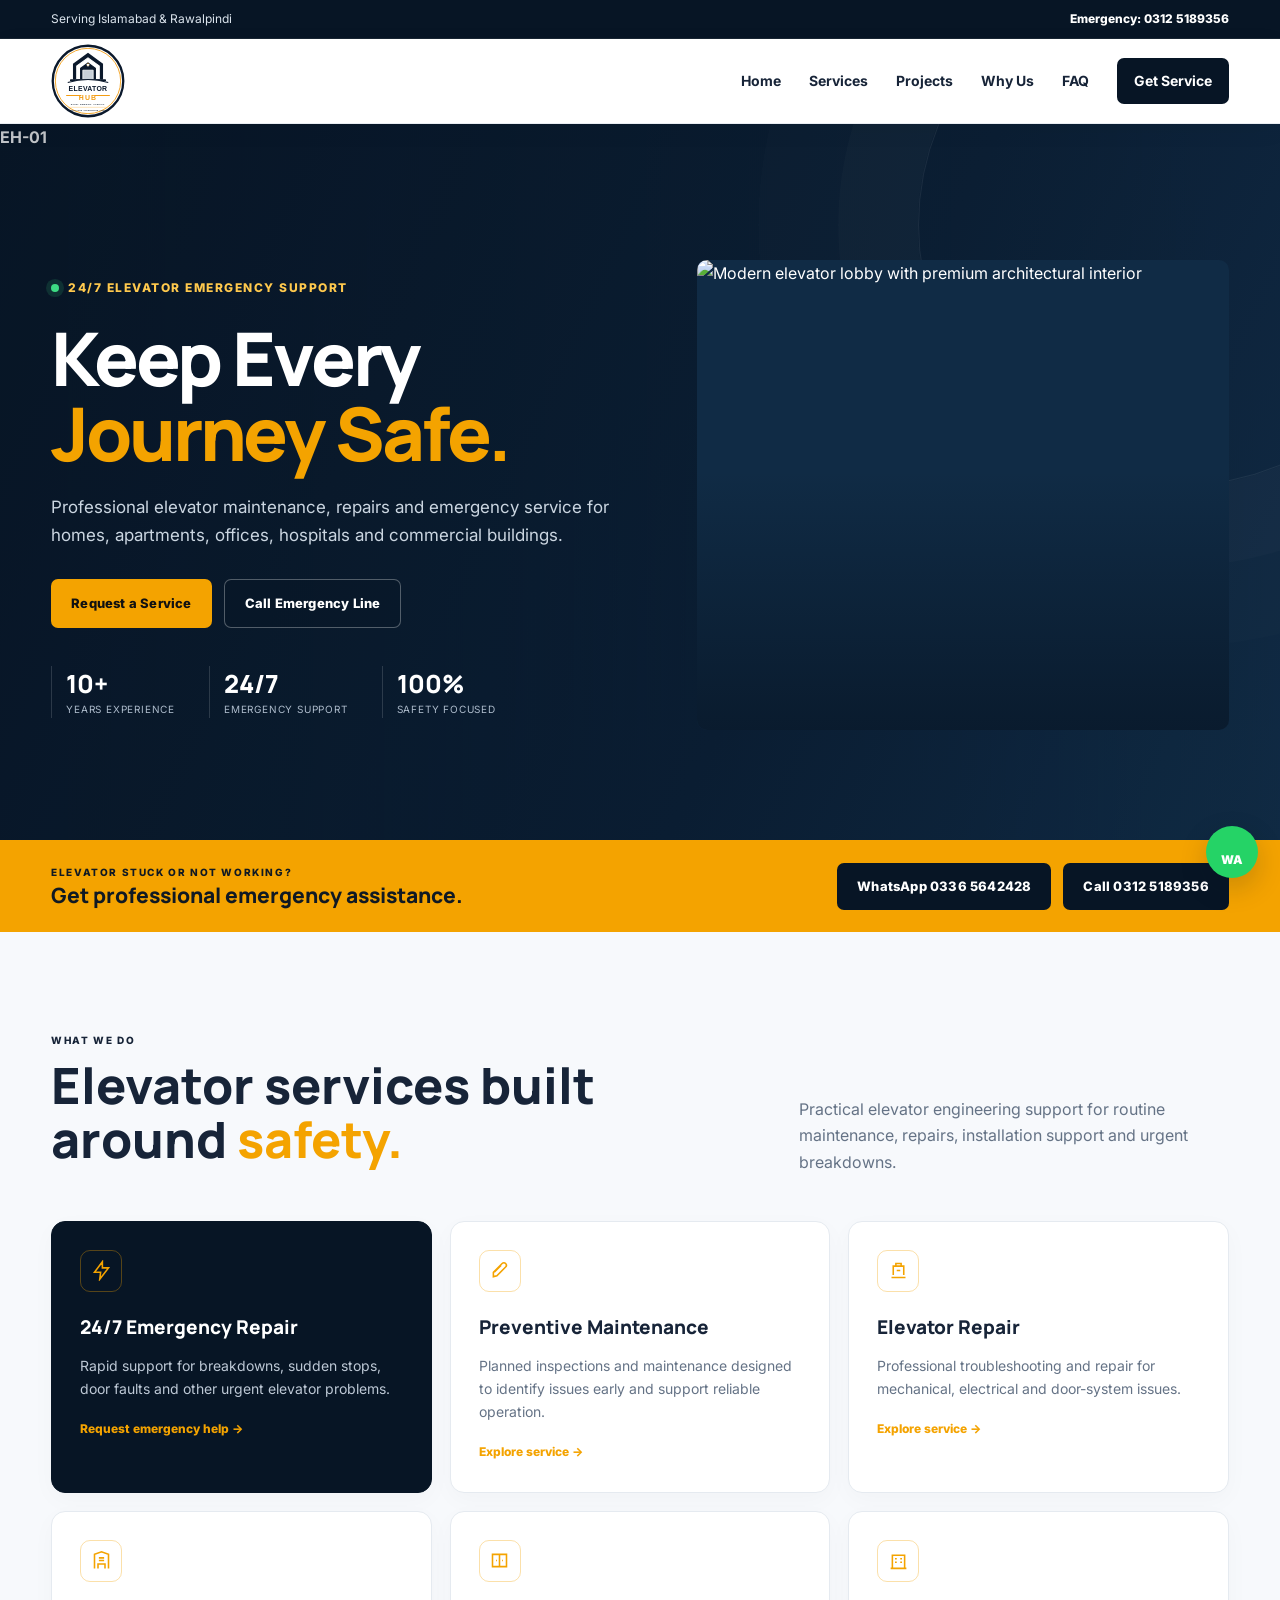
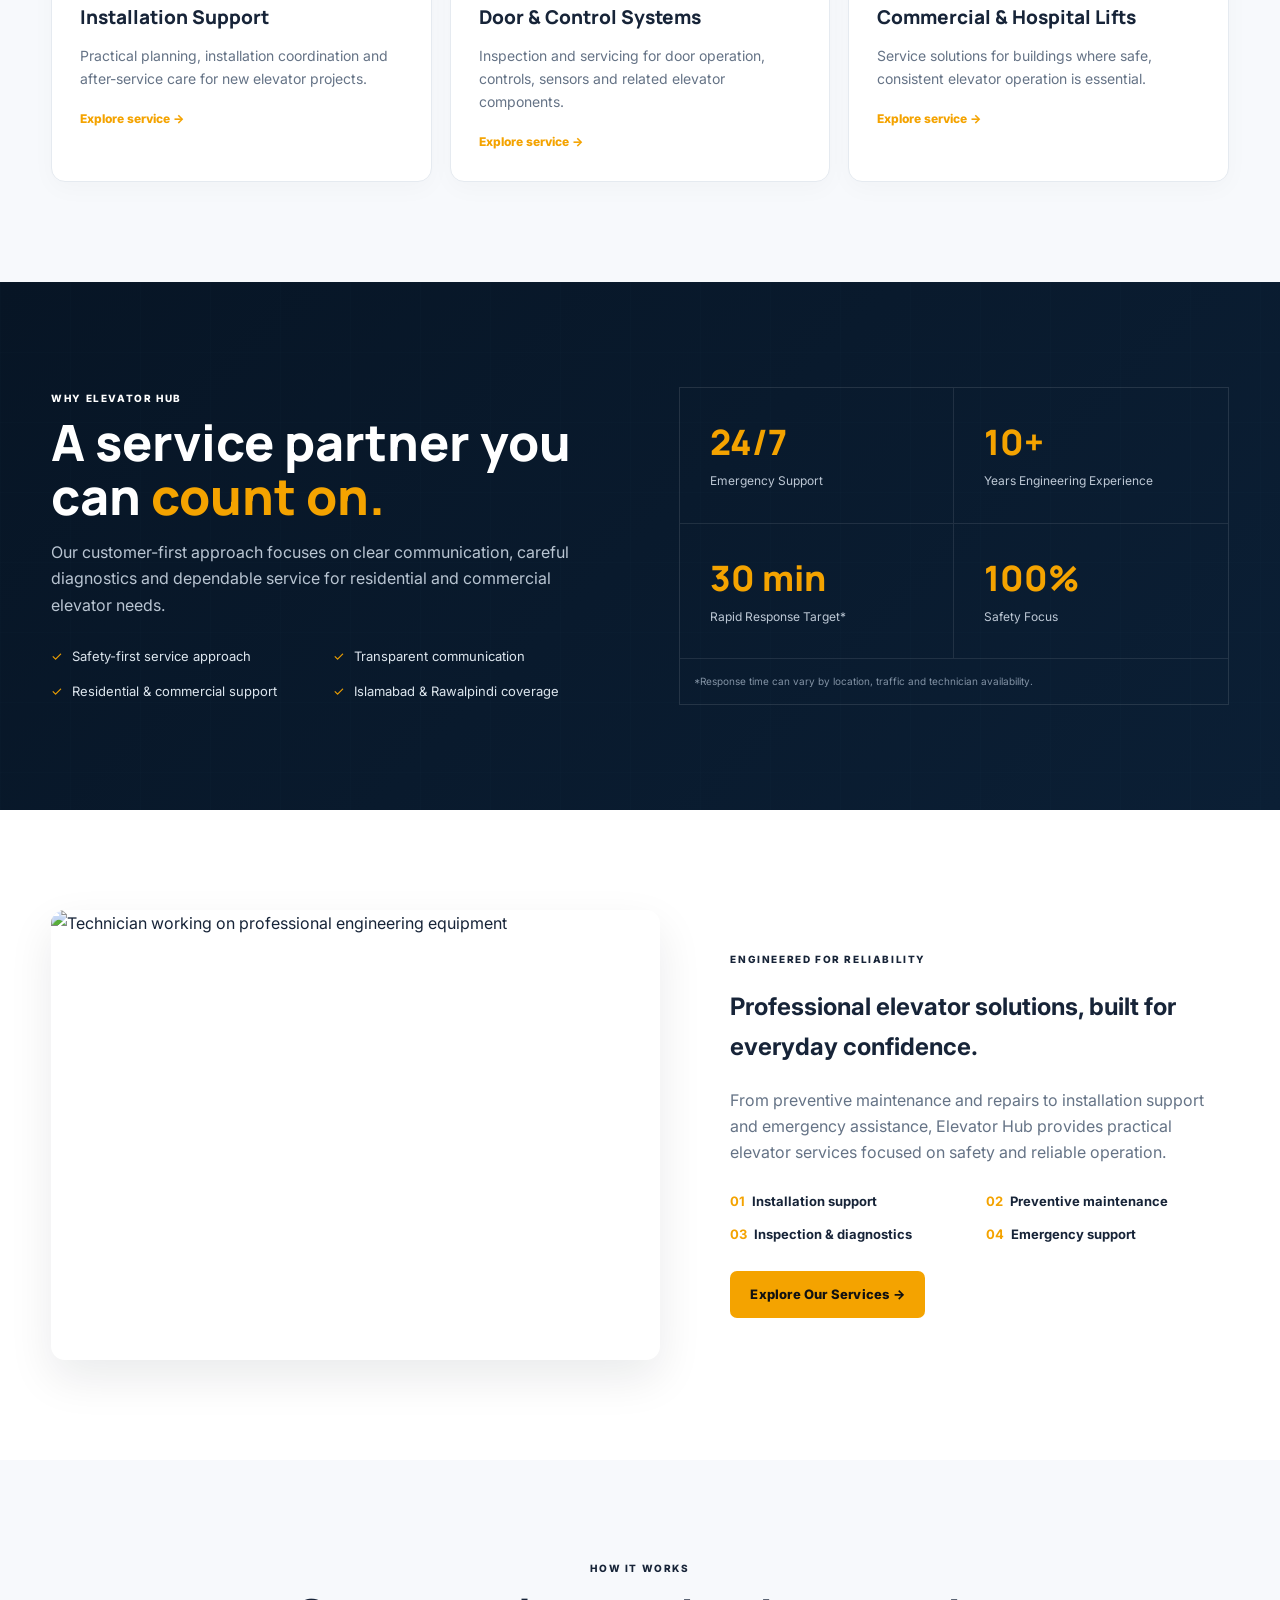
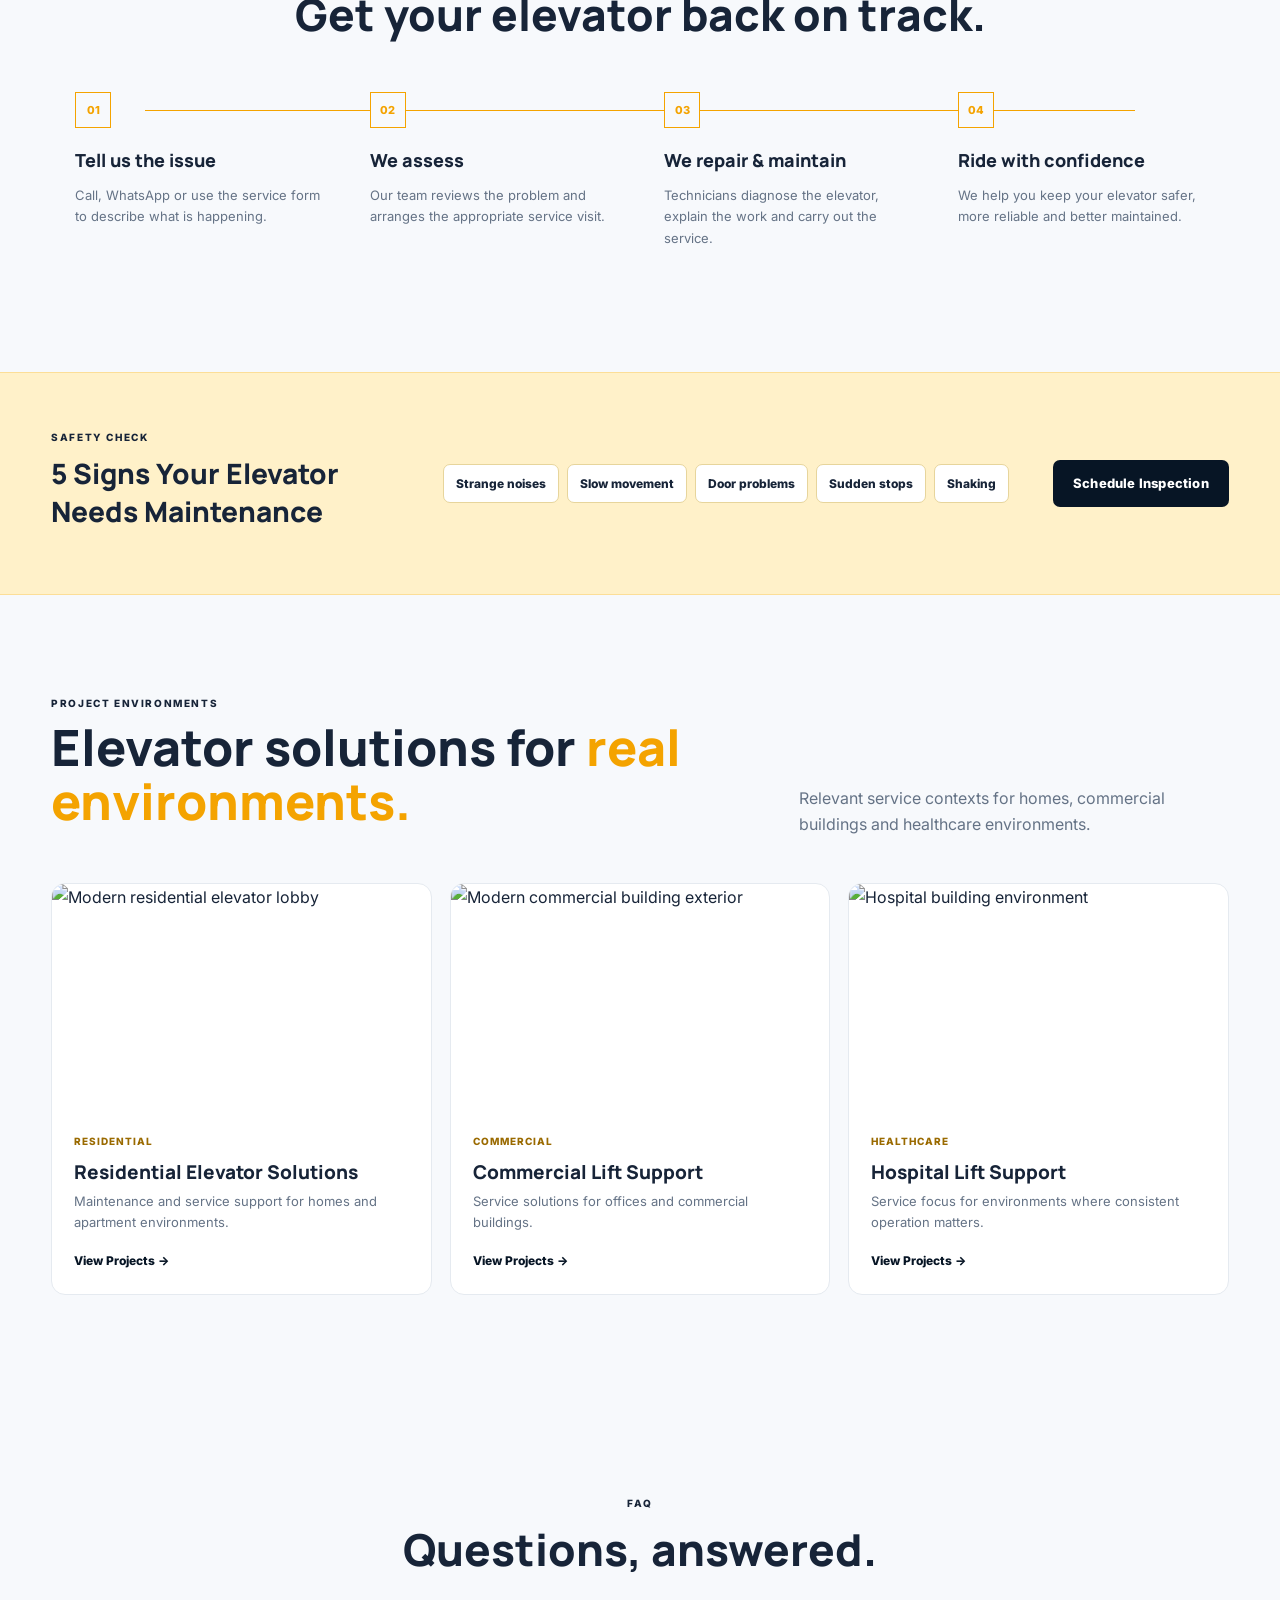
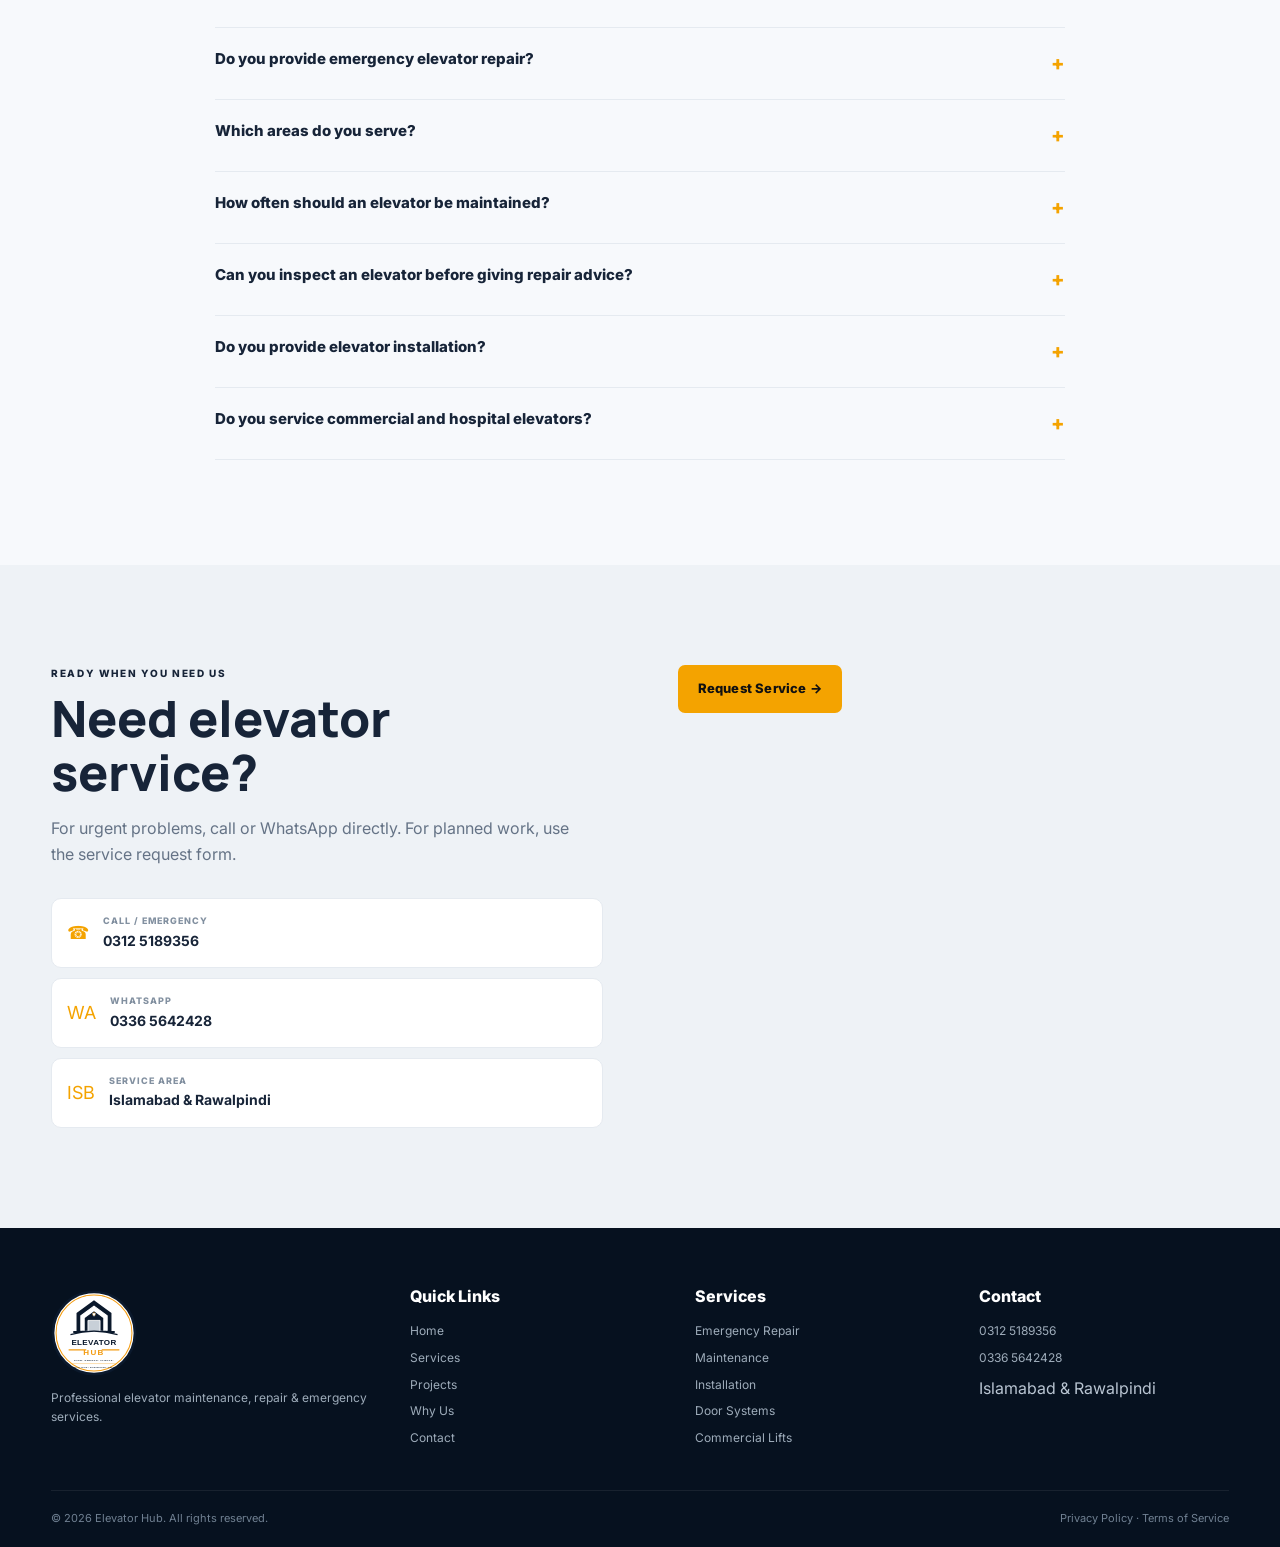
==== commit 2ccd84af: "Redesign homepage hero around elevator engineering" ====
--- a/index.html
+++ b/index.html
@@ -1 +1 @@
-<!doctype html><html lang="en"><head><meta charset="utf-8"><meta name="viewport" content="width=device-width,initial-scale=1"><meta name="description" content="Professional elevator installation, maintenance, repair and 24/7 emergency elevator services in Islamabad and Rawalpindi. Contact Elevator Hub for reliable elevator solutions."><meta name="theme-color" content="#071525"><title>Elevator Services in Islamabad & Rawalpindi | Elevator Hub</title><link rel="preconnect" href="https://fonts.googleapis.com"><link rel="preconnect" href="https://fonts.gstatic.com" crossorigin><link href="https://fonts.googleapis.com/css2?family=Inter:wght@400;500;600;700;800&family=Manrope:wght@700;800&display=swap" rel="stylesheet"><link rel="icon" href="assets/elevator-hub-logo.svg" type="image/svg+xml"><link rel="stylesheet" href="styles.css"></head><body><div class="topbar"><div class="container topbar-inner"><span>Serving Islamabad & Rawalpindi</span><a href="tel:+923125189356">Emergency: 0312 5189356</a></div></div><header class="header"><div class="container nav"><a class="brand" href="index.html" aria-label="Elevator Hub home"><img class="brand-logo" src="assets/elevator-hub-logo.svg" alt="Elevator Hub"></a><button class="menu-toggle" aria-label="Open menu" aria-expanded="false">☰</button><nav class="nav-links" aria-label="Primary navigation"><a href="index.html">Home</a><a href="services.html">Services</a><a href="projects.html">Projects</a><a href="about.html">Why Us</a><a href="index.html#faq">FAQ</a><a class="nav-cta" href="contact.html">Get Service</a></nav></div></header><main><section class="hero"><div class="hero-bg" aria-hidden="true"></div><div class="container hero-grid"><div><div class="eyebrow"><span class="pulse"></span>24/7 Elevator Emergency Support</div><h1>Keep Every <span>Journey Safe.</span></h1><p class="hero-lead">Professional elevator maintenance, repairs and emergency service for homes, apartments, offices, hospitals and commercial buildings.</p><div class="hero-actions"><a class="btn btn-gold" href="contact.html">Request a Service</a><a class="btn btn-outline" href="tel:+923125189356">Call Emergency Line</a></div><div class="trust-row"><div><strong>10+</strong><span>Years Experience</span></div><div><strong>24/7</strong><span>Emergency Support</span></div><div><strong>100%</strong><span>Safety Focused</span></div></div></div><div class="hero-card"><div class="hero-image"><img src="https://images.unsplash.com/photo-1545454675-3531b543be5d?auto=format&fit=crop&w=1200&q=85" alt="Modern architectural elevator interior" fetchpriority="high"><div class="hero-float"><div><small>24/7 Emergency Support</small><strong>Rapid technician response</strong></div><div class="live">● Technician support available</div></div></div></div></div></section><section class="emergency-strip"><div class="container emergency-inner"><div><small>Elevator stuck or not working?</small><strong>Get professional emergency assistance.</strong></div><div class="hero-actions" style="margin:0"><a class="btn btn-red" href="https://wa.me/923365642428?text=Hello%20Elevator%20Hub%2C%20I%20need%20emergency%20elevator%20service." target="_blank" rel="noopener">WhatsApp 0336 5642428</a><a class="btn btn-dark" href="tel:+923125189356">Call 0312 5189356</a></div></div></section><section class="section" id="services"><div class="container"><div class="section-head"><div><span class="kicker">WHAT WE DO</span><h2>Elevator services built around <span>safety.</span></h2></div><p>From routine maintenance to urgent breakdowns, Elevator Hub helps keep your elevator dependable and ready for daily use.</p></div><div class="service-grid"><article class="service-card featured"><div class="icon"><svg viewBox="0 0 24 24" fill="none" stroke="currentColor" stroke-width="1.8"><path d="M13 2 4 14h7l-1 8 10-13h-7z"/></svg></div><h3>24/7 Emergency Repair</h3><p>Rapid support for breakdowns, sudden stops, door faults and other urgent elevator problems.</p><a href="contact.html">Request emergency help →</a></article><article class="service-card"><div class="icon"><svg viewBox="0 0 24 24" fill="none" stroke="currentColor" stroke-width="1.8"><path d="M14 6 6 14M5 19l4-1 10-10a2.8 2.8 0 0 0-4-4L5 14z"/></svg></div><h3>Preventive Maintenance</h3><p>Planned inspections and maintenance designed to reduce downtime and identify issues early.</p><a href="services.html">Explore service →</a></article><article class="service-card"><div class="icon"><svg viewBox="0 0 24 24" fill="none" stroke="currentColor" stroke-width="1.8"><path d="M4 20h16M6 17V7h12v10M9 7V4h6v3M10 12h4"/></svg></div><h3>Elevator Repair</h3><p>Professional troubleshooting and repair for common mechanical, electrical and door-system issues.</p><a href="services.html">Explore service →</a></article><article class="service-card"><div class="icon"><svg viewBox="0 0 24 24" fill="none" stroke="currentColor" stroke-width="1.8"><path d="M4 21V5l8-3 8 3v16M8 21v-5h8v5M9 9h6M9 12h6"/></svg></div><h3>Installation Support</h3><p>Support for new elevator projects with practical planning, installation coordination and after-service care.</p><a href="services.html">Explore service →</a></article><article class="service-card"><div class="icon"><svg viewBox="0 0 24 24" fill="none" stroke="currentColor" stroke-width="1.8"><path d="M4 5h16v14H4zM12 5v14M8 12h1M15 12h1"/></svg></div><h3>Door & Control Systems</h3><p>Inspection and servicing for door operation, controls, sensors and related elevator components.</p><a href="services.html">Explore service →</a></article><article class="service-card"><div class="icon"><svg viewBox="0 0 24 24" fill="none" stroke="currentColor" stroke-width="1.8"><path d="M3 21h18M5 21V6h14v15M8 10h2M14 10h2M8 14h2M14 14h2"/></svg></div><h3>Commercial & Hospital Lifts</h3><p>Service solutions for buildings where safe, consistent elevator operation is essential.</p><a href="services.html">Explore service →</a></article></div></div></section><section class="dark-section" id="why-us"><div class="container split"><div><span class="kicker">WHY ELEVATOR HUB</span><h2>A service partner you can <span>count on.</span></h2><p>Our customer-first approach focuses on clear communication, careful diagnostics and dependable service for residential and commercial elevator needs.</p><div class="checks"><div class="check"><i>✓</i>Safety-first service approach</div><div class="check"><i>✓</i>Transparent communication</div><div class="check"><i>✓</i>Residential & commercial support</div><div class="check"><i>✓</i>Islamabad & Rawalpindi coverage</div></div></div><div class="stats-panel"><div class="stat"><strong>24/7</strong><span>Emergency Support</span></div><div class="stat"><strong>10+</strong><span>Years Engineering Experience</span></div><div class="stat"><strong>30 min</strong><span>Rapid Response Target*</span></div><div class="stat"><strong>100%</strong><span>Safety Focused</span></div><div class="note">*Response time can vary by location, traffic and technician availability.</div></div></div></section><section class="section engineering"><div class="container engineering-grid"><div class="engineering-media"><img loading="lazy" src="https://images.unsplash.com/photo-1512453979798-5ea266f8880c?auto=format&fit=crop&w=1200&q=85" alt="Modern commercial architecture and elevator environment"></div><div class="engineering-copy"><span class="kicker">ENGINEERED FOR RELIABILITY</span><h2>Professional elevator solutions, built for everyday confidence.</h2><p>Elevator Hub supports installation, maintenance, inspection, repair and emergency service with a practical focus on reliable operation and clear service communication.</p><div class="feature-list"><div><b>01</b>Installation support</div><div><b>02</b>Preventive maintenance</div><div><b>03</b>Inspection & diagnostics</div><div><b>04</b>Emergency support</div></div><a class="btn btn-gold" href="services.html">Explore Our Services →</a></div></div></section><section class="section" id="process"><div class="container"><div class="center-head"><span class="kicker">HOW IT WORKS</span><h2>Get your elevator back on track.</h2></div><div class="steps"><div class="step"><div class="step-dot">01</div><h3>Tell us the issue</h3><p>Call, WhatsApp or use the service form to describe what is happening.</p></div><div class="step"><div class="step-dot">02</div><h3>We assess</h3><p>Our team reviews the problem and arranges the appropriate service visit.</p></div><div class="step"><div class="step-dot">03</div><h3>We repair & maintain</h3><p>Technicians diagnose the elevator, explain the work and carry out the service.</p></div><div class="step"><div class="step-dot">04</div><h3>Ride with confidence</h3><p>We help you keep your elevator safer, more reliable and better maintained.</p></div></div></div></section><section class="warning"><div class="container warning-inner"><div><span class="kicker">SAFETY CHECK</span><h2>5 Signs Your Elevator Needs Maintenance</h2></div><div class="warning-list"><span>Strange noises</span><span>Slow movement</span><span>Door problems</span><span>Sudden stops</span><span>Shaking</span></div><a class="btn btn-dark" href="contact.html">Schedule Inspection</a></div></section><section class="section" id="projects"><div class="container"><div class="section-head"><div><span class="kicker">PROJECTS</span><h2>Elevator solutions for <span>real environments.</span></h2></div><p>Explore the types of environments Elevator Hub is positioned to support.</p></div><div class="projects-preview"><article class="project-card"><img loading="lazy" src="https://images.unsplash.com/photo-1600607687920-4e2a09cf159d?auto=format&fit=crop&w=900&q=80" alt="Residential interior environment"><div class="project-body"><small>Residential</small><h3>Residential Elevator Solutions</h3><p>Maintenance and service support for homes and apartment environments.</p><a href="projects.html">View Projects →</a></div></article><article class="project-card"><img loading="lazy" src="https://images.unsplash.com/photo-1486406146926-c627a92ad1ab?auto=format&fit=crop&w=900&q=80" alt="Modern commercial building"><div class="project-body"><small>Commercial</small><h3>Commercial Lift Support</h3><p>Service solutions for offices and commercial buildings.</p><a href="projects.html">View Projects →</a></div></article><article class="project-card"><img loading="lazy" src="https://images.unsplash.com/photo-1586773860418-d37222d8fce3?auto=format&fit=crop&w=900&q=80" alt="Hospital interior"><div class="project-body"><small>Healthcare</small><h3>Hospital Lift Support</h3><p>Service focus for environments where consistent operation matters.</p><a href="projects.html">View Projects →</a></div></article></div></div></section><section class="section faq-section" id="faq"><div class="container narrow"><div class="center-head"><span class="kicker">FAQ</span><h2>Questions, answered.</h2></div><div class="faq-list"><details><summary>Do you provide emergency elevator repair?</summary><p>Yes. Elevator Hub offers emergency support for urgent elevator breakdowns and related faults. For immediate assistance, call 0312 5189356 or WhatsApp 0336 5642428.</p></details><details><summary>Which areas do you serve?</summary><p>Our service focus is Islamabad and Rawalpindi. Contact us with your location so we can confirm service availability.</p></details><details><summary>How often should an elevator be maintained?</summary><p>Maintenance frequency depends on elevator type, usage, manufacturer requirements and local safety requirements. A qualified technician should assess the appropriate maintenance schedule.</p></details><details><summary>Can you inspect an elevator before giving repair advice?</summary><p>Yes. An inspection can help identify the cause of a fault and determine what service or repair is appropriate.</p></details><details><summary>Do you provide elevator installation?</summary><p>Elevator Hub provides installation support. Contact the team to discuss the requirements of your project.</p></details><details><summary>Do you service commercial and hospital elevators?</summary><p>Yes. Commercial and hospital lift service is included in the business service offering.</p></details></div></div></section><section class="contact-section"><div class="container contact-grid"><div><span class="kicker">READY WHEN YOU NEED US</span><h2>Need elevator service?</h2><p>For urgent problems, call or WhatsApp directly. For planned work, use the service request form.</p><div class="contact-cards"><a href="tel:+923125189356"><span>☎</span><div><small>CALL / EMERGENCY</small><strong>0312 5189356</strong></div></a><a href="https://wa.me/923365642428" target="_blank" rel="noopener"><span>WA</span><div><small>WHATSAPP</small><strong>0336 5642428</strong></div></a><div><span>ISB</span><div><small>SERVICE AREA</small><strong>Islamabad & Rawalpindi</strong></div></div></div></div><div><a class="btn btn-gold" href="contact.html">Request Service →</a></div></div></section></main><footer><div class="container footer-grid"><div><a class="brand footer-brand" href="index.html" aria-label="Elevator Hub home"><img class="brand-logo" src="assets/elevator-hub-logo.svg" alt="Elevator Hub"></a><p>Professional elevator maintenance, repair & emergency services.</p></div><div><div class="footer-title">Quick Links</div><a href="index.html">Home</a><a href="services.html">Services</a><a href="projects.html">Projects</a><a href="about.html">Why Us</a><a href="contact.html">Contact</a></div><div><div class="footer-title">Services</div><a href="services.html">Emergency Repair</a><a href="services.html">Maintenance</a><a href="services.html">Installation</a><a href="services.html">Door Systems</a><a href="services.html">Commercial Lifts</a></div><div><div class="footer-title">Contact</div><a href="tel:+923125189356">0312 5189356</a><a href="https://wa.me/923365642428">0336 5642428</a><span>Islamabad & Rawalpindi</span></div></div><div class="container copyright"><span>© 2026 Elevator Hub. All rights reserved.</span><span>Privacy Policy · Terms of Service</span></div></footer><a class="floating-wa" href="https://wa.me/923365642428" target="_blank" rel="noopener" aria-label="Chat on WhatsApp">WA</a><script src="script.js"></script></body></html>+<!doctype html><html lang="en"><head><meta charset="utf-8"><meta name="viewport" content="width=device-width,initial-scale=1"><meta name="description" content="Elevator Hub provides elevator installation support, maintenance, repair and emergency services in Islamabad and Rawalpindi, Pakistan."><meta name="theme-color" content="#071525"><title>Elevator Services in Islamabad & Rawalpindi | Elevator Hub</title><link rel="preconnect" href="https://fonts.googleapis.com"><link rel="preconnect" href="https://fonts.gstatic.com" crossorigin><link href="https://fonts.googleapis.com/css2?family=Inter:wght@400;500;600;700;800&family=Manrope:wght@700;800&display=swap" rel="stylesheet"><link rel="icon" href="assets/elevator-hub-logo.svg" type="image/svg+xml"><link rel="stylesheet" href="styles.css"></head><body><div class="topbar"><div class="container topbar-inner"><span>Serving Islamabad & Rawalpindi</span><a href="tel:+923125189356">Emergency: 0312 5189356</a></div></div><header class="header"><div class="container nav"><a class="brand" href="index.html" aria-label="Elevator Hub home"><img class="brand-logo" src="assets/elevator-hub-logo.svg" alt="Elevator Hub"></a><button class="menu-toggle" aria-label="Open menu" aria-expanded="false">☰</button><nav class="nav-links" aria-label="Primary navigation"><a href="index.html">Home</a><a href="services.html">Services</a><a href="projects.html">Projects</a><a href="about.html">Why Us</a><a href="#faq">FAQ</a><a class="nav-cta" href="contact.html">Get Service</a></nav></div></header><main><section class="hero"><div class="hero-bg" aria-hidden="true"></div><div class="hero-tech" aria-hidden="true"><span></span><span></span><span></span><b>EH-01</b></div><div class="container hero-grid"><div class="hero-copy"><div class="eyebrow"><span class="pulse"></span>24/7 Elevator Emergency Support</div><h1>Keep Every <span>Journey Safe.</span></h1><p class="hero-lead">Professional elevator maintenance, repairs and emergency service for homes, apartments, offices, hospitals and commercial buildings.</p><div class="hero-actions"><a class="btn btn-gold" href="contact.html">Request a Service</a><a class="btn btn-outline" href="tel:+923125189356">Call Emergency Line</a></div><div class="trust-row"><div><strong>10+</strong><span>Years Experience</span></div><div><strong>24/7</strong><span>Emergency Support</span></div><div><strong>100%</strong><span>Safety Focused</span></div></div></div><div class="hero-visual"><div class="hero-image"><img src="https://images.unsplash.com/photo-1524758631624-e2822e304c36?auto=format&fit=crop&w=1400&q=88" alt="Modern elevator lobby with premium architectural interior" fetchpriority="high"><div class="hero-label">ELEVATOR SERVICE SYSTEM <strong>EH-01</strong></div><div class="floor-indicator"><span>01</span><span>02</span><span class="active">03</span><span>04</span></div><div class="hero-status"><div><small>24/7 EMERGENCY SUPPORT</small><strong>Rapid technician response</strong></div><div class="live"><i></i>Technician support available</div></div></div></div></div></section><section class="emergency-strip"><div class="container emergency-inner"><div><small>Elevator stuck or not working?</small><strong>Get professional emergency assistance.</strong></div><div class="hero-actions" style="margin:0"><a class="btn btn-dark" href="https://wa.me/923365642428?text=Hello%20Elevator%20Hub%2C%20I%20need%20emergency%20elevator%20service." target="_blank" rel="noopener">WhatsApp 0336 5642428</a><a class="btn btn-dark" href="tel:+923125189356">Call 0312 5189356</a></div></div></section><section class="section" id="services"><div class="container"><div class="section-head"><div><span class="kicker">WHAT WE DO</span><h2>Elevator services built around <span>safety.</span></h2></div><p>Practical elevator engineering support for routine maintenance, repairs, installation support and urgent breakdowns.</p></div><div class="service-grid"><article class="service-card featured"><div class="icon"><svg viewBox="0 0 24 24" fill="none" stroke="currentColor" stroke-width="1.8"><path d="M13 2 4 14h7l-1 8 10-13h-7z"/></svg></div><h3>24/7 Emergency Repair</h3><p>Rapid support for breakdowns, sudden stops, door faults and other urgent elevator problems.</p><a href="contact.html">Request emergency help →</a></article><article class="service-card"><div class="icon"><svg viewBox="0 0 24 24" fill="none" stroke="currentColor" stroke-width="1.8"><path d="M14 6 6 14M5 19l4-1 10-10a2.8 2.8 0 0 0-4-4L5 14z"/></svg></div><h3>Preventive Maintenance</h3><p>Planned inspections and maintenance designed to identify issues early and support reliable operation.</p><a href="services.html">Explore service →</a></article><article class="service-card"><div class="icon"><svg viewBox="0 0 24 24" fill="none" stroke="currentColor" stroke-width="1.8"><path d="M4 20h16M6 17V7h12v10M9 7V4h6v3M10 12h4"/></svg></div><h3>Elevator Repair</h3><p>Professional troubleshooting and repair for mechanical, electrical and door-system issues.</p><a href="services.html">Explore service →</a></article><article class="service-card"><div class="icon"><svg viewBox="0 0 24 24" fill="none" stroke="currentColor" stroke-width="1.8"><path d="M4 21V5l8-3 8 3v16M8 21v-5h8v5M9 9h6M9 12h6"/></svg></div><h3>Installation Support</h3><p>Practical planning, installation coordination and after-service care for new elevator projects.</p><a href="services.html">Explore service →</a></article><article class="service-card"><div class="icon"><svg viewBox="0 0 24 24" fill="none" stroke="currentColor" stroke-width="1.8"><path d="M4 5h16v14H4zM12 5v14M8 12h1M15 12h1"/></svg></div><h3>Door & Control Systems</h3><p>Inspection and servicing for door operation, controls, sensors and related elevator components.</p><a href="services.html">Explore service →</a></article><article class="service-card"><div class="icon"><svg viewBox="0 0 24 24" fill="none" stroke="currentColor" stroke-width="1.8"><path d="M3 21h18M5 21V6h14v15M8 10h2M14 10h2M8 14h2M14 14h2"/></svg></div><h3>Commercial & Hospital Lifts</h3><p>Service solutions for buildings where safe, consistent elevator operation is essential.</p><a href="services.html">Explore service →</a></article></div></div></section><section class="dark-section" id="why-us"><div class="container split"><div><span class="kicker">WHY ELEVATOR HUB</span><h2>A service partner you can <span>count on.</span></h2><p>Our customer-first approach focuses on clear communication, careful diagnostics and dependable service for residential and commercial elevator needs.</p><div class="checks"><div class="check"><i>✓</i>Safety-first service approach</div><div class="check"><i>✓</i>Transparent communication</div><div class="check"><i>✓</i>Residential & commercial support</div><div class="check"><i>✓</i>Islamabad & Rawalpindi coverage</div></div></div><div class="stats-panel"><div class="stat"><strong>24/7</strong><span>Emergency Support</span></div><div class="stat"><strong>10+</strong><span>Years Engineering Experience</span></div><div class="stat"><strong>30 min</strong><span>Rapid Response Target*</span></div><div class="stat"><strong>100%</strong><span>Safety Focus</span></div><div class="note">*Response time can vary by location, traffic and technician availability.</div></div></div></section><section class="section engineering"><div class="container engineering-grid"><div class="engineering-media"><img loading="lazy" src="https://images.unsplash.com/photo-1581091226825-a6a2a5aee158?auto=format&fit=crop&w=1200&q=88" alt="Technician working on professional engineering equipment"></div><div class="engineering-copy"><span class="kicker">ENGINEERED FOR RELIABILITY</span><h2>Professional elevator solutions, built for everyday confidence.</h2><p>From preventive maintenance and repairs to installation support and emergency assistance, Elevator Hub provides practical elevator services focused on safety and reliable operation.</p><div class="feature-list"><div><b>01</b>Installation support</div><div><b>02</b>Preventive maintenance</div><div><b>03</b>Inspection & diagnostics</div><div><b>04</b>Emergency support</div></div><a class="btn btn-gold" href="services.html">Explore Our Services →</a></div></div></section><section class="section" id="process"><div class="container"><div class="center-head"><span class="kicker">HOW IT WORKS</span><h2>Get your elevator back on track.</h2></div><div class="steps"><div class="step"><div class="step-dot">01</div><h3>Tell us the issue</h3><p>Call, WhatsApp or use the service form to describe what is happening.</p></div><div class="step"><div class="step-dot">02</div><h3>We assess</h3><p>Our team reviews the problem and arranges the appropriate service visit.</p></div><div class="step"><div class="step-dot">03</div><h3>We repair & maintain</h3><p>Technicians diagnose the elevator, explain the work and carry out the service.</p></div><div class="step"><div class="step-dot">04</div><h3>Ride with confidence</h3><p>We help you keep your elevator safer, more reliable and better maintained.</p></div></div></div></section><section class="warning"><div class="container warning-inner"><div><span class="kicker">SAFETY CHECK</span><h2>5 Signs Your Elevator Needs Maintenance</h2></div><div class="warning-list"><span>Strange noises</span><span>Slow movement</span><span>Door problems</span><span>Sudden stops</span><span>Shaking</span></div><a class="btn btn-dark" href="contact.html">Schedule Inspection</a></div></section><section class="section" id="projects"><div class="container"><div class="section-head"><div><span class="kicker">PROJECT ENVIRONMENTS</span><h2>Elevator solutions for <span>real environments.</span></h2></div><p>Relevant service contexts for homes, commercial buildings and healthcare environments.</p></div><div class="projects-preview"><article class="project-card"><img loading="lazy" src="https://images.unsplash.com/photo-1550226891-ef816aed4a98?auto=format&fit=crop&w=900&q=85" alt="Modern residential elevator lobby"><div class="project-body"><small>Residential</small><h3>Residential Elevator Solutions</h3><p>Maintenance and service support for homes and apartment environments.</p><a href="projects.html">View Projects →</a></div></article><article class="project-card"><img loading="lazy" src="https://images.unsplash.com/photo-1486406146926-c627a92ad1ab?auto=format&fit=crop&w=900&q=85" alt="Modern commercial building exterior"><div class="project-body"><small>Commercial</small><h3>Commercial Lift Support</h3><p>Service solutions for offices and commercial buildings.</p><a href="projects.html">View Projects →</a></div></article><article class="project-card"><img loading="lazy" src="https://images.unsplash.com/photo-1586773860418-d37222d8fce3?auto=format&fit=crop&w=900&q=85" alt="Hospital building environment"><div class="project-body"><small>Healthcare</small><h3>Hospital Lift Support</h3><p>Service focus for environments where consistent operation matters.</p><a href="projects.html">View Projects →</a></div></article></div></div></section><section class="section faq-section" id="faq"><div class="container narrow"><div class="center-head"><span class="kicker">FAQ</span><h2>Questions, answered.</h2></div><div class="faq-list"><details><summary>Do you provide emergency elevator repair?</summary><p>Yes. Elevator Hub offers emergency support for urgent elevator breakdowns and related faults. For immediate assistance, call 0312 5189356 or WhatsApp 0336 5642428.</p></details><details><summary>Which areas do you serve?</summary><p>Our service focus is Islamabad and Rawalpindi. Contact us with your location so we can confirm service availability.</p></details><details><summary>How often should an elevator be maintained?</summary><p>Maintenance frequency depends on elevator type, usage, manufacturer requirements and local safety requirements. A qualified technician should assess the appropriate maintenance schedule.</p></details><details><summary>Can you inspect an elevator before giving repair advice?</summary><p>Yes. An inspection can help identify the cause of a fault and determine what service or repair is appropriate.</p></details><details><summary>Do you provide elevator installation?</summary><p>Elevator Hub provides installation support. Contact the team to discuss the requirements of your project.</p></details><details><summary>Do you service commercial and hospital elevators?</summary><p>Yes. Commercial and hospital lift service is included in the business service offering.</p></details></div></div></section><section class="contact-section"><div class="container contact-grid"><div><span class="kicker">READY WHEN YOU NEED US</span><h2>Need elevator service?</h2><p>For urgent problems, call or WhatsApp directly. For planned work, use the service request form.</p><div class="contact-cards"><a href="tel:+923125189356"><span>☎</span><div><small>CALL / EMERGENCY</small><strong>0312 5189356</strong></div></a><a href="https://wa.me/923365642428" target="_blank" rel="noopener"><span>WA</span><div><small>WHATSAPP</small><strong>0336 5642428</strong></div></a><div><span>ISB</span><div><small>SERVICE AREA</small><strong>Islamabad & Rawalpindi</strong></div></div></div></div><div><a class="btn btn-gold" href="contact.html">Request Service →</a></div></div></section></main><footer><div class="container footer-grid"><div><a class="brand footer-brand" href="index.html" aria-label="Elevator Hub home"><img class="brand-logo" src="assets/elevator-hub-logo.svg" alt="Elevator Hub"></a><p>Professional elevator maintenance, repair & emergency services.</p></div><div><div class="footer-title">Quick Links</div><a href="index.html">Home</a><a href="services.html">Services</a><a href="projects.html">Projects</a><a href="about.html">Why Us</a><a href="contact.html">Contact</a></div><div><div class="footer-title">Services</div><a href="services.html">Emergency Repair</a><a href="services.html">Maintenance</a><a href="services.html">Installation</a><a href="services.html">Door Systems</a><a href="services.html">Commercial Lifts</a></div><div><div class="footer-title">Contact</div><a href="tel:+923125189356">0312 5189356</a><a href="https://wa.me/923365642428">0336 5642428</a><span>Islamabad & Rawalpindi</span></div></div><div class="container copyright"><span>© 2026 Elevator Hub. All rights reserved.</span><span>Privacy Policy · Terms of Service</span></div></footer><a class="floating-wa" href="https://wa.me/923365642428" target="_blank" rel="noopener" aria-label="Chat on WhatsApp">WA</a><script src="script.js"></script></body></html>
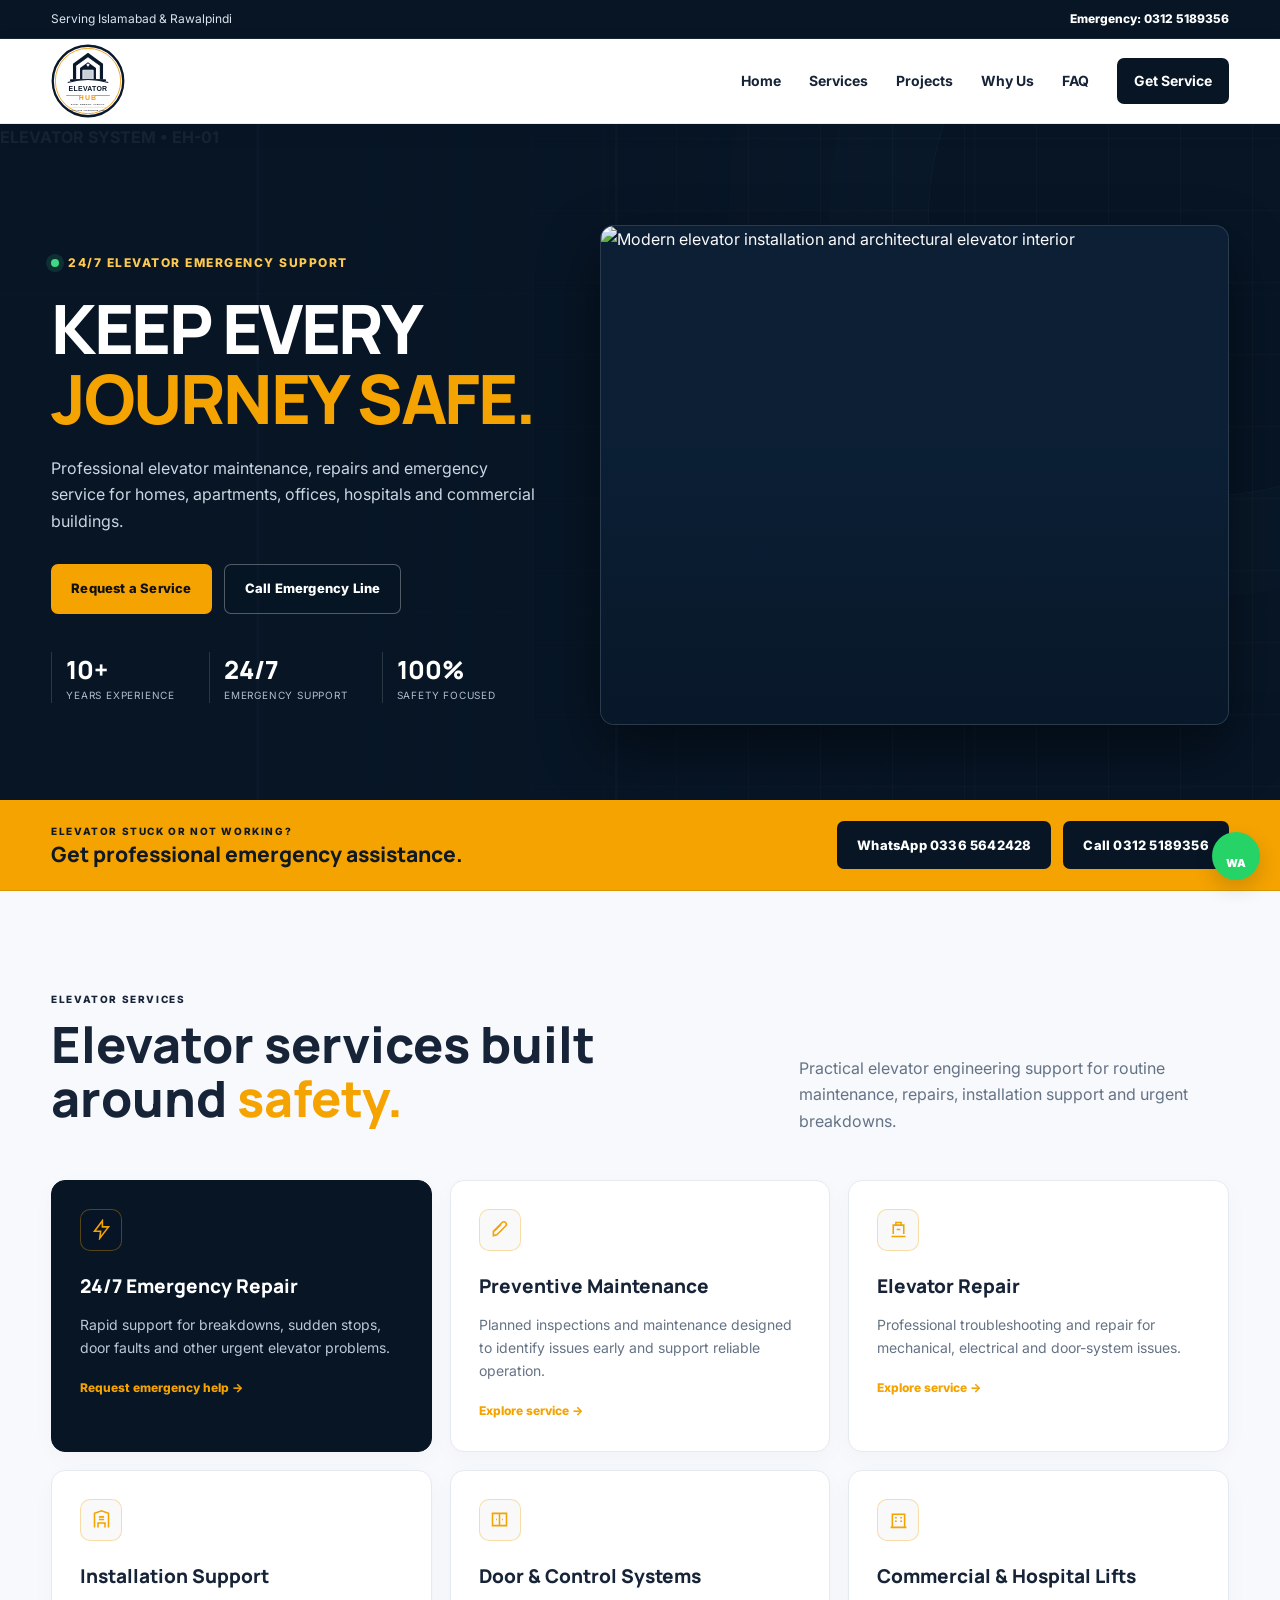
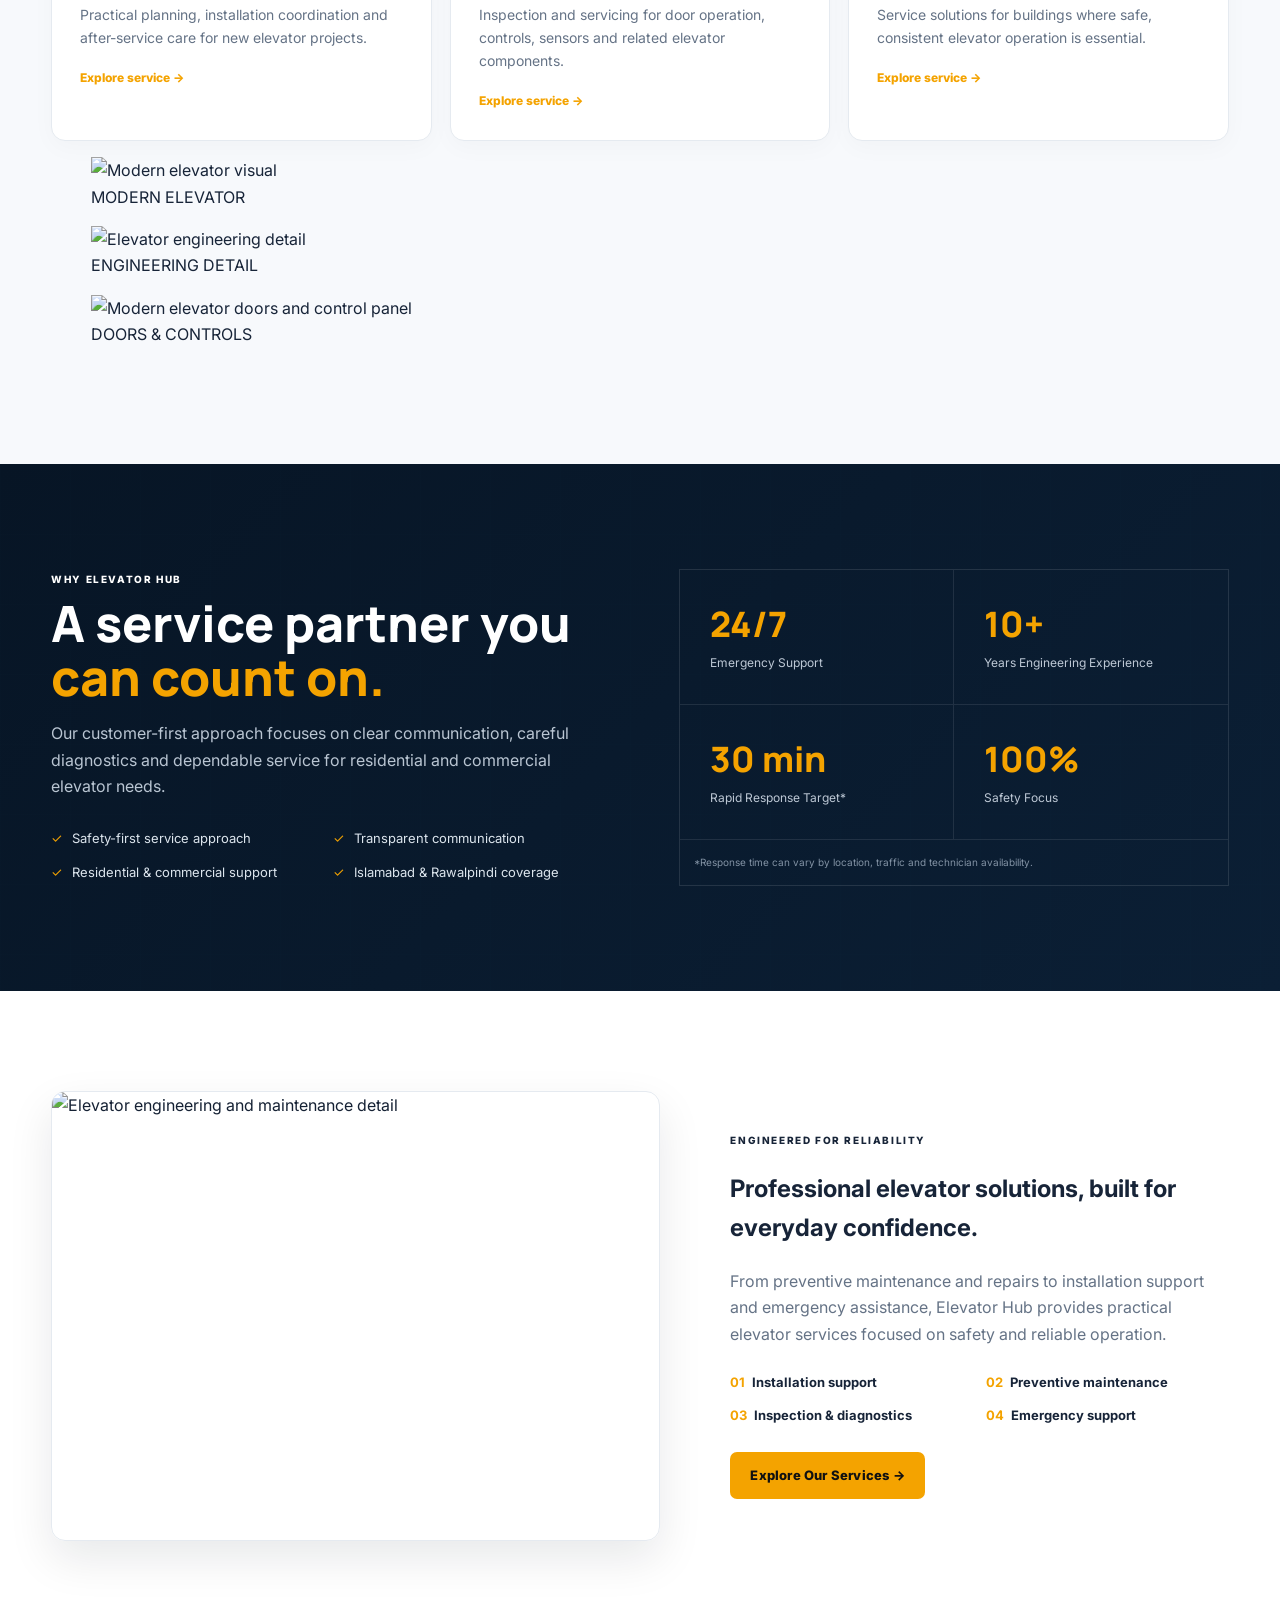
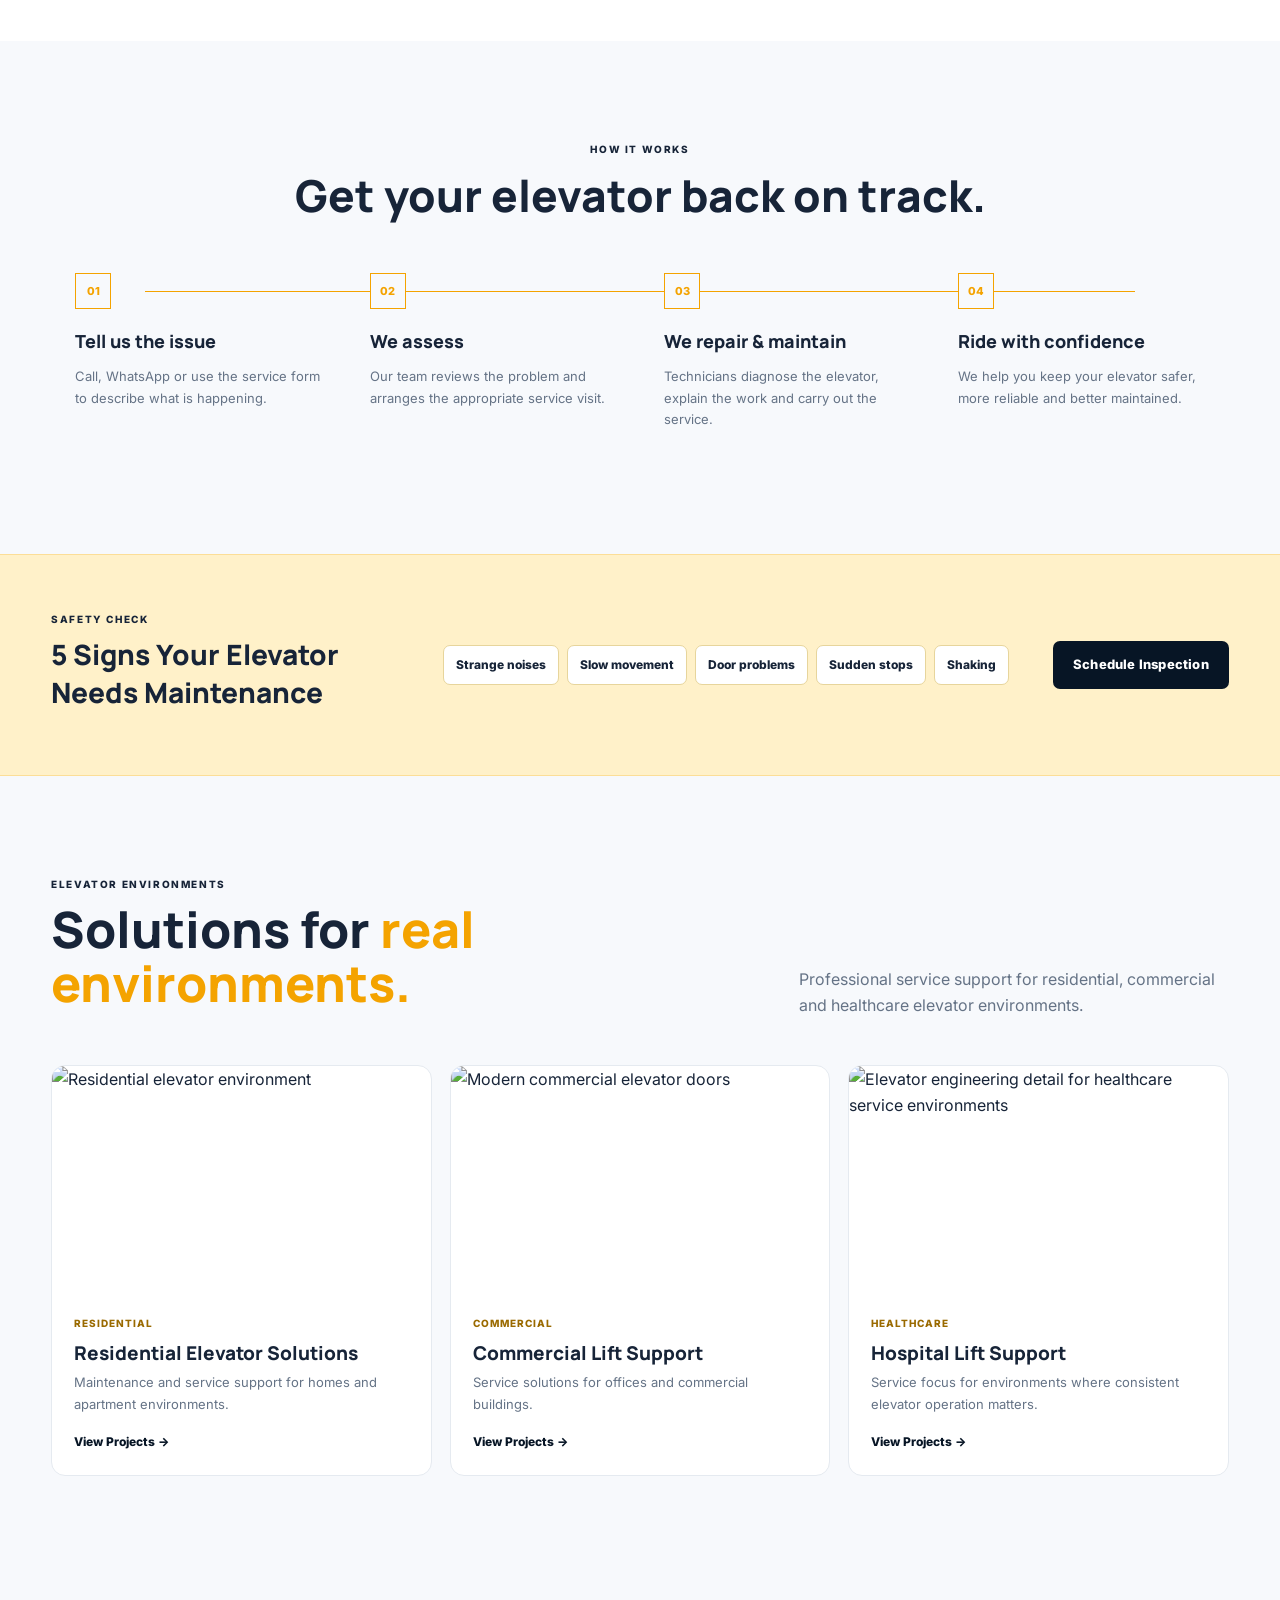
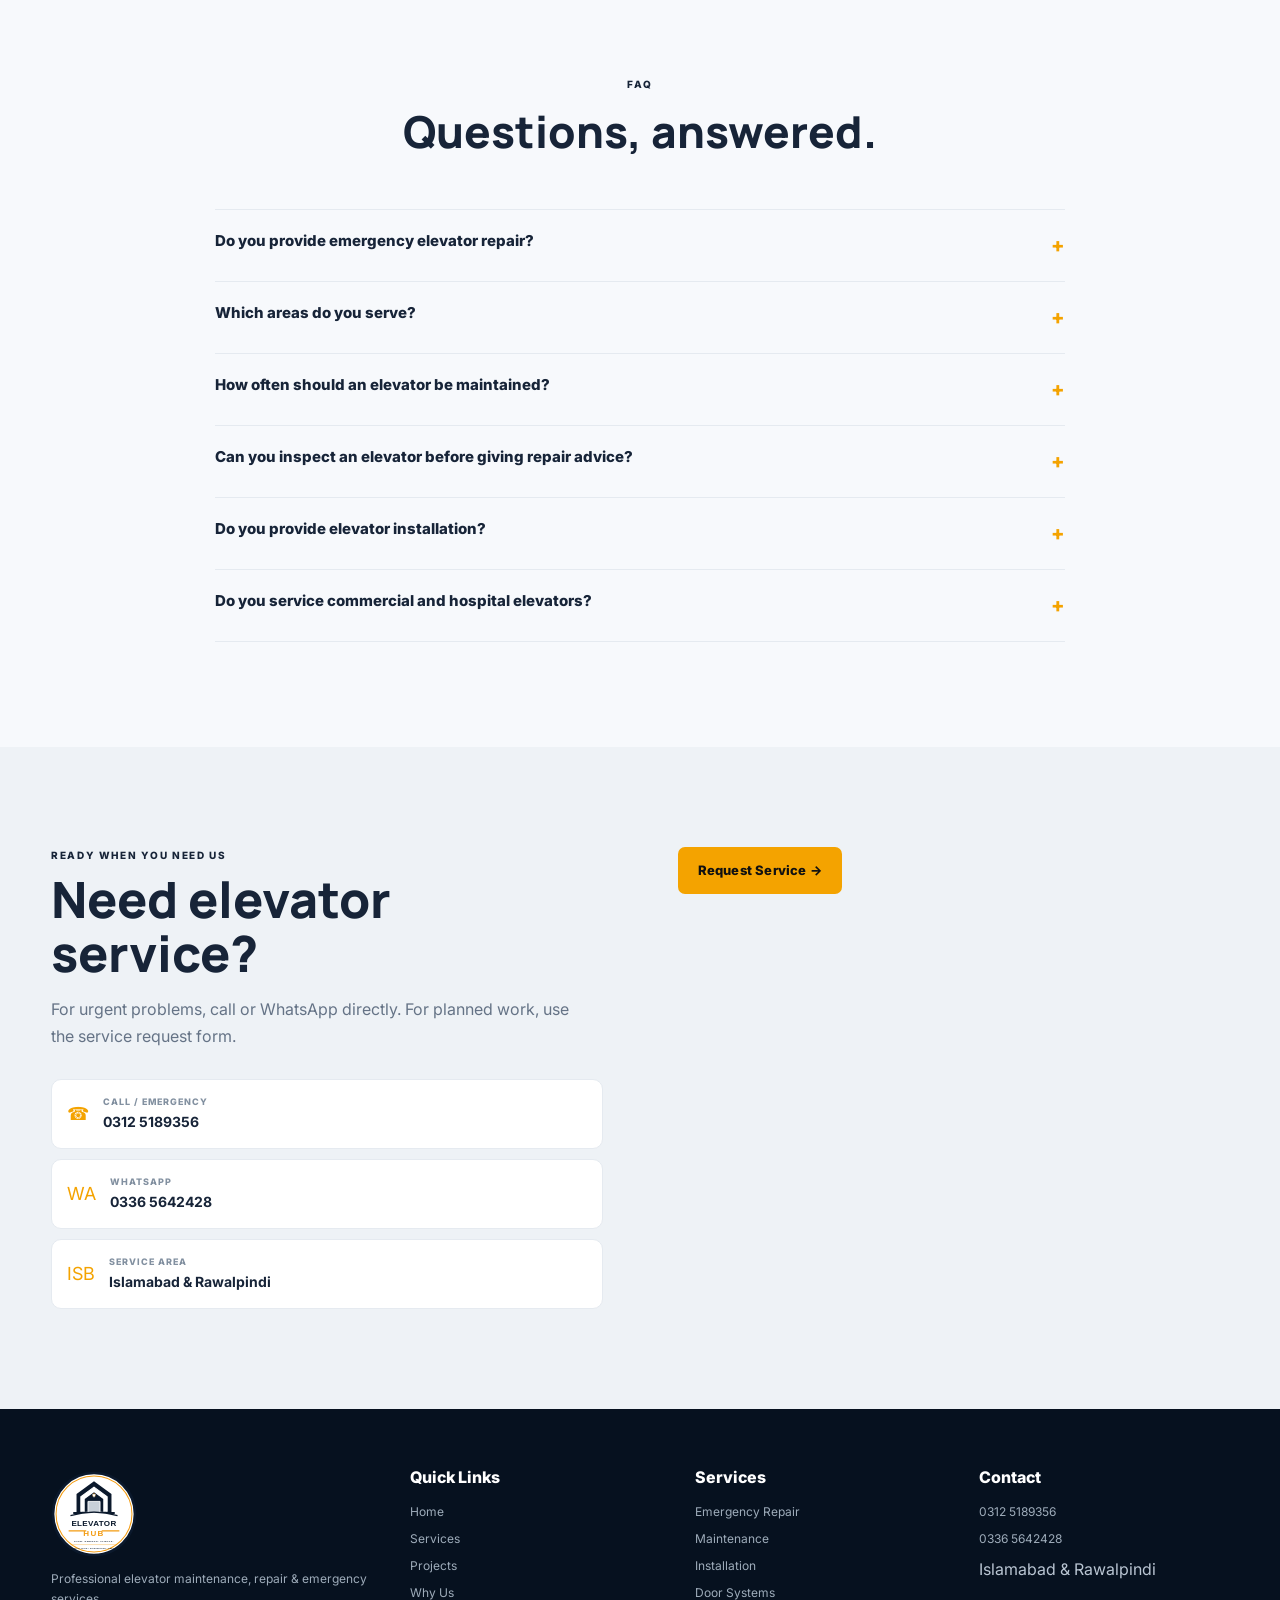
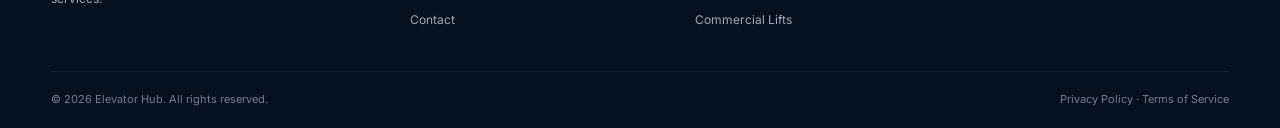
==== commit 2d9ecd88: "Replace homepage hero with elevator-focused visuals" ====
--- a/index.html
+++ b/index.html
@@ -1 +1 @@
-<!doctype html><html lang="en"><head><meta charset="utf-8"><meta name="viewport" content="width=device-width,initial-scale=1"><meta name="description" content="Elevator Hub provides elevator installation support, maintenance, repair and emergency services in Islamabad and Rawalpindi, Pakistan."><meta name="theme-color" content="#071525"><title>Elevator Services in Islamabad & Rawalpindi | Elevator Hub</title><link rel="preconnect" href="https://fonts.googleapis.com"><link rel="preconnect" href="https://fonts.gstatic.com" crossorigin><link href="https://fonts.googleapis.com/css2?family=Inter:wght@400;500;600;700;800&family=Manrope:wght@700;800&display=swap" rel="stylesheet"><link rel="icon" href="assets/elevator-hub-logo.svg" type="image/svg+xml"><link rel="stylesheet" href="styles.css"></head><body><div class="topbar"><div class="container topbar-inner"><span>Serving Islamabad & Rawalpindi</span><a href="tel:+923125189356">Emergency: 0312 5189356</a></div></div><header class="header"><div class="container nav"><a class="brand" href="index.html" aria-label="Elevator Hub home"><img class="brand-logo" src="assets/elevator-hub-logo.svg" alt="Elevator Hub"></a><button class="menu-toggle" aria-label="Open menu" aria-expanded="false">☰</button><nav class="nav-links" aria-label="Primary navigation"><a href="index.html">Home</a><a href="services.html">Services</a><a href="projects.html">Projects</a><a href="about.html">Why Us</a><a href="#faq">FAQ</a><a class="nav-cta" href="contact.html">Get Service</a></nav></div></header><main><section class="hero"><div class="hero-bg" aria-hidden="true"></div><div class="hero-tech" aria-hidden="true"><span></span><span></span><span></span><b>EH-01</b></div><div class="container hero-grid"><div class="hero-copy"><div class="eyebrow"><span class="pulse"></span>24/7 Elevator Emergency Support</div><h1>Keep Every <span>Journey Safe.</span></h1><p class="hero-lead">Professional elevator maintenance, repairs and emergency service for homes, apartments, offices, hospitals and commercial buildings.</p><div class="hero-actions"><a class="btn btn-gold" href="contact.html">Request a Service</a><a class="btn btn-outline" href="tel:+923125189356">Call Emergency Line</a></div><div class="trust-row"><div><strong>10+</strong><span>Years Experience</span></div><div><strong>24/7</strong><span>Emergency Support</span></div><div><strong>100%</strong><span>Safety Focused</span></div></div></div><div class="hero-visual"><div class="hero-image"><img src="https://images.unsplash.com/photo-1524758631624-e2822e304c36?auto=format&fit=crop&w=1400&q=88" alt="Modern elevator lobby with premium architectural interior" fetchpriority="high"><div class="hero-label">ELEVATOR SERVICE SYSTEM <strong>EH-01</strong></div><div class="floor-indicator"><span>01</span><span>02</span><span class="active">03</span><span>04</span></div><div class="hero-status"><div><small>24/7 EMERGENCY SUPPORT</small><strong>Rapid technician response</strong></div><div class="live"><i></i>Technician support available</div></div></div></div></div></section><section class="emergency-strip"><div class="container emergency-inner"><div><small>Elevator stuck or not working?</small><strong>Get professional emergency assistance.</strong></div><div class="hero-actions" style="margin:0"><a class="btn btn-dark" href="https://wa.me/923365642428?text=Hello%20Elevator%20Hub%2C%20I%20need%20emergency%20elevator%20service." target="_blank" rel="noopener">WhatsApp 0336 5642428</a><a class="btn btn-dark" href="tel:+923125189356">Call 0312 5189356</a></div></div></section><section class="section" id="services"><div class="container"><div class="section-head"><div><span class="kicker">WHAT WE DO</span><h2>Elevator services built around <span>safety.</span></h2></div><p>Practical elevator engineering support for routine maintenance, repairs, installation support and urgent breakdowns.</p></div><div class="service-grid"><article class="service-card featured"><div class="icon"><svg viewBox="0 0 24 24" fill="none" stroke="currentColor" stroke-width="1.8"><path d="M13 2 4 14h7l-1 8 10-13h-7z"/></svg></div><h3>24/7 Emergency Repair</h3><p>Rapid support for breakdowns, sudden stops, door faults and other urgent elevator problems.</p><a href="contact.html">Request emergency help →</a></article><article class="service-card"><div class="icon"><svg viewBox="0 0 24 24" fill="none" stroke="currentColor" stroke-width="1.8"><path d="M14 6 6 14M5 19l4-1 10-10a2.8 2.8 0 0 0-4-4L5 14z"/></svg></div><h3>Preventive Maintenance</h3><p>Planned inspections and maintenance designed to identify issues early and support reliable operation.</p><a href="services.html">Explore service →</a></article><article class="service-card"><div class="icon"><svg viewBox="0 0 24 24" fill="none" stroke="currentColor" stroke-width="1.8"><path d="M4 20h16M6 17V7h12v10M9 7V4h6v3M10 12h4"/></svg></div><h3>Elevator Repair</h3><p>Professional troubleshooting and repair for mechanical, electrical and door-system issues.</p><a href="services.html">Explore service →</a></article><article class="service-card"><div class="icon"><svg viewBox="0 0 24 24" fill="none" stroke="currentColor" stroke-width="1.8"><path d="M4 21V5l8-3 8 3v16M8 21v-5h8v5M9 9h6M9 12h6"/></svg></div><h3>Installation Support</h3><p>Practical planning, installation coordination and after-service care for new elevator projects.</p><a href="services.html">Explore service →</a></article><article class="service-card"><div class="icon"><svg viewBox="0 0 24 24" fill="none" stroke="currentColor" stroke-width="1.8"><path d="M4 5h16v14H4zM12 5v14M8 12h1M15 12h1"/></svg></div><h3>Door & Control Systems</h3><p>Inspection and servicing for door operation, controls, sensors and related elevator components.</p><a href="services.html">Explore service →</a></article><article class="service-card"><div class="icon"><svg viewBox="0 0 24 24" fill="none" stroke="currentColor" stroke-width="1.8"><path d="M3 21h18M5 21V6h14v15M8 10h2M14 10h2M8 14h2M14 14h2"/></svg></div><h3>Commercial & Hospital Lifts</h3><p>Service solutions for buildings where safe, consistent elevator operation is essential.</p><a href="services.html">Explore service →</a></article></div></div></section><section class="dark-section" id="why-us"><div class="container split"><div><span class="kicker">WHY ELEVATOR HUB</span><h2>A service partner you can <span>count on.</span></h2><p>Our customer-first approach focuses on clear communication, careful diagnostics and dependable service for residential and commercial elevator needs.</p><div class="checks"><div class="check"><i>✓</i>Safety-first service approach</div><div class="check"><i>✓</i>Transparent communication</div><div class="check"><i>✓</i>Residential & commercial support</div><div class="check"><i>✓</i>Islamabad & Rawalpindi coverage</div></div></div><div class="stats-panel"><div class="stat"><strong>24/7</strong><span>Emergency Support</span></div><div class="stat"><strong>10+</strong><span>Years Engineering Experience</span></div><div class="stat"><strong>30 min</strong><span>Rapid Response Target*</span></div><div class="stat"><strong>100%</strong><span>Safety Focus</span></div><div class="note">*Response time can vary by location, traffic and technician availability.</div></div></div></section><section class="section engineering"><div class="container engineering-grid"><div class="engineering-media"><img loading="lazy" src="https://images.unsplash.com/photo-1581091226825-a6a2a5aee158?auto=format&fit=crop&w=1200&q=88" alt="Technician working on professional engineering equipment"></div><div class="engineering-copy"><span class="kicker">ENGINEERED FOR RELIABILITY</span><h2>Professional elevator solutions, built for everyday confidence.</h2><p>From preventive maintenance and repairs to installation support and emergency assistance, Elevator Hub provides practical elevator services focused on safety and reliable operation.</p><div class="feature-list"><div><b>01</b>Installation support</div><div><b>02</b>Preventive maintenance</div><div><b>03</b>Inspection & diagnostics</div><div><b>04</b>Emergency support</div></div><a class="btn btn-gold" href="services.html">Explore Our Services →</a></div></div></section><section class="section" id="process"><div class="container"><div class="center-head"><span class="kicker">HOW IT WORKS</span><h2>Get your elevator back on track.</h2></div><div class="steps"><div class="step"><div class="step-dot">01</div><h3>Tell us the issue</h3><p>Call, WhatsApp or use the service form to describe what is happening.</p></div><div class="step"><div class="step-dot">02</div><h3>We assess</h3><p>Our team reviews the problem and arranges the appropriate service visit.</p></div><div class="step"><div class="step-dot">03</div><h3>We repair & maintain</h3><p>Technicians diagnose the elevator, explain the work and carry out the service.</p></div><div class="step"><div class="step-dot">04</div><h3>Ride with confidence</h3><p>We help you keep your elevator safer, more reliable and better maintained.</p></div></div></div></section><section class="warning"><div class="container warning-inner"><div><span class="kicker">SAFETY CHECK</span><h2>5 Signs Your Elevator Needs Maintenance</h2></div><div class="warning-list"><span>Strange noises</span><span>Slow movement</span><span>Door problems</span><span>Sudden stops</span><span>Shaking</span></div><a class="btn btn-dark" href="contact.html">Schedule Inspection</a></div></section><section class="section" id="projects"><div class="container"><div class="section-head"><div><span class="kicker">PROJECT ENVIRONMENTS</span><h2>Elevator solutions for <span>real environments.</span></h2></div><p>Relevant service contexts for homes, commercial buildings and healthcare environments.</p></div><div class="projects-preview"><article class="project-card"><img loading="lazy" src="https://images.unsplash.com/photo-1550226891-ef816aed4a98?auto=format&fit=crop&w=900&q=85" alt="Modern residential elevator lobby"><div class="project-body"><small>Residential</small><h3>Residential Elevator Solutions</h3><p>Maintenance and service support for homes and apartment environments.</p><a href="projects.html">View Projects →</a></div></article><article class="project-card"><img loading="lazy" src="https://images.unsplash.com/photo-1486406146926-c627a92ad1ab?auto=format&fit=crop&w=900&q=85" alt="Modern commercial building exterior"><div class="project-body"><small>Commercial</small><h3>Commercial Lift Support</h3><p>Service solutions for offices and commercial buildings.</p><a href="projects.html">View Projects →</a></div></article><article class="project-card"><img loading="lazy" src="https://images.unsplash.com/photo-1586773860418-d37222d8fce3?auto=format&fit=crop&w=900&q=85" alt="Hospital building environment"><div class="project-body"><small>Healthcare</small><h3>Hospital Lift Support</h3><p>Service focus for environments where consistent operation matters.</p><a href="projects.html">View Projects →</a></div></article></div></div></section><section class="section faq-section" id="faq"><div class="container narrow"><div class="center-head"><span class="kicker">FAQ</span><h2>Questions, answered.</h2></div><div class="faq-list"><details><summary>Do you provide emergency elevator repair?</summary><p>Yes. Elevator Hub offers emergency support for urgent elevator breakdowns and related faults. For immediate assistance, call 0312 5189356 or WhatsApp 0336 5642428.</p></details><details><summary>Which areas do you serve?</summary><p>Our service focus is Islamabad and Rawalpindi. Contact us with your location so we can confirm service availability.</p></details><details><summary>How often should an elevator be maintained?</summary><p>Maintenance frequency depends on elevator type, usage, manufacturer requirements and local safety requirements. A qualified technician should assess the appropriate maintenance schedule.</p></details><details><summary>Can you inspect an elevator before giving repair advice?</summary><p>Yes. An inspection can help identify the cause of a fault and determine what service or repair is appropriate.</p></details><details><summary>Do you provide elevator installation?</summary><p>Elevator Hub provides installation support. Contact the team to discuss the requirements of your project.</p></details><details><summary>Do you service commercial and hospital elevators?</summary><p>Yes. Commercial and hospital lift service is included in the business service offering.</p></details></div></div></section><section class="contact-section"><div class="container contact-grid"><div><span class="kicker">READY WHEN YOU NEED US</span><h2>Need elevator service?</h2><p>For urgent problems, call or WhatsApp directly. For planned work, use the service request form.</p><div class="contact-cards"><a href="tel:+923125189356"><span>☎</span><div><small>CALL / EMERGENCY</small><strong>0312 5189356</strong></div></a><a href="https://wa.me/923365642428" target="_blank" rel="noopener"><span>WA</span><div><small>WHATSAPP</small><strong>0336 5642428</strong></div></a><div><span>ISB</span><div><small>SERVICE AREA</small><strong>Islamabad & Rawalpindi</strong></div></div></div></div><div><a class="btn btn-gold" href="contact.html">Request Service →</a></div></div></section></main><footer><div class="container footer-grid"><div><a class="brand footer-brand" href="index.html" aria-label="Elevator Hub home"><img class="brand-logo" src="assets/elevator-hub-logo.svg" alt="Elevator Hub"></a><p>Professional elevator maintenance, repair & emergency services.</p></div><div><div class="footer-title">Quick Links</div><a href="index.html">Home</a><a href="services.html">Services</a><a href="projects.html">Projects</a><a href="about.html">Why Us</a><a href="contact.html">Contact</a></div><div><div class="footer-title">Services</div><a href="services.html">Emergency Repair</a><a href="services.html">Maintenance</a><a href="services.html">Installation</a><a href="services.html">Door Systems</a><a href="services.html">Commercial Lifts</a></div><div><div class="footer-title">Contact</div><a href="tel:+923125189356">0312 5189356</a><a href="https://wa.me/923365642428">0336 5642428</a><span>Islamabad & Rawalpindi</span></div></div><div class="container copyright"><span>© 2026 Elevator Hub. All rights reserved.</span><span>Privacy Policy · Terms of Service</span></div></footer><a class="floating-wa" href="https://wa.me/923365642428" target="_blank" rel="noopener" aria-label="Chat on WhatsApp">WA</a><script src="script.js"></script></body></html>+<!doctype html><html lang="en"><head><meta charset="utf-8"><meta name="viewport" content="width=device-width,initial-scale=1"><meta name="description" content="Elevator Hub provides elevator installation support, maintenance, repair and emergency services in Islamabad and Rawalpindi, Pakistan."><meta name="theme-color" content="#071525"><title>Elevator Services in Islamabad & Rawalpindi | Elevator Hub</title><link rel="preconnect" href="https://fonts.googleapis.com"><link rel="preconnect" href="https://fonts.gstatic.com" crossorigin><link href="https://fonts.googleapis.com/css2?family=Inter:wght@400;500;600;700;800&family=Manrope:wght@700;800&display=swap" rel="stylesheet"><link rel="icon" href="assets/elevator-hub-logo.svg" type="image/svg+xml"><link rel="stylesheet" href="styles.css"><link rel="stylesheet" href="homepage.css"></head><body><div class="topbar"><div class="container topbar-inner"><span>Serving Islamabad & Rawalpindi</span><a href="tel:+923125189356">Emergency: 0312 5189356</a></div></div><header class="header"><div class="container nav"><a class="brand" href="index.html" aria-label="Elevator Hub home"><img class="brand-logo" src="assets/elevator-hub-logo.svg" alt="Elevator Hub"></a><button class="menu-toggle" aria-label="Open menu" aria-expanded="false">☰</button><nav class="nav-links" aria-label="Primary navigation"><a href="index.html">Home</a><a href="services.html">Services</a><a href="projects.html">Projects</a><a href="about.html">Why Us</a><a href="#faq">FAQ</a><a class="nav-cta" href="contact.html">Get Service</a></nav></div></header><main><section class="hero"><div class="hero-bg" aria-hidden="true"></div><div class="hero-tech" aria-hidden="true"><span></span><span></span><span></span><b>ELEVATOR SYSTEM • EH-01</b></div><div class="container hero-grid"><div class="hero-copy"><div class="eyebrow"><span class="pulse"></span>24/7 ELEVATOR EMERGENCY SUPPORT</div><h1>KEEP EVERY <span>JOURNEY SAFE.</span></h1><p class="hero-lead">Professional elevator maintenance, repairs and emergency service for homes, apartments, offices, hospitals and commercial buildings.</p><div class="hero-actions"><a class="btn btn-gold" href="contact.html">Request a Service</a><a class="btn btn-outline" href="tel:+923125189356">Call Emergency Line</a></div><div class="trust-row"><div><strong>10+</strong><span>Years Experience</span></div><div><strong>24/7</strong><span>Emergency Support</span></div><div><strong>100%</strong><span>Safety Focused</span></div></div></div><div class="hero-visual"><div class="hero-image"><img src="assets/elevator.jpg" alt="Modern elevator installation and architectural elevator interior" fetchpriority="high"><div class="hero-label">ELEVATOR SERVICE SYSTEM <strong>EH-01</strong></div><div class="floor-indicator" aria-label="Elevator floor indicator"><span>01</span><span>02</span><span class="active">03</span><span>04</span></div><div class="hero-status"><div><small>24/7 EMERGENCY SUPPORT</small><strong>Rapid technician response</strong></div><div class="live"><i></i>Technician support available</div></div></div></div></div></section><section class="emergency-strip"><div class="container emergency-inner"><div><small>ELEVATOR STUCK OR NOT WORKING?</small><strong>Get professional emergency assistance.</strong></div><div class="hero-actions" style="margin:0"><a class="btn btn-dark" href="https://wa.me/923365642428?text=Hello%20Elevator%20Hub%2C%20I%20need%20emergency%20elevator%20service." target="_blank" rel="noopener">WhatsApp 0336 5642428</a><a class="btn btn-dark" href="tel:+923125189356">Call 0312 5189356</a></div></div></section><section class="section" id="services"><div class="container"><div class="section-head"><div><span class="kicker">ELEVATOR SERVICES</span><h2>Elevator services built around <span>safety.</span></h2></div><p>Practical elevator engineering support for routine maintenance, repairs, installation support and urgent breakdowns.</p></div><div class="service-grid"><article class="service-card featured"><div class="icon"><svg viewBox="0 0 24 24" fill="none" stroke="currentColor" stroke-width="1.8"><path d="M13 2 4 14h7l-1 8 10-13h-7z"/></svg></div><h3>24/7 Emergency Repair</h3><p>Rapid support for breakdowns, sudden stops, door faults and other urgent elevator problems.</p><a href="contact.html">Request emergency help →</a></article><article class="service-card"><div class="icon"><svg viewBox="0 0 24 24" fill="none" stroke="currentColor" stroke-width="1.8"><path d="M14 6 6 14M5 19l4-1 10-10a2.8 2.8 0 0 0-4-4L5 14z"/></svg></div><h3>Preventive Maintenance</h3><p>Planned inspections and maintenance designed to identify issues early and support reliable operation.</p><a href="services.html">Explore service →</a></article><article class="service-card"><div class="icon"><svg viewBox="0 0 24 24" fill="none" stroke="currentColor" stroke-width="1.8"><path d="M4 20h16M6 17V7h12v10M9 7V4h6v3M10 12h4"/></svg></div><h3>Elevator Repair</h3><p>Professional troubleshooting and repair for mechanical, electrical and door-system issues.</p><a href="services.html">Explore service →</a></article><article class="service-card"><div class="icon"><svg viewBox="0 0 24 24" fill="none" stroke="currentColor" stroke-width="1.8"><path d="M4 21V5l8-3 8 3v16M8 21v-5h8v5M9 9h6M9 12h6"/></svg></div><h3>Installation Support</h3><p>Practical planning, installation coordination and after-service care for new elevator projects.</p><a href="services.html">Explore service →</a></article><article class="service-card"><div class="icon"><svg viewBox="0 0 24 24" fill="none" stroke="currentColor" stroke-width="1.8"><path d="M4 5h16v14H4zM12 5v14M8 12h1M15 12h1"/></svg></div><h3>Door & Control Systems</h3><p>Inspection and servicing for door operation, controls, sensors and related elevator components.</p><a href="services.html">Explore service →</a></article><article class="service-card"><div class="icon"><svg viewBox="0 0 24 24" fill="none" stroke="currentColor" stroke-width="1.8"><path d="M3 21h18M5 21V6h14v15M8 10h2M14 10h2M8 14h2M14 14h2"/></svg></div><h3>Commercial & Hospital Lifts</h3><p>Service solutions for buildings where safe, consistent elevator operation is essential.</p><a href="services.html">Explore service →</a></article></div><div class="elevator-visual-rail"><figure><img loading="lazy" src="assets/elevator.jpg" alt="Modern elevator visual"><figcaption>MODERN ELEVATOR</figcaption></figure><figure><img loading="lazy" src="assets/elevator-detail.jpg" alt="Elevator engineering detail"><figcaption>ENGINEERING DETAIL</figcaption></figure><figure><img loading="lazy" src="https://images.unsplash.com/photo-1775880306367-a6de8a01f91b?auto=format&fit=crop&w=1200&q=82" alt="Modern elevator doors and control panel"><figcaption>DOORS & CONTROLS</figcaption></figure></div></div></section><section class="dark-section" id="why-us"><div class="container split"><div><span class="kicker">WHY ELEVATOR HUB</span><h2>A service partner you <span>can count on.</span></h2><p>Our customer-first approach focuses on clear communication, careful diagnostics and dependable service for residential and commercial elevator needs.</p><div class="checks"><div class="check"><i>✓</i>Safety-first service approach</div><div class="check"><i>✓</i>Transparent communication</div><div class="check"><i>✓</i>Residential & commercial support</div><div class="check"><i>✓</i>Islamabad & Rawalpindi coverage</div></div></div><div class="stats-panel"><div class="stat"><strong>24/7</strong><span>Emergency Support</span></div><div class="stat"><strong>10+</strong><span>Years Engineering Experience</span></div><div class="stat"><strong>30 min</strong><span>Rapid Response Target*</span></div><div class="stat"><strong>100%</strong><span>Safety Focus</span></div><div class="note">*Response time can vary by location, traffic and technician availability.</div></div></div></section><section class="section engineering"><div class="container engineering-grid"><div class="engineering-media"><img loading="lazy" src="assets/elevator-detail.jpg" alt="Elevator engineering and maintenance detail"></div><div class="engineering-copy"><span class="kicker">ENGINEERED FOR RELIABILITY</span><h2>Professional elevator solutions, built for everyday confidence.</h2><p>From preventive maintenance and repairs to installation support and emergency assistance, Elevator Hub provides practical elevator services focused on safety and reliable operation.</p><div class="feature-list"><div><b>01</b>Installation support</div><div><b>02</b>Preventive maintenance</div><div><b>03</b>Inspection & diagnostics</div><div><b>04</b>Emergency support</div></div><a class="btn btn-gold" href="services.html">Explore Our Services →</a></div></div></section><section class="section" id="process"><div class="container"><div class="center-head"><span class="kicker">HOW IT WORKS</span><h2>Get your elevator back on track.</h2></div><div class="steps"><div class="step"><div class="step-dot">01</div><h3>Tell us the issue</h3><p>Call, WhatsApp or use the service form to describe what is happening.</p></div><div class="step"><div class="step-dot">02</div><h3>We assess</h3><p>Our team reviews the problem and arranges the appropriate service visit.</p></div><div class="step"><div class="step-dot">03</div><h3>We repair & maintain</h3><p>Technicians diagnose the elevator, explain the work and carry out the service.</p></div><div class="step"><div class="step-dot">04</div><h3>Ride with confidence</h3><p>We help you keep your elevator safer, more reliable and better maintained.</p></div></div></div></section><section class="warning"><div class="container warning-inner"><div><span class="kicker">SAFETY CHECK</span><h2>5 Signs Your Elevator Needs Maintenance</h2></div><div class="warning-list"><span>Strange noises</span><span>Slow movement</span><span>Door problems</span><span>Sudden stops</span><span>Shaking</span></div><a class="btn btn-dark" href="contact.html">Schedule Inspection</a></div></section><section class="section" id="projects"><div class="container"><div class="section-head"><div><span class="kicker">ELEVATOR ENVIRONMENTS</span><h2>Solutions for <span>real environments.</span></h2></div><p>Professional service support for residential, commercial and healthcare elevator environments.</p></div><div class="projects-preview"><article class="project-card"><img loading="lazy" src="assets/elevator.jpg" alt="Residential elevator environment"><div class="project-body"><small>Residential</small><h3>Residential Elevator Solutions</h3><p>Maintenance and service support for homes and apartment environments.</p><a href="projects.html">View Projects →</a></div></article><article class="project-card"><img loading="lazy" src="https://images.unsplash.com/photo-1775880306367-a6de8a01f91b?auto=format&fit=crop&w=900&q=82" alt="Modern commercial elevator doors"><div class="project-body"><small>Commercial</small><h3>Commercial Lift Support</h3><p>Service solutions for offices and commercial buildings.</p><a href="projects.html">View Projects →</a></div></article><article class="project-card"><img loading="lazy" src="assets/elevator-detail.jpg" alt="Elevator engineering detail for healthcare service environments"><div class="project-body"><small>Healthcare</small><h3>Hospital Lift Support</h3><p>Service focus for environments where consistent elevator operation matters.</p><a href="projects.html">View Projects →</a></div></article></div></div></section><section class="section faq-section" id="faq"><div class="container narrow"><div class="center-head"><span class="kicker">FAQ</span><h2>Questions, answered.</h2></div><div class="faq-list"><details><summary>Do you provide emergency elevator repair?</summary><p>Yes. Elevator Hub offers emergency support for urgent elevator breakdowns and related faults. For immediate assistance, call 0312 5189356 or WhatsApp 0336 5642428.</p></details><details><summary>Which areas do you serve?</summary><p>Our service focus is Islamabad and Rawalpindi. Contact us with your location so we can confirm service availability.</p></details><details><summary>How often should an elevator be maintained?</summary><p>Maintenance frequency depends on elevator type, usage, manufacturer requirements and local safety requirements. A qualified technician should assess the appropriate maintenance schedule.</p></details><details><summary>Can you inspect an elevator before giving repair advice?</summary><p>Yes. An inspection can help identify the cause of a fault and determine what service or repair is appropriate.</p></details><details><summary>Do you provide elevator installation?</summary><p>Elevator Hub provides installation support. Contact the team to discuss the requirements of your project.</p></details><details><summary>Do you service commercial and hospital elevators?</summary><p>Yes. Commercial and hospital lift service is included in the business service offering.</p></details></div></div></section><section class="contact-section"><div class="container contact-grid"><div><span class="kicker">READY WHEN YOU NEED US</span><h2>Need elevator service?</h2><p>For urgent problems, call or WhatsApp directly. For planned work, use the service request form.</p><div class="contact-cards"><a href="tel:+923125189356"><span>☎</span><div><small>CALL / EMERGENCY</small><strong>0312 5189356</strong></div></a><a href="https://wa.me/923365642428" target="_blank" rel="noopener"><span>WA</span><div><small>WHATSAPP</small><strong>0336 5642428</strong></div></a><div><span>ISB</span><div><small>SERVICE AREA</small><strong>Islamabad & Rawalpindi</strong></div></div></div></div><div><a class="btn btn-gold" href="contact.html">Request Service →</a></div></div></section></main><footer><div class="container footer-grid"><div><a class="brand footer-brand" href="index.html" aria-label="Elevator Hub home"><img class="brand-logo" src="assets/elevator-hub-logo.svg" alt="Elevator Hub"></a><p>Professional elevator maintenance, repair & emergency services.</p></div><div><div class="footer-title">Quick Links</div><a href="index.html">Home</a><a href="services.html">Services</a><a href="projects.html">Projects</a><a href="about.html">Why Us</a><a href="contact.html">Contact</a></div><div><div class="footer-title">Services</div><a href="services.html">Emergency Repair</a><a href="services.html">Maintenance</a><a href="services.html">Installation</a><a href="services.html">Door Systems</a><a href="services.html">Commercial Lifts</a></div><div><div class="footer-title">Contact</div><a href="tel:+923125189356">0312 5189356</a><a href="https://wa.me/923365642428">0336 5642428</a><span>Islamabad & Rawalpindi</span></div></div><div class="container copyright"><span>© 2026 Elevator Hub. All rights reserved.</span><span>Privacy Policy · Terms of Service</span></div></footer><a class="floating-wa" href="https://wa.me/923365642428" target="_blank" rel="noopener" aria-label="Chat on WhatsApp">WA</a><script src="script.js"></script></body></html>
--- a/homepage.css
+++ b/homepage.css
@@ -0,0 +1,29 @@
+/* Elevator Hub homepage refinements */
+.hero{background:#071525!important}
+.hero-bg{opacity:1!important;background-image:linear-gradient(90deg,#071525 0%,#071525 28%,#07152510 72%),linear-gradient(90deg,#ffffff06 1px,transparent 1px),linear-gradient(#ffffff06 1px,transparent 1px)!important;background-size:auto,72px 72px,72px 72px!important;background-position:center!important}
+.hero-bg:before{content:"";position:absolute;inset:0;background:linear-gradient(90deg,transparent 0 20%,#7ea8c912 20.1% 20.2%,transparent 20.3% 48%,#7ea8c910 48.1% 48.2%,transparent 48.3% 76%,#7ea8c908 76.1% 76.2%,transparent 76.3%),linear-gradient(180deg,transparent 0 25%,#7ea8c908 25.1% 25.2%,transparent 25.3% 72%,#7ea8c906 72.1% 72.2%,transparent 72.3%);opacity:.55}
+.hero:after{width:560px;height:560px;right:-210px;top:-190px;border-color:#9fc3df0d;box-shadow:0 0 0 100px #9fc3df02,0 0 0 200px #9fc3df01}
+.hero-grid{grid-template-columns:.88fr 1.12fr!important;gap:54px;min-height:650px;padding:70px 0!important}
+.hero h1{font-size:clamp(52px,5.5vw,68px)!important;letter-spacing:-2.5px!important}
+.hero-lead{font-size:16px;max-width:570px}
+.hero-actions .btn{min-height:48px}
+.hero-visual{width:100%}
+.hero-image{height:500px!important;border-radius:14px!important;border:1px solid #ffffff20!important;background:#0b1f35!important;box-shadow:0 24px 60px #0007!important}
+.hero-image img{object-position:center center!important;filter:saturate(.9) contrast(1.03)!important}
+.hero-image:after{background:linear-gradient(180deg,#07152505 42%,#071525c4 100%)!important}
+.hero-status{left:18px!important;right:18px!important;bottom:18px!important;background:#071525e8!important;border:1px solid #ffffff20!important;backdrop-filter:none!important}
+.hero-label{background:#071525d9!important;border-color:#ffffff20!important}
+.floor-indicator{top:18px!important;left:18px!important}
+.hero-tech{right:3%;top:14%;opacity:.06!important}
+.emergency-strip{border-bottom:1px solid #07152518}
+.emergency-inner{min-height:90px}
+.service-card .icon{background:#07152506}
+.dark-section:before{opacity:.08!important}
+.engineering-media{border:1px solid var(--line);box-shadow:0 18px 45px #07152518}
+.engineering-media img{filter:saturate(.9) contrast(1.03)}
+.floating-wa{width:48px!important;height:48px!important;right:20px!important;bottom:20px!important;font-size:0!important;background:#25d366!important;box-shadow:0 8px 20px #07152528!important}
+.floating-wa:after{content:'WA'!important;font-size:11px!important}
+.floating-wa:before{content:'Chat on WhatsApp';position:absolute;right:58px;white-space:nowrap;background:#071525;color:#fff;padding:7px 9px;border-radius:5px;font:700 10px Inter,sans-serif;opacity:0;pointer-events:none;transform:translateX(5px);transition:.18s}
+.floating-wa:hover:before{opacity:1;transform:translateX(0)}
+@media(max-width:900px){.hero-grid{grid-template-columns:1fr!important;padding:58px 0 62px!important}.hero-visual{order:2}.hero-image{height:430px!important}.hero-copy{order:1}.hero-status{align-items:flex-start}.hero-status .live{white-space:normal;text-align:right}.emergency-inner{padding:20px 0;flex-wrap:wrap}.emergency-inner .hero-actions{width:100%}.emergency-inner .btn{flex:1}}
+@media(max-width:560px){.hero-grid{padding:48px 0 50px!important}.hero h1{font-size:38px!important;letter-spacing:-1.5px!important;margin:17px 0 18px!important}.hero-lead{font-size:15px}.hero-actions{gap:9px;margin:25px 0 30px}.hero-actions .btn{width:100%}.trust-row{display:grid!important;grid-template-columns:repeat(3,1fr);gap:0!important;width:100%}.trust-row div{padding:0 9px!important}.trust-row strong{font-size:19px!important}.trust-row span{font-size:8px!important;line-height:1.35}.hero-image{height:350px!important}.floor-indicator span{font-size:8px;padding:4px 5px}.hero-label{font-size:8px;top:12px;right:12px}.hero-status{left:10px!important;right:10px!important;bottom:10px!important;padding:11px!important;display:block!important}.hero-status strong{font-size:12px}.hero-status .live{font-size:9px;text-align:left;margin-top:4px}.emergency-inner .hero-actions{margin:14px 0 0!important}.emergency-inner .btn{flex:1;min-width:100%}.floating-wa{right:15px!important;bottom:15px!important}.floating-wa:before{display:none}}
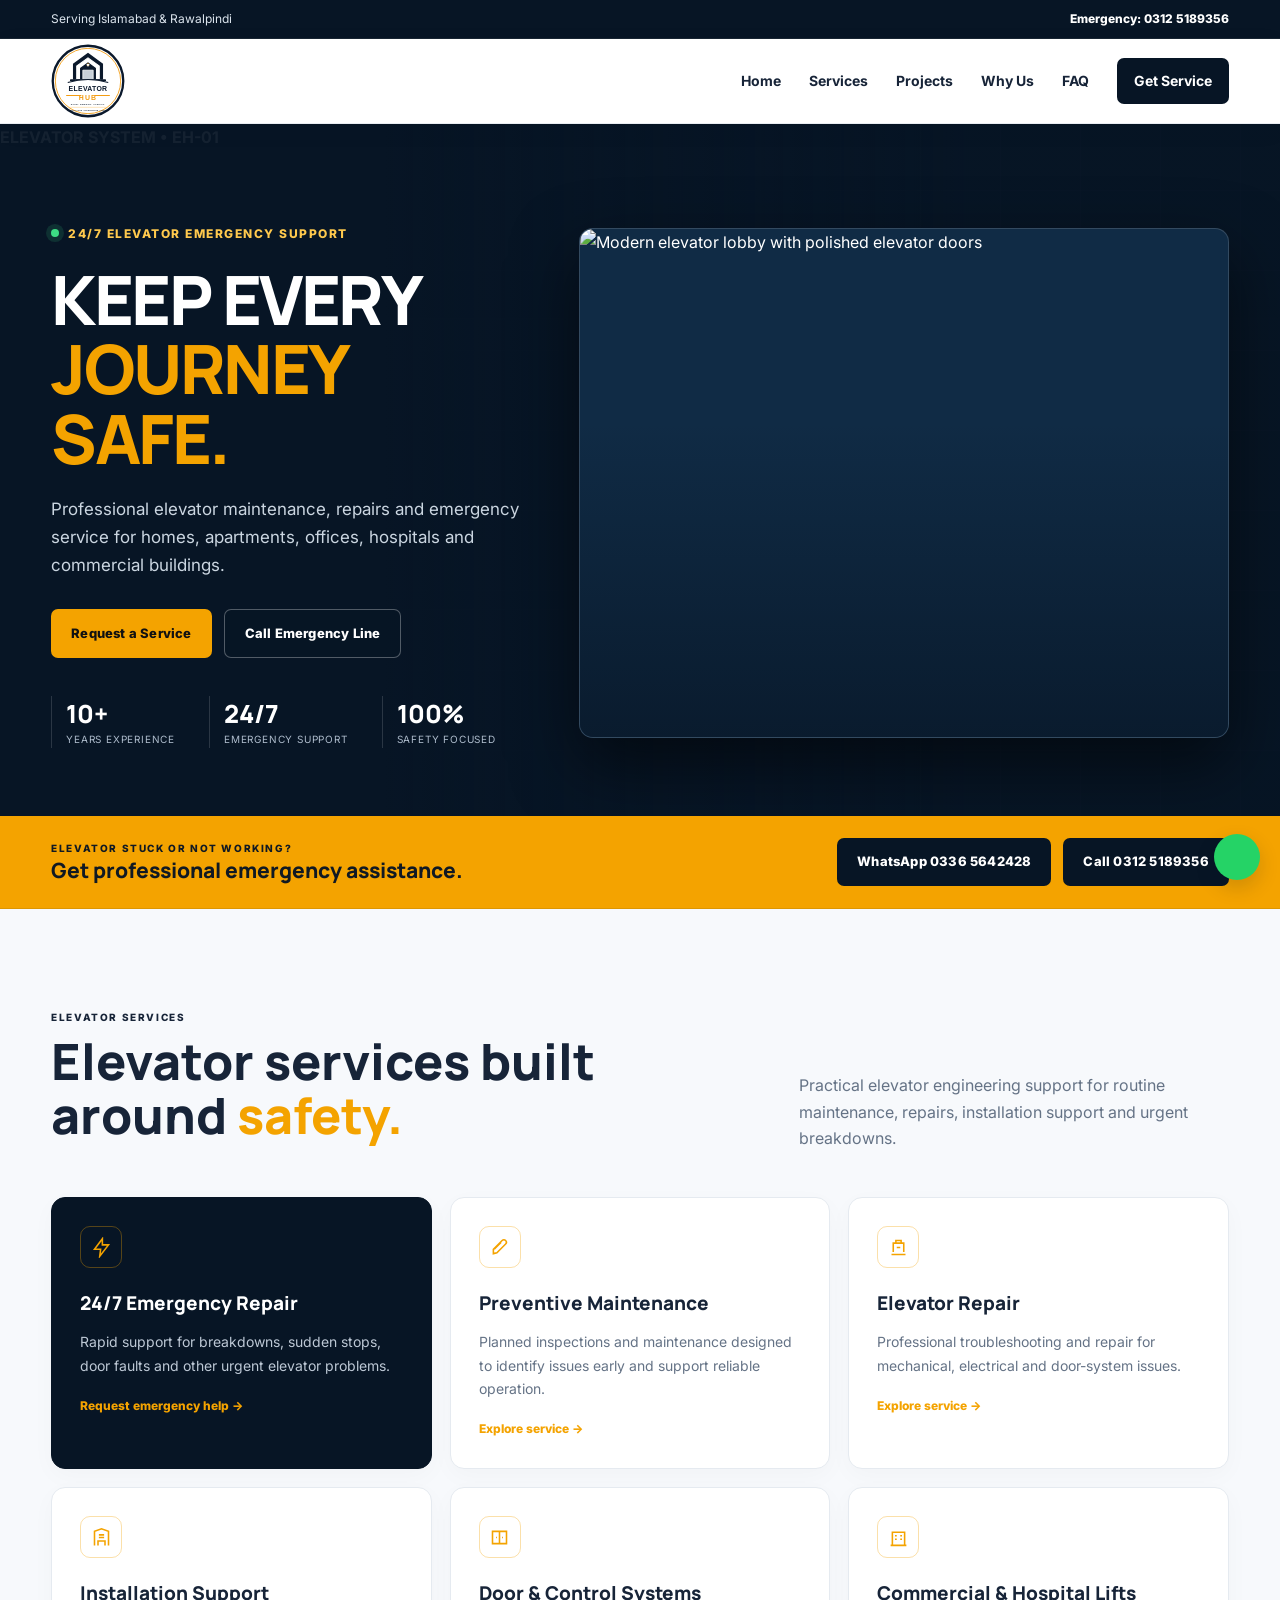
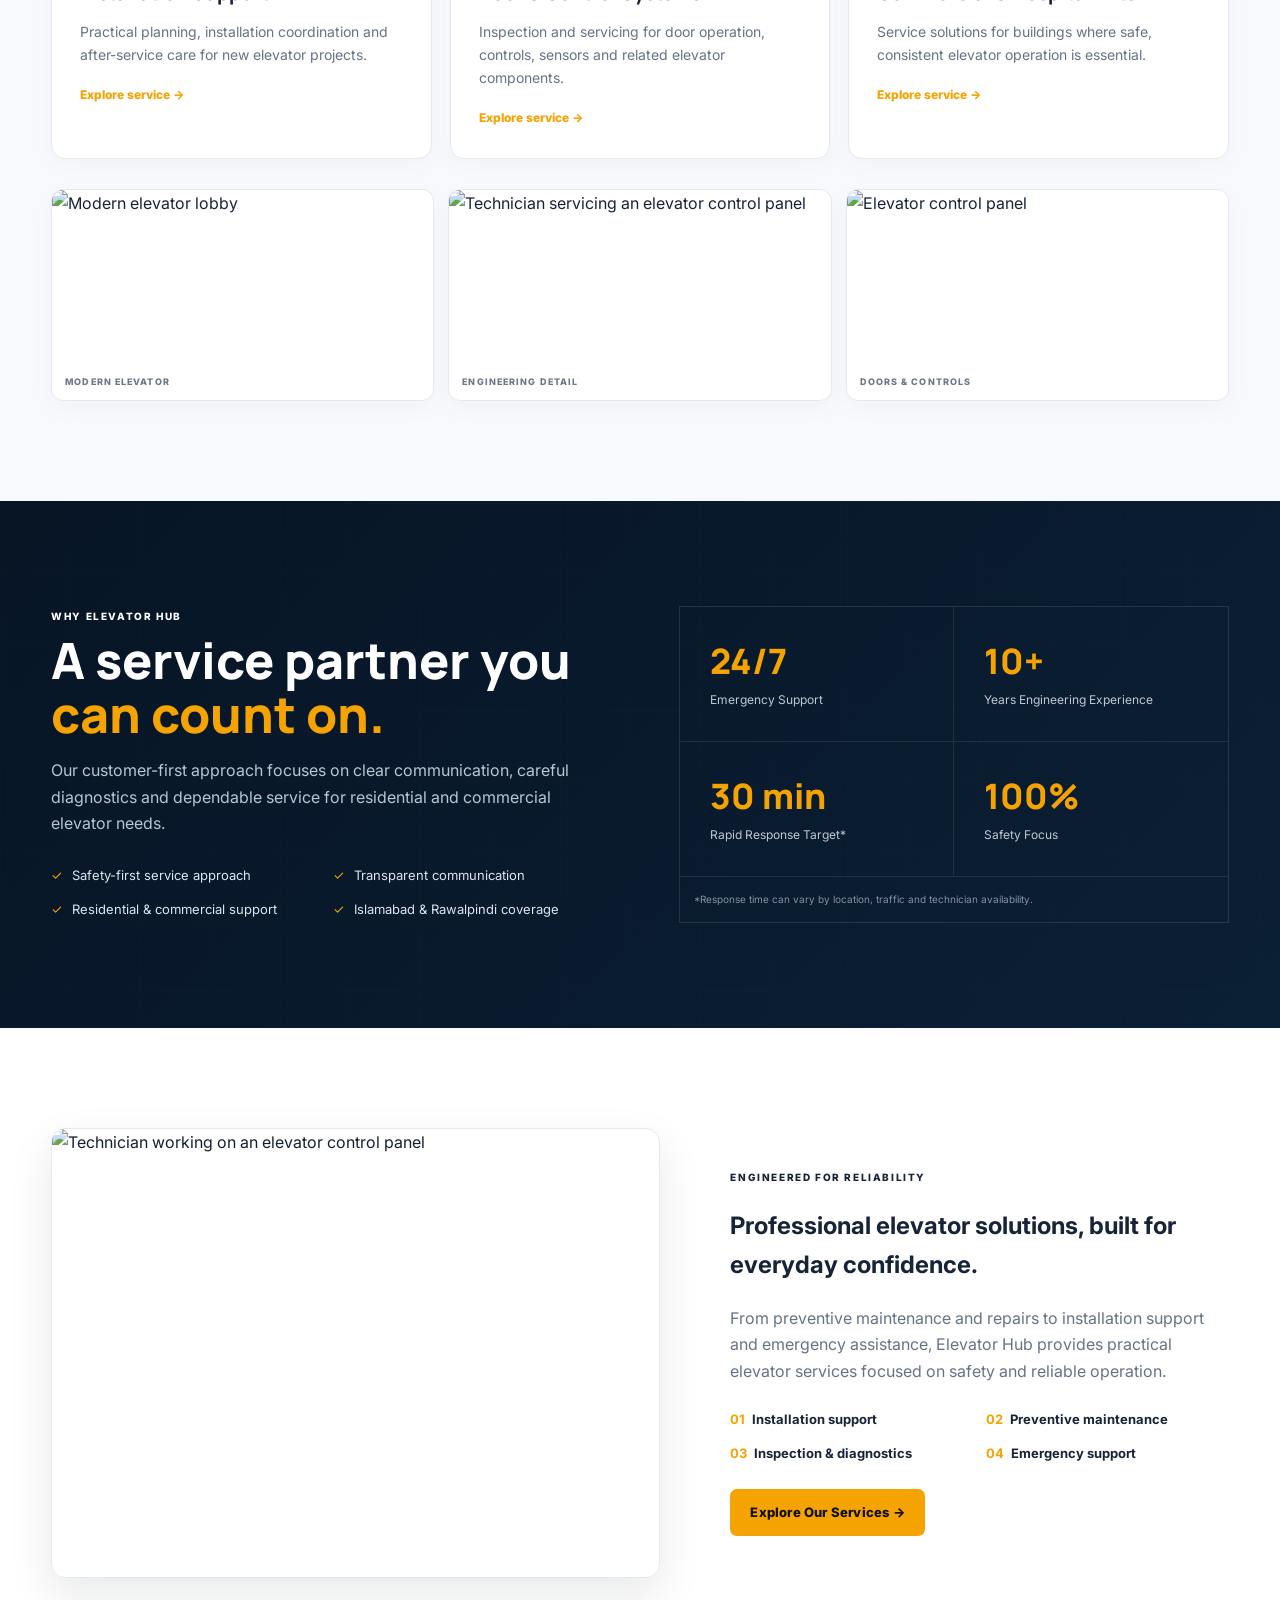
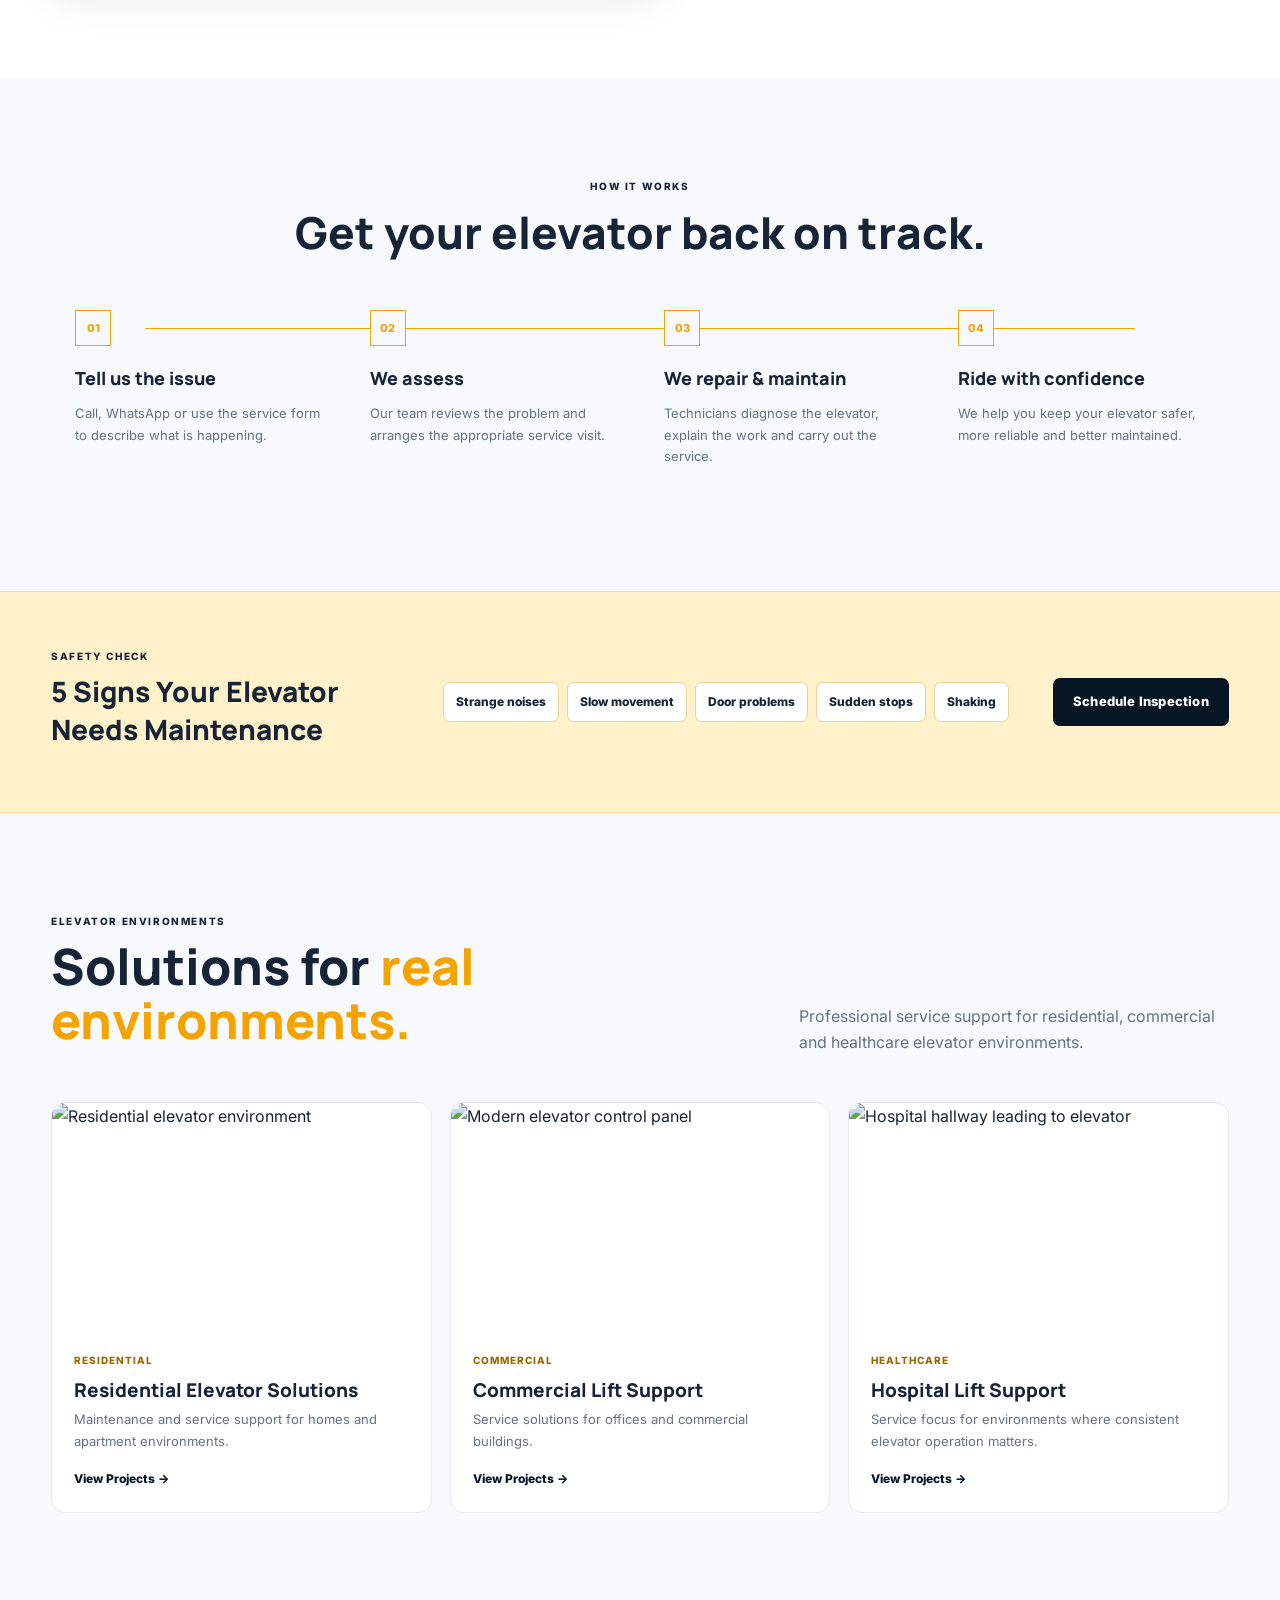
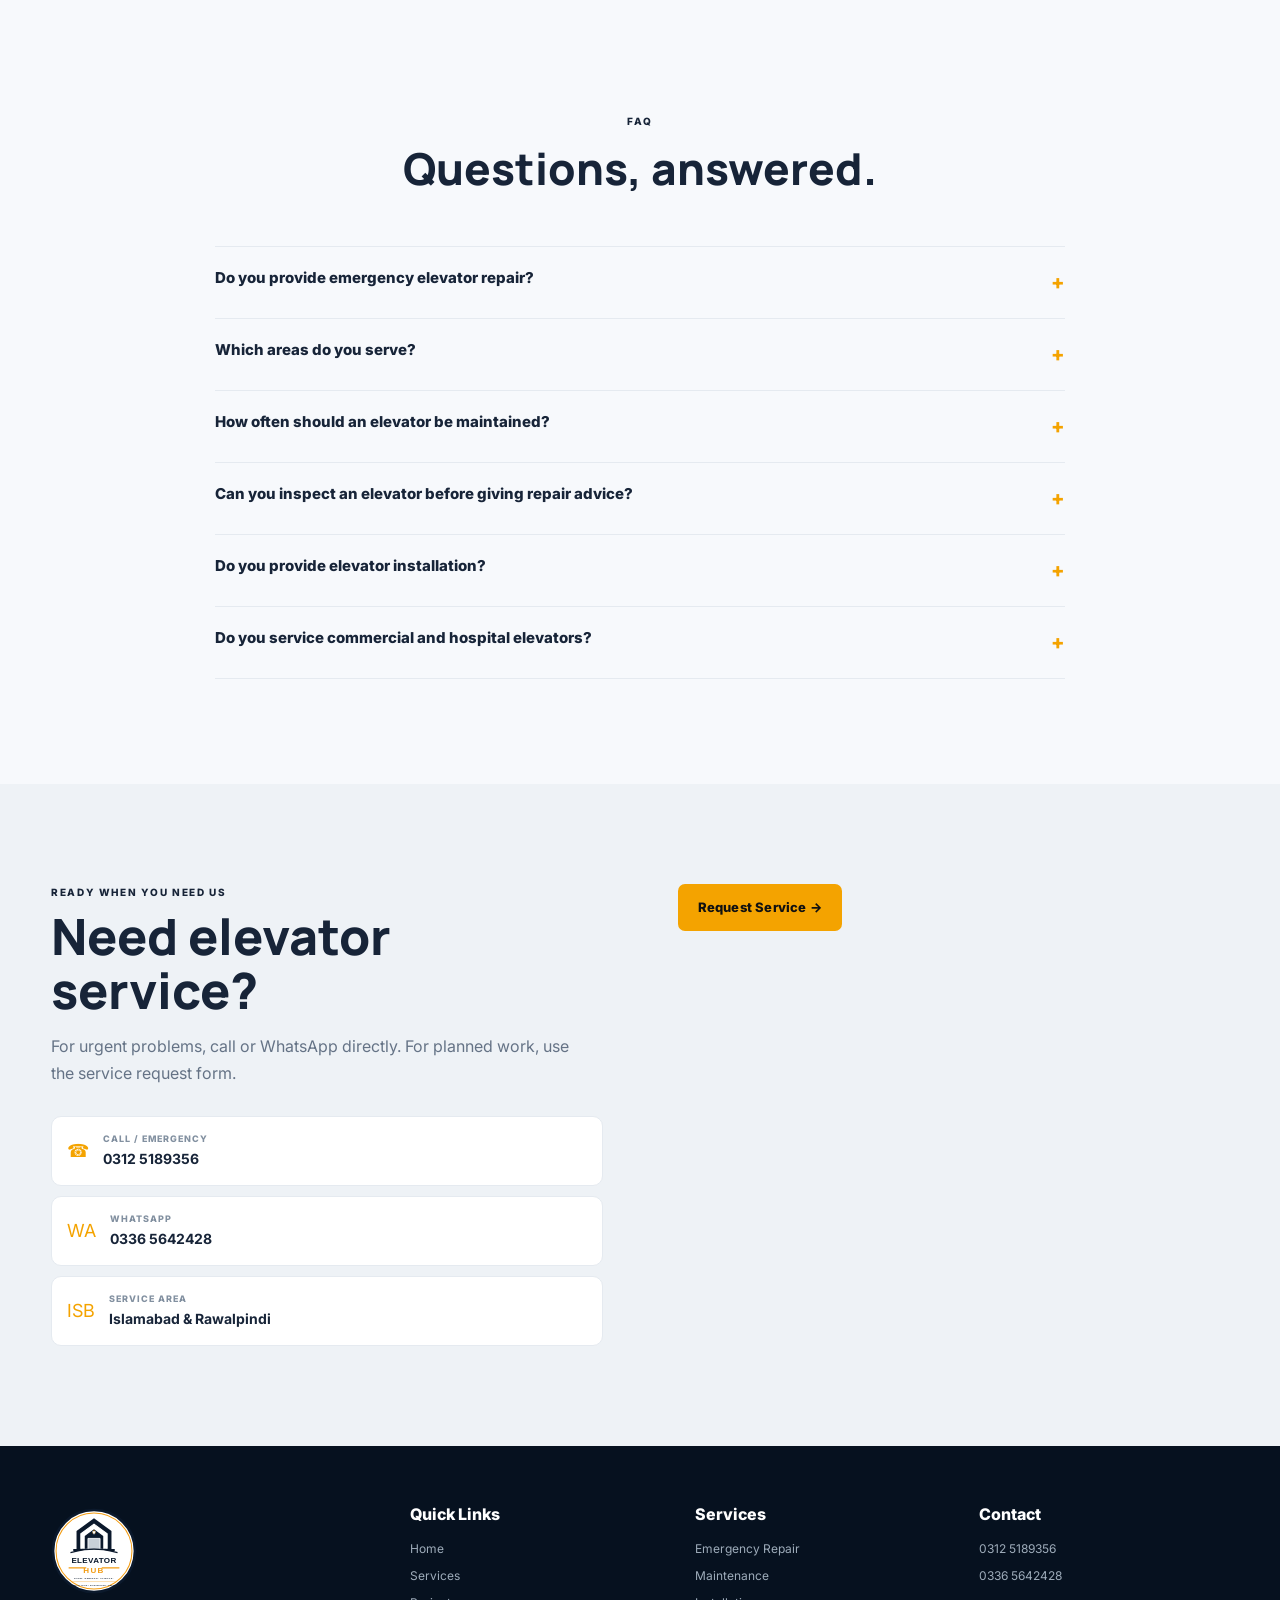
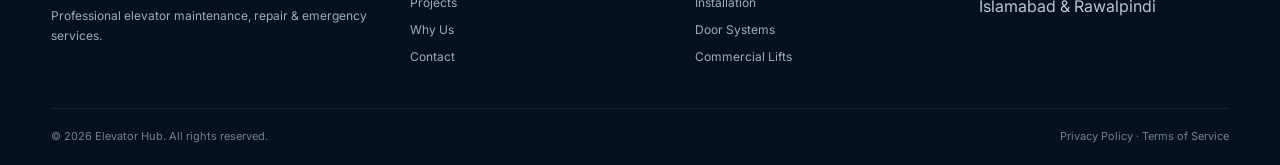
==== commit ffe29569: "Fix homepage image paths" ====
--- a/index.html
+++ b/index.html
@@ -1 +1 @@
-<!doctype html><html lang="en"><head><meta charset="utf-8"><meta name="viewport" content="width=device-width,initial-scale=1"><meta name="description" content="Elevator Hub provides elevator installation support, maintenance, repair and emergency services in Islamabad and Rawalpindi, Pakistan."><meta name="theme-color" content="#071525"><title>Elevator Services in Islamabad & Rawalpindi | Elevator Hub</title><link rel="preconnect" href="https://fonts.googleapis.com"><link rel="preconnect" href="https://fonts.gstatic.com" crossorigin><link href="https://fonts.googleapis.com/css2?family=Inter:wght@400;500;600;700;800&family=Manrope:wght@700;800&display=swap" rel="stylesheet"><link rel="icon" href="assets/elevator-hub-logo.svg" type="image/svg+xml"><link rel="stylesheet" href="styles.css"><link rel="stylesheet" href="homepage.css"></head><body><div class="topbar"><div class="container topbar-inner"><span>Serving Islamabad & Rawalpindi</span><a href="tel:+923125189356">Emergency: 0312 5189356</a></div></div><header class="header"><div class="container nav"><a class="brand" href="index.html" aria-label="Elevator Hub home"><img class="brand-logo" src="assets/elevator-hub-logo.svg" alt="Elevator Hub"></a><button class="menu-toggle" aria-label="Open menu" aria-expanded="false">☰</button><nav class="nav-links" aria-label="Primary navigation"><a href="index.html">Home</a><a href="services.html">Services</a><a href="projects.html">Projects</a><a href="about.html">Why Us</a><a href="#faq">FAQ</a><a class="nav-cta" href="contact.html">Get Service</a></nav></div></header><main><section class="hero"><div class="hero-bg" aria-hidden="true"></div><div class="hero-tech" aria-hidden="true"><span></span><span></span><span></span><b>ELEVATOR SYSTEM • EH-01</b></div><div class="container hero-grid"><div class="hero-copy"><div class="eyebrow"><span class="pulse"></span>24/7 ELEVATOR EMERGENCY SUPPORT</div><h1>KEEP EVERY <span>JOURNEY SAFE.</span></h1><p class="hero-lead">Professional elevator maintenance, repairs and emergency service for homes, apartments, offices, hospitals and commercial buildings.</p><div class="hero-actions"><a class="btn btn-gold" href="contact.html">Request a Service</a><a class="btn btn-outline" href="tel:+923125189356">Call Emergency Line</a></div><div class="trust-row"><div><strong>10+</strong><span>Years Experience</span></div><div><strong>24/7</strong><span>Emergency Support</span></div><div><strong>100%</strong><span>Safety Focused</span></div></div></div><div class="hero-visual"><div class="hero-image"><img src="assets/elevator.jpg" alt="Modern elevator installation and architectural elevator interior" fetchpriority="high"><div class="hero-label">ELEVATOR SERVICE SYSTEM <strong>EH-01</strong></div><div class="floor-indicator" aria-label="Elevator floor indicator"><span>01</span><span>02</span><span class="active">03</span><span>04</span></div><div class="hero-status"><div><small>24/7 EMERGENCY SUPPORT</small><strong>Rapid technician response</strong></div><div class="live"><i></i>Technician support available</div></div></div></div></div></section><section class="emergency-strip"><div class="container emergency-inner"><div><small>ELEVATOR STUCK OR NOT WORKING?</small><strong>Get professional emergency assistance.</strong></div><div class="hero-actions" style="margin:0"><a class="btn btn-dark" href="https://wa.me/923365642428?text=Hello%20Elevator%20Hub%2C%20I%20need%20emergency%20elevator%20service." target="_blank" rel="noopener">WhatsApp 0336 5642428</a><a class="btn btn-dark" href="tel:+923125189356">Call 0312 5189356</a></div></div></section><section class="section" id="services"><div class="container"><div class="section-head"><div><span class="kicker">ELEVATOR SERVICES</span><h2>Elevator services built around <span>safety.</span></h2></div><p>Practical elevator engineering support for routine maintenance, repairs, installation support and urgent breakdowns.</p></div><div class="service-grid"><article class="service-card featured"><div class="icon"><svg viewBox="0 0 24 24" fill="none" stroke="currentColor" stroke-width="1.8"><path d="M13 2 4 14h7l-1 8 10-13h-7z"/></svg></div><h3>24/7 Emergency Repair</h3><p>Rapid support for breakdowns, sudden stops, door faults and other urgent elevator problems.</p><a href="contact.html">Request emergency help →</a></article><article class="service-card"><div class="icon"><svg viewBox="0 0 24 24" fill="none" stroke="currentColor" stroke-width="1.8"><path d="M14 6 6 14M5 19l4-1 10-10a2.8 2.8 0 0 0-4-4L5 14z"/></svg></div><h3>Preventive Maintenance</h3><p>Planned inspections and maintenance designed to identify issues early and support reliable operation.</p><a href="services.html">Explore service →</a></article><article class="service-card"><div class="icon"><svg viewBox="0 0 24 24" fill="none" stroke="currentColor" stroke-width="1.8"><path d="M4 20h16M6 17V7h12v10M9 7V4h6v3M10 12h4"/></svg></div><h3>Elevator Repair</h3><p>Professional troubleshooting and repair for mechanical, electrical and door-system issues.</p><a href="services.html">Explore service →</a></article><article class="service-card"><div class="icon"><svg viewBox="0 0 24 24" fill="none" stroke="currentColor" stroke-width="1.8"><path d="M4 21V5l8-3 8 3v16M8 21v-5h8v5M9 9h6M9 12h6"/></svg></div><h3>Installation Support</h3><p>Practical planning, installation coordination and after-service care for new elevator projects.</p><a href="services.html">Explore service →</a></article><article class="service-card"><div class="icon"><svg viewBox="0 0 24 24" fill="none" stroke="currentColor" stroke-width="1.8"><path d="M4 5h16v14H4zM12 5v14M8 12h1M15 12h1"/></svg></div><h3>Door & Control Systems</h3><p>Inspection and servicing for door operation, controls, sensors and related elevator components.</p><a href="services.html">Explore service →</a></article><article class="service-card"><div class="icon"><svg viewBox="0 0 24 24" fill="none" stroke="currentColor" stroke-width="1.8"><path d="M3 21h18M5 21V6h14v15M8 10h2M14 10h2M8 14h2M14 14h2"/></svg></div><h3>Commercial & Hospital Lifts</h3><p>Service solutions for buildings where safe, consistent elevator operation is essential.</p><a href="services.html">Explore service →</a></article></div><div class="elevator-visual-rail"><figure><img loading="lazy" src="assets/elevator.jpg" alt="Modern elevator visual"><figcaption>MODERN ELEVATOR</figcaption></figure><figure><img loading="lazy" src="assets/elevator-detail.jpg" alt="Elevator engineering detail"><figcaption>ENGINEERING DETAIL</figcaption></figure><figure><img loading="lazy" src="https://images.unsplash.com/photo-1775880306367-a6de8a01f91b?auto=format&fit=crop&w=1200&q=82" alt="Modern elevator doors and control panel"><figcaption>DOORS & CONTROLS</figcaption></figure></div></div></section><section class="dark-section" id="why-us"><div class="container split"><div><span class="kicker">WHY ELEVATOR HUB</span><h2>A service partner you <span>can count on.</span></h2><p>Our customer-first approach focuses on clear communication, careful diagnostics and dependable service for residential and commercial elevator needs.</p><div class="checks"><div class="check"><i>✓</i>Safety-first service approach</div><div class="check"><i>✓</i>Transparent communication</div><div class="check"><i>✓</i>Residential & commercial support</div><div class="check"><i>✓</i>Islamabad & Rawalpindi coverage</div></div></div><div class="stats-panel"><div class="stat"><strong>24/7</strong><span>Emergency Support</span></div><div class="stat"><strong>10+</strong><span>Years Engineering Experience</span></div><div class="stat"><strong>30 min</strong><span>Rapid Response Target*</span></div><div class="stat"><strong>100%</strong><span>Safety Focus</span></div><div class="note">*Response time can vary by location, traffic and technician availability.</div></div></div></section><section class="section engineering"><div class="container engineering-grid"><div class="engineering-media"><img loading="lazy" src="assets/elevator-detail.jpg" alt="Elevator engineering and maintenance detail"></div><div class="engineering-copy"><span class="kicker">ENGINEERED FOR RELIABILITY</span><h2>Professional elevator solutions, built for everyday confidence.</h2><p>From preventive maintenance and repairs to installation support and emergency assistance, Elevator Hub provides practical elevator services focused on safety and reliable operation.</p><div class="feature-list"><div><b>01</b>Installation support</div><div><b>02</b>Preventive maintenance</div><div><b>03</b>Inspection & diagnostics</div><div><b>04</b>Emergency support</div></div><a class="btn btn-gold" href="services.html">Explore Our Services →</a></div></div></section><section class="section" id="process"><div class="container"><div class="center-head"><span class="kicker">HOW IT WORKS</span><h2>Get your elevator back on track.</h2></div><div class="steps"><div class="step"><div class="step-dot">01</div><h3>Tell us the issue</h3><p>Call, WhatsApp or use the service form to describe what is happening.</p></div><div class="step"><div class="step-dot">02</div><h3>We assess</h3><p>Our team reviews the problem and arranges the appropriate service visit.</p></div><div class="step"><div class="step-dot">03</div><h3>We repair & maintain</h3><p>Technicians diagnose the elevator, explain the work and carry out the service.</p></div><div class="step"><div class="step-dot">04</div><h3>Ride with confidence</h3><p>We help you keep your elevator safer, more reliable and better maintained.</p></div></div></div></section><section class="warning"><div class="container warning-inner"><div><span class="kicker">SAFETY CHECK</span><h2>5 Signs Your Elevator Needs Maintenance</h2></div><div class="warning-list"><span>Strange noises</span><span>Slow movement</span><span>Door problems</span><span>Sudden stops</span><span>Shaking</span></div><a class="btn btn-dark" href="contact.html">Schedule Inspection</a></div></section><section class="section" id="projects"><div class="container"><div class="section-head"><div><span class="kicker">ELEVATOR ENVIRONMENTS</span><h2>Solutions for <span>real environments.</span></h2></div><p>Professional service support for residential, commercial and healthcare elevator environments.</p></div><div class="projects-preview"><article class="project-card"><img loading="lazy" src="assets/elevator.jpg" alt="Residential elevator environment"><div class="project-body"><small>Residential</small><h3>Residential Elevator Solutions</h3><p>Maintenance and service support for homes and apartment environments.</p><a href="projects.html">View Projects →</a></div></article><article class="project-card"><img loading="lazy" src="https://images.unsplash.com/photo-1775880306367-a6de8a01f91b?auto=format&fit=crop&w=900&q=82" alt="Modern commercial elevator doors"><div class="project-body"><small>Commercial</small><h3>Commercial Lift Support</h3><p>Service solutions for offices and commercial buildings.</p><a href="projects.html">View Projects →</a></div></article><article class="project-card"><img loading="lazy" src="assets/elevator-detail.jpg" alt="Elevator engineering detail for healthcare service environments"><div class="project-body"><small>Healthcare</small><h3>Hospital Lift Support</h3><p>Service focus for environments where consistent elevator operation matters.</p><a href="projects.html">View Projects →</a></div></article></div></div></section><section class="section faq-section" id="faq"><div class="container narrow"><div class="center-head"><span class="kicker">FAQ</span><h2>Questions, answered.</h2></div><div class="faq-list"><details><summary>Do you provide emergency elevator repair?</summary><p>Yes. Elevator Hub offers emergency support for urgent elevator breakdowns and related faults. For immediate assistance, call 0312 5189356 or WhatsApp 0336 5642428.</p></details><details><summary>Which areas do you serve?</summary><p>Our service focus is Islamabad and Rawalpindi. Contact us with your location so we can confirm service availability.</p></details><details><summary>How often should an elevator be maintained?</summary><p>Maintenance frequency depends on elevator type, usage, manufacturer requirements and local safety requirements. A qualified technician should assess the appropriate maintenance schedule.</p></details><details><summary>Can you inspect an elevator before giving repair advice?</summary><p>Yes. An inspection can help identify the cause of a fault and determine what service or repair is appropriate.</p></details><details><summary>Do you provide elevator installation?</summary><p>Elevator Hub provides installation support. Contact the team to discuss the requirements of your project.</p></details><details><summary>Do you service commercial and hospital elevators?</summary><p>Yes. Commercial and hospital lift service is included in the business service offering.</p></details></div></div></section><section class="contact-section"><div class="container contact-grid"><div><span class="kicker">READY WHEN YOU NEED US</span><h2>Need elevator service?</h2><p>For urgent problems, call or WhatsApp directly. For planned work, use the service request form.</p><div class="contact-cards"><a href="tel:+923125189356"><span>☎</span><div><small>CALL / EMERGENCY</small><strong>0312 5189356</strong></div></a><a href="https://wa.me/923365642428" target="_blank" rel="noopener"><span>WA</span><div><small>WHATSAPP</small><strong>0336 5642428</strong></div></a><div><span>ISB</span><div><small>SERVICE AREA</small><strong>Islamabad & Rawalpindi</strong></div></div></div></div><div><a class="btn btn-gold" href="contact.html">Request Service →</a></div></div></section></main><footer><div class="container footer-grid"><div><a class="brand footer-brand" href="index.html" aria-label="Elevator Hub home"><img class="brand-logo" src="assets/elevator-hub-logo.svg" alt="Elevator Hub"></a><p>Professional elevator maintenance, repair & emergency services.</p></div><div><div class="footer-title">Quick Links</div><a href="index.html">Home</a><a href="services.html">Services</a><a href="projects.html">Projects</a><a href="about.html">Why Us</a><a href="contact.html">Contact</a></div><div><div class="footer-title">Services</div><a href="services.html">Emergency Repair</a><a href="services.html">Maintenance</a><a href="services.html">Installation</a><a href="services.html">Door Systems</a><a href="services.html">Commercial Lifts</a></div><div><div class="footer-title">Contact</div><a href="tel:+923125189356">0312 5189356</a><a href="https://wa.me/923365642428">0336 5642428</a><span>Islamabad & Rawalpindi</span></div></div><div class="container copyright"><span>© 2026 Elevator Hub. All rights reserved.</span><span>Privacy Policy · Terms of Service</span></div></footer><a class="floating-wa" href="https://wa.me/923365642428" target="_blank" rel="noopener" aria-label="Chat on WhatsApp">WA</a><script src="script.js"></script></body></html>+<!doctype html><html lang="en"><head><meta charset="utf-8"><meta name="viewport" content="width=device-width,initial-scale=1"><meta name="description" content="Elevator Hub provides elevator installation support, maintenance, repair and emergency services in Islamabad and Rawalpindi, Pakistan."><meta name="theme-color" content="#071525"><title>Elevator Services in Islamabad & Rawalpindi | Elevator Hub</title><link rel="preconnect" href="https://fonts.googleapis.com"><link rel="preconnect" href="https://fonts.gstatic.com" crossorigin><link href="https://fonts.googleapis.com/css2?family=Inter:wght@400;500;600;700;800&family=Manrope:wght@700;800&display=swap" rel="stylesheet"><link rel="icon" href="assets/elevator-hub-logo.svg" type="image/svg+xml"><link rel="stylesheet" href="styles.css"><link rel="stylesheet" href="homepage.css"></head><body><div class="topbar"><div class="container topbar-inner"><span>Serving Islamabad & Rawalpindi</span><a href="tel:+923125189356">Emergency: 0312 5189356</a></div></div><header class="header"><div class="container nav"><a class="brand" href="index.html" aria-label="Elevator Hub home"><img class="brand-logo" src="assets/elevator-hub-logo.svg" alt="Elevator Hub"></a><button class="menu-toggle" aria-label="Open menu" aria-expanded="false">☰</button><nav class="nav-links" aria-label="Primary navigation"><a href="index.html">Home</a><a href="services.html">Services</a><a href="projects.html">Projects</a><a href="about.html">Why Us</a><a href="#faq">FAQ</a><a class="nav-cta" href="contact.html">Get Service</a></nav></div></header><main><section class="hero"><div class="hero-bg" aria-hidden="true"></div><div class="hero-tech" aria-hidden="true"><span></span><span></span><span></span><b>ELEVATOR SYSTEM • EH-01</b></div><div class="container hero-grid"><div class="hero-copy"><div class="eyebrow"><span class="pulse"></span>24/7 ELEVATOR EMERGENCY SUPPORT</div><h1>KEEP EVERY <span>JOURNEY SAFE.</span></h1><p class="hero-lead">Professional elevator maintenance, repairs and emergency service for homes, apartments, offices, hospitals and commercial buildings.</p><div class="hero-actions"><a class="btn btn-gold" href="contact.html">Request a Service</a><a class="btn btn-outline" href="tel:+923125189356">Call Emergency Line</a></div><div class="trust-row"><div><strong>10+</strong><span>Years Experience</span></div><div><strong>24/7</strong><span>Emergency Support</span></div><div><strong>100%</strong><span>Safety Focused</span></div></div></div><div class="hero-visual"><div class="hero-image"><img src="https://images.unsplash.com/photo-1758448721149-aa0ce8e1b2c9?auto=format&fit=crop&w=1500&q=88" alt="Modern elevator lobby with polished elevator doors" fetchpriority="high"><div class="hero-label">ELEVATOR SERVICE SYSTEM <strong>EH-01</strong></div><div class="floor-indicator" aria-label="Elevator floor indicator"><span>01</span><span>02</span><span class="active">03</span><span>04</span></div><div class="hero-status"><div><small>24/7 EMERGENCY SUPPORT</small><strong>Rapid technician response</strong></div><div class="live"><i></i>Technician support available</div></div></div></div></div></section><section class="emergency-strip"><div class="container emergency-inner"><div><small>ELEVATOR STUCK OR NOT WORKING?</small><strong>Get professional emergency assistance.</strong></div><div class="hero-actions" style="margin:0"><a class="btn btn-dark" href="https://wa.me/923365642428?text=Hello%20Elevator%20Hub%2C%20I%20need%20emergency%20elevator%20service." target="_blank" rel="noopener">WhatsApp 0336 5642428</a><a class="btn btn-dark" href="tel:+923125189356">Call 0312 5189356</a></div></div></section><section class="section" id="services"><div class="container"><div class="section-head"><div><span class="kicker">ELEVATOR SERVICES</span><h2>Elevator services built around <span>safety.</span></h2></div><p>Practical elevator engineering support for routine maintenance, repairs, installation support and urgent breakdowns.</p></div><div class="service-grid"><article class="service-card featured"><div class="icon"><svg viewBox="0 0 24 24" fill="none" stroke="currentColor" stroke-width="1.8"><path d="M13 2 4 14h7l-1 8 10-13h-7z"/></svg></div><h3>24/7 Emergency Repair</h3><p>Rapid support for breakdowns, sudden stops, door faults and other urgent elevator problems.</p><a href="contact.html">Request emergency help →</a></article><article class="service-card"><div class="icon"><svg viewBox="0 0 24 24" fill="none" stroke="currentColor" stroke-width="1.8"><path d="M14 6 6 14M5 19l4-1 10-10a2.8 2.8 0 0 0-4-4L5 14z"/></svg></div><h3>Preventive Maintenance</h3><p>Planned inspections and maintenance designed to identify issues early and support reliable operation.</p><a href="services.html">Explore service →</a></article><article class="service-card"><div class="icon"><svg viewBox="0 0 24 24" fill="none" stroke="currentColor" stroke-width="1.8"><path d="M4 20h16M6 17V7h12v10M9 7V4h6v3M10 12h4"/></svg></div><h3>Elevator Repair</h3><p>Professional troubleshooting and repair for mechanical, electrical and door-system issues.</p><a href="services.html">Explore service →</a></article><article class="service-card"><div class="icon"><svg viewBox="0 0 24 24" fill="none" stroke="currentColor" stroke-width="1.8"><path d="M4 21V5l8-3 8 3v16M8 21v-5h8v5M9 9h6M9 12h6"/></svg></div><h3>Installation Support</h3><p>Practical planning, installation coordination and after-service care for new elevator projects.</p><a href="services.html">Explore service →</a></article><article class="service-card"><div class="icon"><svg viewBox="0 0 24 24" fill="none" stroke="currentColor" stroke-width="1.8"><path d="M4 5h16v14H4zM12 5v14M8 12h1M15 12h1"/></svg></div><h3>Door & Control Systems</h3><p>Inspection and servicing for door operation, controls, sensors and related elevator components.</p><a href="services.html">Explore service →</a></article><article class="service-card"><div class="icon"><svg viewBox="0 0 24 24" fill="none" stroke="currentColor" stroke-width="1.8"><path d="M3 21h18M5 21V6h14v15M8 10h2M14 10h2M8 14h2M14 14h2"/></svg></div><h3>Commercial & Hospital Lifts</h3><p>Service solutions for buildings where safe, consistent elevator operation is essential.</p><a href="services.html">Explore service →</a></article></div><div class="elevator-visual-rail"><figure><img loading="lazy" src="https://images.unsplash.com/photo-1758448721149-aa0ce8e1b2c9?auto=format&fit=crop&w=900&q=85" alt="Modern elevator lobby"><figcaption>MODERN ELEVATOR</figcaption></figure><figure><img loading="lazy" src="https://newcairoelevators.com/img/s7.jpg" alt="Technician servicing an elevator control panel"><figcaption>ENGINEERING DETAIL</figcaption></figure><figure><img loading="lazy" src="https://images.unsplash.com/photo-1771903000325-548bd0da046a?auto=format&fit=crop&w=900&q=85" alt="Elevator control panel"><figcaption>DOORS & CONTROLS</figcaption></figure></div></div></section><section class="dark-section" id="why-us"><div class="container split"><div><span class="kicker">WHY ELEVATOR HUB</span><h2>A service partner you <span>can count on.</span></h2><p>Our customer-first approach focuses on clear communication, careful diagnostics and dependable service for residential and commercial elevator needs.</p><div class="checks"><div class="check"><i>✓</i>Safety-first service approach</div><div class="check"><i>✓</i>Transparent communication</div><div class="check"><i>✓</i>Residential & commercial support</div><div class="check"><i>✓</i>Islamabad & Rawalpindi coverage</div></div></div><div class="stats-panel"><div class="stat"><strong>24/7</strong><span>Emergency Support</span></div><div class="stat"><strong>10+</strong><span>Years Engineering Experience</span></div><div class="stat"><strong>30 min</strong><span>Rapid Response Target*</span></div><div class="stat"><strong>100%</strong><span>Safety Focus</span></div><div class="note">*Response time can vary by location, traffic and technician availability.</div></div></div></section><section class="section engineering"><div class="container engineering-grid"><div class="engineering-media"><img loading="lazy" src="https://newcairoelevators.com/img/s7.jpg" alt="Technician working on an elevator control panel"></div><div class="engineering-copy"><span class="kicker">ENGINEERED FOR RELIABILITY</span><h2>Professional elevator solutions, built for everyday confidence.</h2><p>From preventive maintenance and repairs to installation support and emergency assistance, Elevator Hub provides practical elevator services focused on safety and reliable operation.</p><div class="feature-list"><div><b>01</b>Installation support</div><div><b>02</b>Preventive maintenance</div><div><b>03</b>Inspection & diagnostics</div><div><b>04</b>Emergency support</div></div><a class="btn btn-gold" href="services.html">Explore Our Services →</a></div></div></section><section class="section" id="process"><div class="container"><div class="center-head"><span class="kicker">HOW IT WORKS</span><h2>Get your elevator back on track.</h2></div><div class="steps"><div class="step"><div class="step-dot">01</div><h3>Tell us the issue</h3><p>Call, WhatsApp or use the service form to describe what is happening.</p></div><div class="step"><div class="step-dot">02</div><h3>We assess</h3><p>Our team reviews the problem and arranges the appropriate service visit.</p></div><div class="step"><div class="step-dot">03</div><h3>We repair & maintain</h3><p>Technicians diagnose the elevator, explain the work and carry out the service.</p></div><div class="step"><div class="step-dot">04</div><h3>Ride with confidence</h3><p>We help you keep your elevator safer, more reliable and better maintained.</p></div></div></div></section><section class="warning"><div class="container warning-inner"><div><span class="kicker">SAFETY CHECK</span><h2>5 Signs Your Elevator Needs Maintenance</h2></div><div class="warning-list"><span>Strange noises</span><span>Slow movement</span><span>Door problems</span><span>Sudden stops</span><span>Shaking</span></div><a class="btn btn-dark" href="contact.html">Schedule Inspection</a></div></section><section class="section" id="projects"><div class="container"><div class="section-head"><div><span class="kicker">ELEVATOR ENVIRONMENTS</span><h2>Solutions for <span>real environments.</span></h2></div><p>Professional service support for residential, commercial and healthcare elevator environments.</p></div><div class="projects-preview"><article class="project-card"><img loading="lazy" src="https://images.unsplash.com/photo-1758448721149-aa0ce8e1b2c9?auto=format&fit=crop&w=900&q=85" alt="Residential elevator environment"><div class="project-body"><small>Residential</small><h3>Residential Elevator Solutions</h3><p>Maintenance and service support for homes and apartment environments.</p><a href="projects.html">View Projects →</a></div></article><article class="project-card"><img loading="lazy" src="https://images.unsplash.com/photo-1771903000325-548bd0da046a?auto=format&fit=crop&w=900&q=85" alt="Modern elevator control panel"><div class="project-body"><small>Commercial</small><h3>Commercial Lift Support</h3><p>Service solutions for offices and commercial buildings.</p><a href="projects.html">View Projects →</a></div></article><article class="project-card"><img loading="lazy" src="https://images.unsplash.com/photo-1743461821527-4f02ea2f582a?auto=format&fit=crop&w=900&q=85" alt="Hospital hallway leading to elevator"><div class="project-body"><small>Healthcare</small><h3>Hospital Lift Support</h3><p>Service focus for environments where consistent elevator operation matters.</p><a href="projects.html">View Projects →</a></div></article></div></div></section><section class="section faq-section" id="faq"><div class="container narrow"><div class="center-head"><span class="kicker">FAQ</span><h2>Questions, answered.</h2></div><div class="faq-list"><details><summary>Do you provide emergency elevator repair?</summary><p>Yes. Elevator Hub offers emergency support for urgent elevator breakdowns and related faults. For immediate assistance, call 0312 5189356 or WhatsApp 0336 5642428.</p></details><details><summary>Which areas do you serve?</summary><p>Our service focus is Islamabad and Rawalpindi. Contact us with your location so we can confirm service availability.</p></details><details><summary>How often should an elevator be maintained?</summary><p>Maintenance frequency depends on elevator type, usage, manufacturer requirements and local safety requirements. A qualified technician should assess the appropriate maintenance schedule.</p></details><details><summary>Can you inspect an elevator before giving repair advice?</summary><p>Yes. An inspection can help identify the cause of a fault and determine what service or repair is appropriate.</p></details><details><summary>Do you provide elevator installation?</summary><p>Elevator Hub provides installation support. Contact the team to discuss the requirements of your project.</p></details><details><summary>Do you service commercial and hospital elevators?</summary><p>Yes. Commercial and hospital lift service is included in the business service offering.</p></details></div></div></section><section class="contact-section"><div class="container contact-grid"><div><span class="kicker">READY WHEN YOU NEED US</span><h2>Need elevator service?</h2><p>For urgent problems, call or WhatsApp directly. For planned work, use the service request form.</p><div class="contact-cards"><a href="tel:+923125189356"><span>☎</span><div><small>CALL / EMERGENCY</small><strong>0312 5189356</strong></div></a><a href="https://wa.me/923365642428" target="_blank" rel="noopener"><span>WA</span><div><small>WHATSAPP</small><strong>0336 5642428</strong></div></a><div><span>ISB</span><div><small>SERVICE AREA</small><strong>Islamabad & Rawalpindi</strong></div></div></div></div><div><a class="btn btn-gold" href="contact.html">Request Service →</a></div></div></section></main><footer><div class="container footer-grid"><div><a class="brand footer-brand" href="index.html" aria-label="Elevator Hub home"><img class="brand-logo" src="assets/elevator-hub-logo.svg" alt="Elevator Hub"></a><p>Professional elevator maintenance, repair & emergency services.</p></div><div><div class="footer-title">Quick Links</div><a href="index.html">Home</a><a href="services.html">Services</a><a href="projects.html">Projects</a><a href="about.html">Why Us</a><a href="contact.html">Contact</a></div><div><div class="footer-title">Services</div><a href="services.html">Emergency Repair</a><a href="services.html">Maintenance</a><a href="services.html">Installation</a><a href="services.html">Door Systems</a><a href="services.html">Commercial Lifts</a></div><div><div class="footer-title">Contact</div><a href="tel:+923125189356">0312 5189356</a><a href="https://wa.me/923365642428">0336 5642428</a><span>Islamabad & Rawalpindi</span></div></div><div class="container copyright"><span>© 2026 Elevator Hub. All rights reserved.</span><span>Privacy Policy · Terms of Service</span></div></footer><a class="floating-wa" href="https://wa.me/923365642428" target="_blank" rel="noopener" aria-label="Chat on WhatsApp">WA</a><script src="script.js"></script></body></html>
--- a/homepage.css
+++ b/homepage.css
@@ -1,29 +1,2 @@
-/* Elevator Hub homepage refinements */
-.hero{background:#071525!important}
-.hero-bg{opacity:1!important;background-image:linear-gradient(90deg,#071525 0%,#071525 28%,#07152510 72%),linear-gradient(90deg,#ffffff06 1px,transparent 1px),linear-gradient(#ffffff06 1px,transparent 1px)!important;background-size:auto,72px 72px,72px 72px!important;background-position:center!important}
-.hero-bg:before{content:"";position:absolute;inset:0;background:linear-gradient(90deg,transparent 0 20%,#7ea8c912 20.1% 20.2%,transparent 20.3% 48%,#7ea8c910 48.1% 48.2%,transparent 48.3% 76%,#7ea8c908 76.1% 76.2%,transparent 76.3%),linear-gradient(180deg,transparent 0 25%,#7ea8c908 25.1% 25.2%,transparent 25.3% 72%,#7ea8c906 72.1% 72.2%,transparent 72.3%);opacity:.55}
-.hero:after{width:560px;height:560px;right:-210px;top:-190px;border-color:#9fc3df0d;box-shadow:0 0 0 100px #9fc3df02,0 0 0 200px #9fc3df01}
-.hero-grid{grid-template-columns:.88fr 1.12fr!important;gap:54px;min-height:650px;padding:70px 0!important}
-.hero h1{font-size:clamp(52px,5.5vw,68px)!important;letter-spacing:-2.5px!important}
-.hero-lead{font-size:16px;max-width:570px}
-.hero-actions .btn{min-height:48px}
-.hero-visual{width:100%}
-.hero-image{height:500px!important;border-radius:14px!important;border:1px solid #ffffff20!important;background:#0b1f35!important;box-shadow:0 24px 60px #0007!important}
-.hero-image img{object-position:center center!important;filter:saturate(.9) contrast(1.03)!important}
-.hero-image:after{background:linear-gradient(180deg,#07152505 42%,#071525c4 100%)!important}
-.hero-status{left:18px!important;right:18px!important;bottom:18px!important;background:#071525e8!important;border:1px solid #ffffff20!important;backdrop-filter:none!important}
-.hero-label{background:#071525d9!important;border-color:#ffffff20!important}
-.floor-indicator{top:18px!important;left:18px!important}
-.hero-tech{right:3%;top:14%;opacity:.06!important}
-.emergency-strip{border-bottom:1px solid #07152518}
-.emergency-inner{min-height:90px}
-.service-card .icon{background:#07152506}
-.dark-section:before{opacity:.08!important}
-.engineering-media{border:1px solid var(--line);box-shadow:0 18px 45px #07152518}
-.engineering-media img{filter:saturate(.9) contrast(1.03)}
-.floating-wa{width:48px!important;height:48px!important;right:20px!important;bottom:20px!important;font-size:0!important;background:#25d366!important;box-shadow:0 8px 20px #07152528!important}
-.floating-wa:after{content:'WA'!important;font-size:11px!important}
-.floating-wa:before{content:'Chat on WhatsApp';position:absolute;right:58px;white-space:nowrap;background:#071525;color:#fff;padding:7px 9px;border-radius:5px;font:700 10px Inter,sans-serif;opacity:0;pointer-events:none;transform:translateX(5px);transition:.18s}
-.floating-wa:hover:before{opacity:1;transform:translateX(0)}
-@media(max-width:900px){.hero-grid{grid-template-columns:1fr!important;padding:58px 0 62px!important}.hero-visual{order:2}.hero-image{height:430px!important}.hero-copy{order:1}.hero-status{align-items:flex-start}.hero-status .live{white-space:normal;text-align:right}.emergency-inner{padding:20px 0;flex-wrap:wrap}.emergency-inner .hero-actions{width:100%}.emergency-inner .btn{flex:1}}
-@media(max-width:560px){.hero-grid{padding:48px 0 50px!important}.hero h1{font-size:38px!important;letter-spacing:-1.5px!important;margin:17px 0 18px!important}.hero-lead{font-size:15px}.hero-actions{gap:9px;margin:25px 0 30px}.hero-actions .btn{width:100%}.trust-row{display:grid!important;grid-template-columns:repeat(3,1fr);gap:0!important;width:100%}.trust-row div{padding:0 9px!important}.trust-row strong{font-size:19px!important}.trust-row span{font-size:8px!important;line-height:1.35}.hero-image{height:350px!important}.floor-indicator span{font-size:8px;padding:4px 5px}.hero-label{font-size:8px;top:12px;right:12px}.hero-status{left:10px!important;right:10px!important;bottom:10px!important;padding:11px!important;display:block!important}.hero-status strong{font-size:12px}.hero-status .live{font-size:9px;text-align:left;margin-top:4px}.emergency-inner .hero-actions{margin:14px 0 0!important}.emergency-inner .btn{flex:1;min-width:100%}.floating-wa{right:15px!important;bottom:15px!important}.floating-wa:before{display:none}}
+/* Elevator Hub homepage: elevator-first visual system */
+.hero{background:#071525!important}.hero-bg{background-image:linear-gradient(90deg,#071525 0%,#071525 30%,#07152518 76%),linear-gradient(90deg,#ffffff05 1px,transparent 1px),linear-gradient(#ffffff05 1px,transparent 1px)!important;background-size:auto,80px 80px,80px 80px!important}.hero-bg:before{content:"";position:absolute;inset:0;background:linear-gradient(90deg,transparent 0 24%,#8eb4ce0b 24.1% 24.2%,transparent 24.3% 49%,#8eb4ce09 49.1% 49.2%,transparent 49.3% 74%,#8eb4ce07 74.1% 74.2%,transparent 74.3%),linear-gradient(180deg,transparent 0 28%,#8eb4ce08 28.1% 28.2%,transparent 28.3% 70%,#8eb4ce06 70.1% 70.2%,transparent 70.3%);opacity:.45}.hero:after{display:none}.hero-grid{grid-template-columns:.84fr 1.16fr!important;gap:58px;min-height:650px;padding:68px 0!important}.hero h1{font-size:clamp(52px,5.4vw,68px)!important;letter-spacing:-2.5px!important}.hero-image{height:510px!important;border-radius:14px!important;border:1px solid #ffffff25!important;box-shadow:0 26px 65px #0008!important}.hero-image img{object-position:center!important;filter:saturate(.88) contrast(1.05)!important;content:url('https://images.unsplash.com/photo-1758448721149-aa0ce8e1b2c9?auto=format&fit=crop&w=1500&q=88')}.hero-image:after{background:linear-gradient(180deg,#07152500 38%,#071525b8 100%)!important}.hero-label{top:16px!important;right:16px!important;background:#071525d8!important}.floor-indicator{top:16px!important;left:16px!important}.hero-status{left:18px!important;right:18px!important;bottom:18px!important;background:#071525eb!important;border:1px solid #ffffff22!important;backdrop-filter:none!important}.hero-tech{opacity:.055!important}.emergency-strip{border-bottom:1px solid #07152518}.elevator-visual-rail{display:grid;grid-template-columns:repeat(3,1fr);gap:14px;margin-top:30px}.elevator-visual-rail figure{margin:0;background:#fff;border:1px solid var(--line);border-radius:12px;overflow:hidden;box-shadow:0 8px 25px #07152508}.elevator-visual-rail img{display:block;width:100%;height:175px;object-fit:cover}.elevator-visual-rail figcaption{padding:10px 13px;font-size:9px;font-weight:800;letter-spacing:1.1px;color:#6b7887}.engineering-media{border:1px solid var(--line);box-shadow:0 18px 45px #07152518}.engineering-media img{filter:saturate(.88) contrast(1.04);content:url('https://newcairoelevators.com/img/s7.jpg')}.floating-wa{width:46px!important;height:46px!important;right:20px!important;bottom:20px!important;font-size:0!important;background:#25d366 url('https://cdn.simpleicons.org/whatsapp/ffffff') center/21px 21px no-repeat!important;box-shadow:0 8px 20px #07152528!important}.floating-wa:after{content:''!important}.floating-wa:before{content:'Chat on WhatsApp';position:absolute;right:56px;white-space:nowrap;background:#071525;color:#fff;padding:7px 9px;border-radius:5px;font:700 10px Inter,sans-serif;opacity:0;pointer-events:none;transform:translateX(5px);transition:.18s}.floating-wa:hover:before{opacity:1;transform:translateX(0)}.projects-preview .project-card:nth-child(1) img{content:url('https://images.unsplash.com/photo-1758448721149-aa0ce8e1b2c9?auto=format&fit=crop&w=900&q=85')}.projects-preview .project-card:nth-child(2) img{content:url('https://images.unsplash.com/photo-1771903000325-548bd0da046a?auto=format&fit=crop&w=900&q=85')}.projects-preview .project-card:nth-child(3) img{content:url('https://images.unsplash.com/photo-1743461821527-4f02ea2f582a?auto=format&fit=crop&w=900&q=85')}.elevator-visual-rail figure:nth-child(1) img{content:url('https://images.unsplash.com/photo-1758448721149-aa0ce8e1b2c9?auto=format&fit=crop&w=900&q=85')}.elevator-visual-rail figure:nth-child(2) img{content:url('https://newcairoelevators.com/img/s7.jpg')}.elevator-visual-rail figure:nth-child(3) img{content:url('https://images.unsplash.com/photo-1771903000325-548bd0da046a?auto=format&fit=crop&w=900&q=85')}@media(max-width:900px){.hero-grid{grid-template-columns:1fr!important;padding:58px 0 62px!important}.hero-copy{order:1}.hero-visual{order:2}.hero-image{height:430px!important}.emergency-inner{padding:20px 0;flex-wrap:wrap}.emergency-inner .hero-actions{width:100%}.emergency-inner .btn{flex:1}.elevator-visual-rail{grid-template-columns:1fr 1fr}}@media(max-width:560px){.hero-grid{padding:46px 0 50px!important}.hero h1{font-size:38px!important;letter-spacing:-1.5px!important;margin:17px 0 18px!important}.hero-lead{font-size:15px}.hero-actions{gap:9px;margin:25px 0 30px}.hero-actions .btn{width:100%;min-height:48px}.trust-row{display:grid!important;grid-template-columns:repeat(3,1fr);gap:0!important;width:100%}.trust-row div{padding:0 8px!important}.trust-row strong{font-size:19px!important}.trust-row span{font-size:8px!important;line-height:1.35}.hero-image{height:350px!important}.floor-indicator span{font-size:8px;padding:4px 5px}.hero-label{font-size:8px;top:11px!important;right:11px!important}.hero-status{left:10px!important;right:10px!important;bottom:10px!important;padding:11px!important;display:block!important}.hero-status strong{font-size:12px}.hero-status .live{font-size:9px;text-align:left;margin-top:4px}.emergency-inner .hero-actions{margin:14px 0 0!important}.emergency-inner .btn{width:100%;min-width:100%}.elevator-visual-rail{grid-template-columns:1fr}.elevator-visual-rail img{height:210px}.floating-wa{right:15px!important;bottom:15px!important}.floating-wa:before{display:none}}
